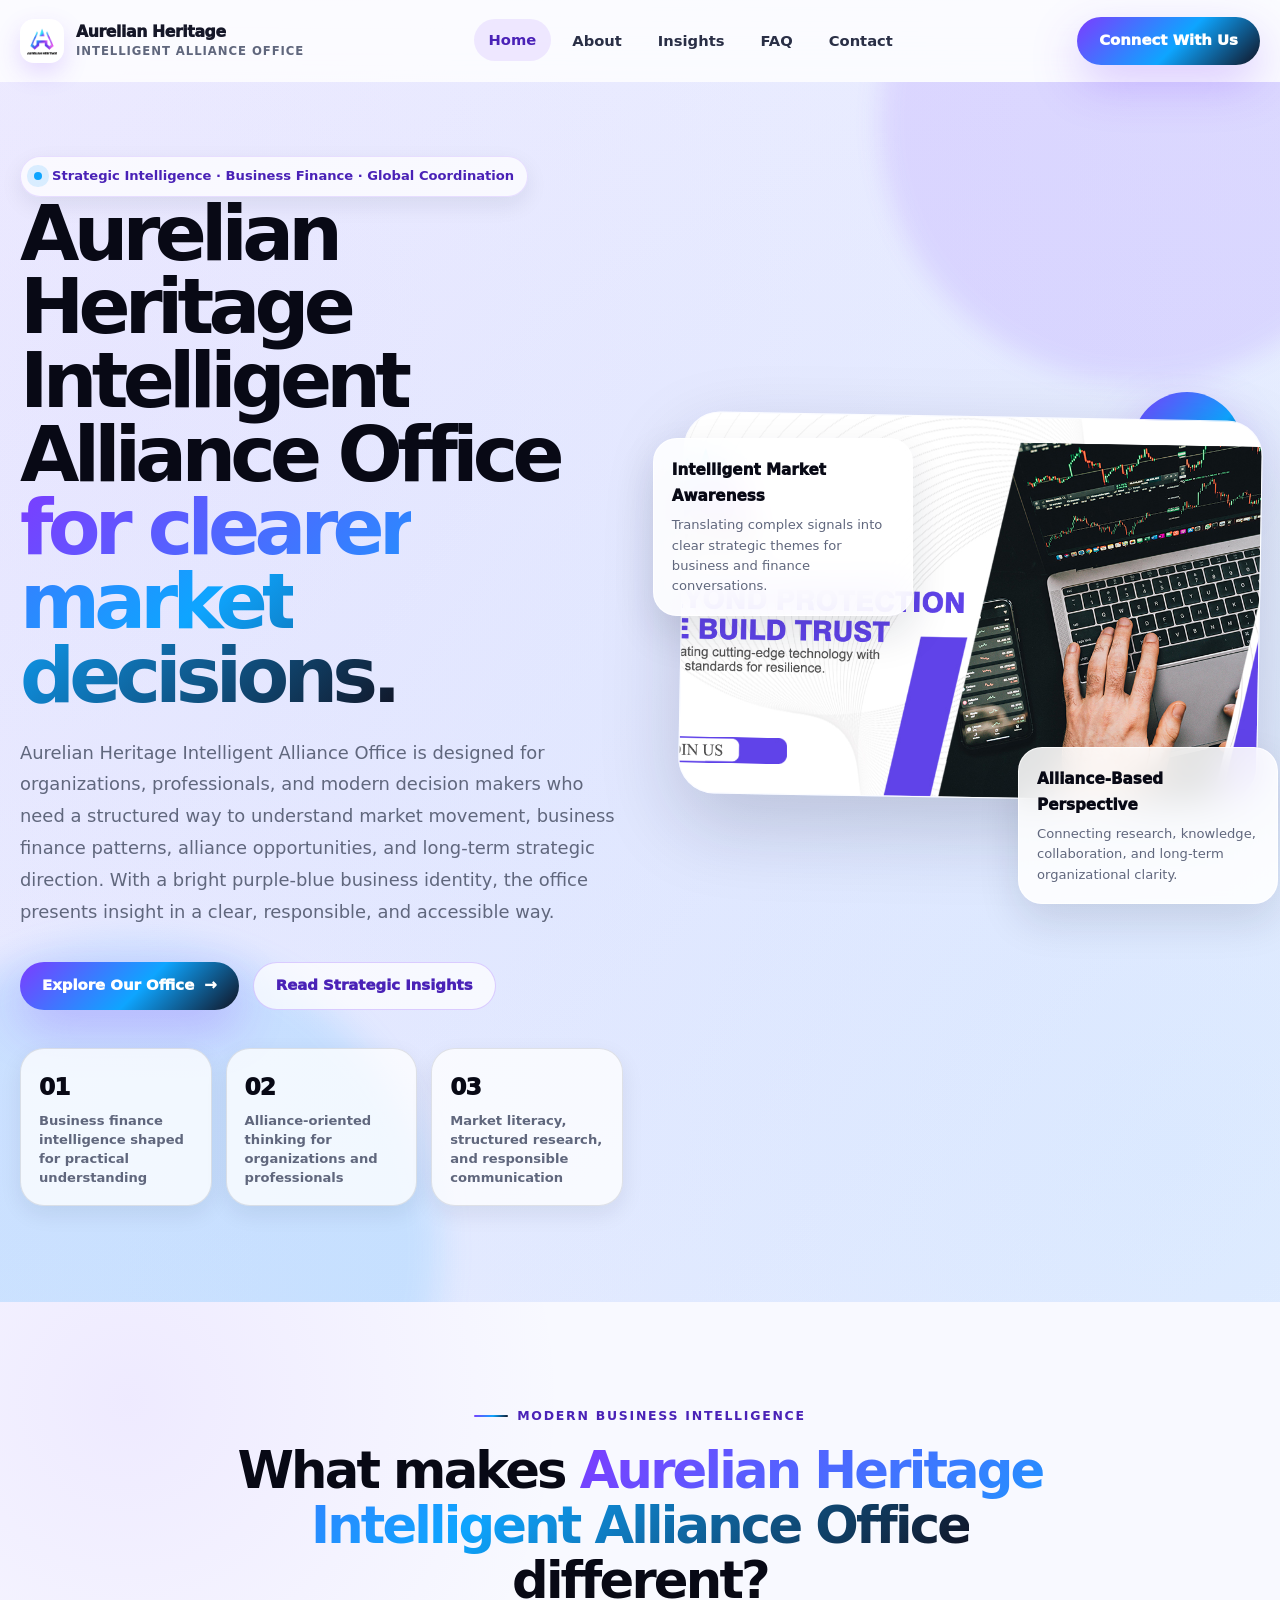
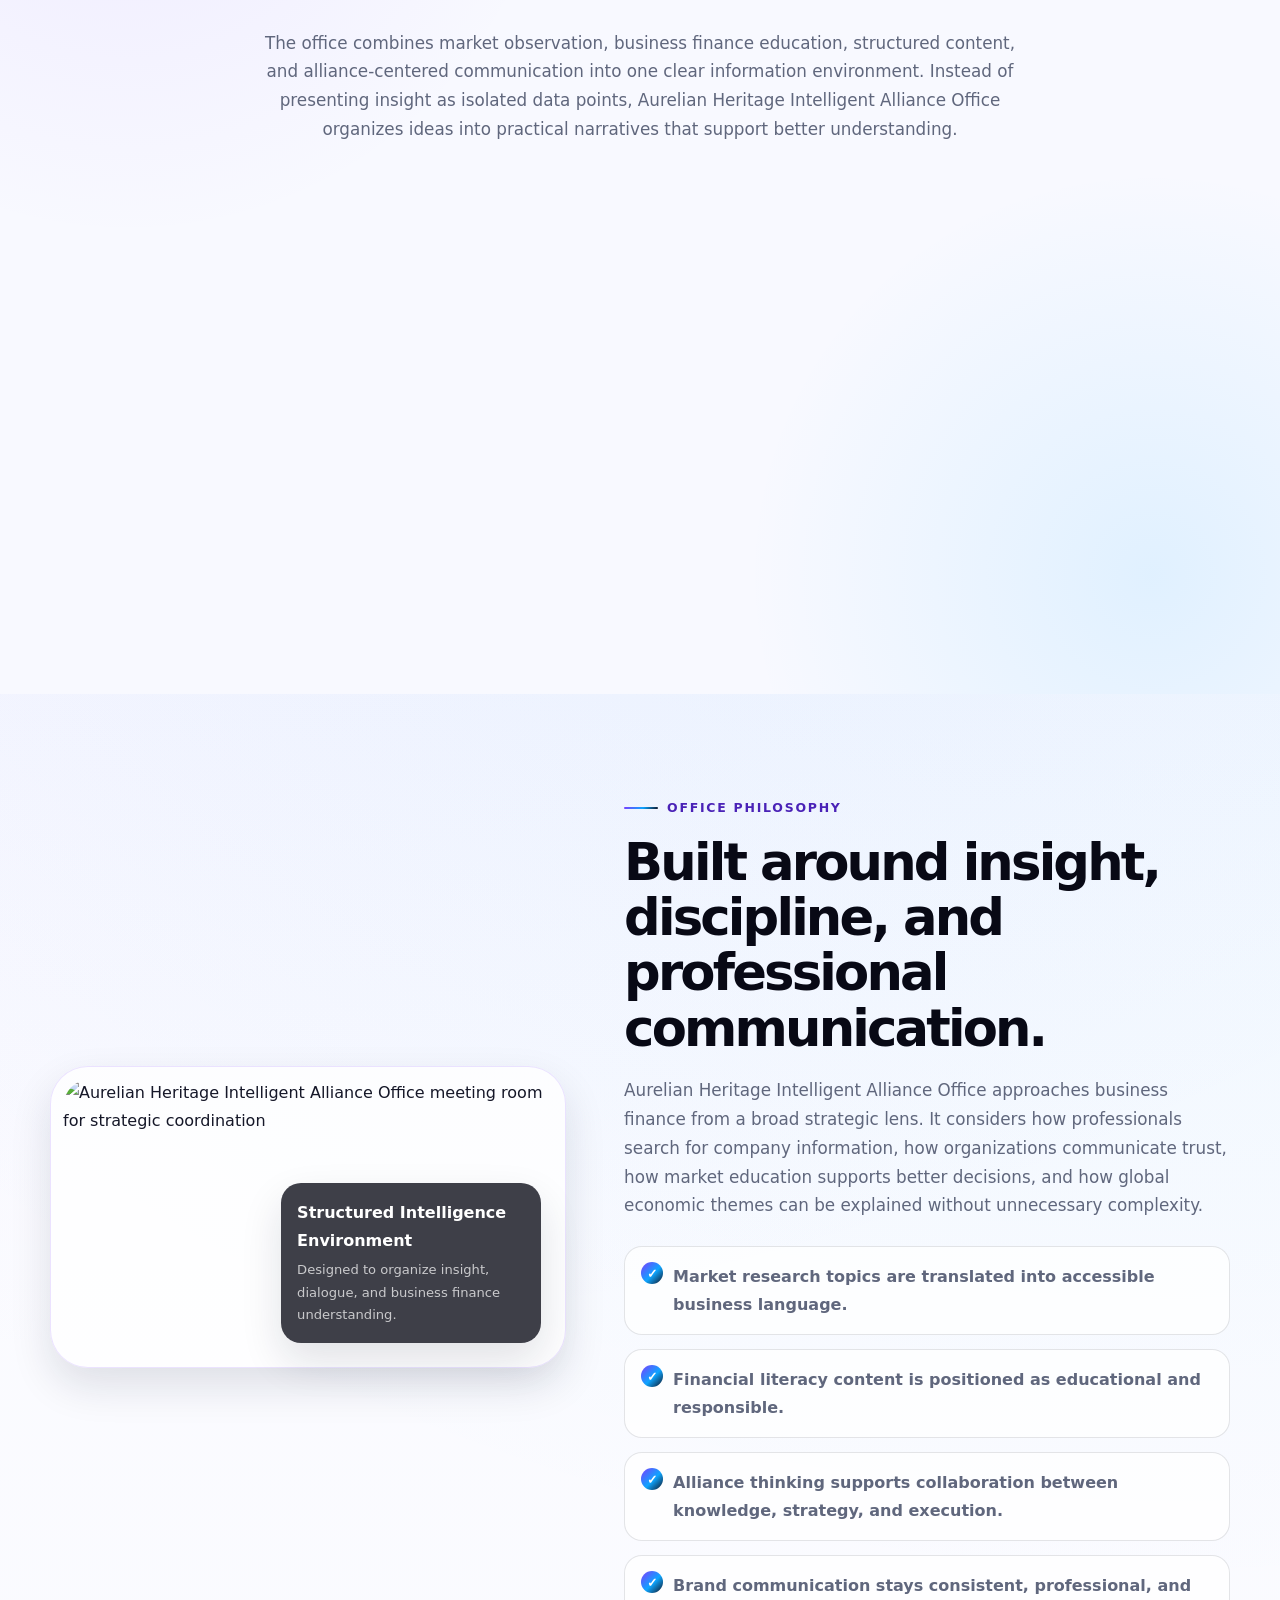
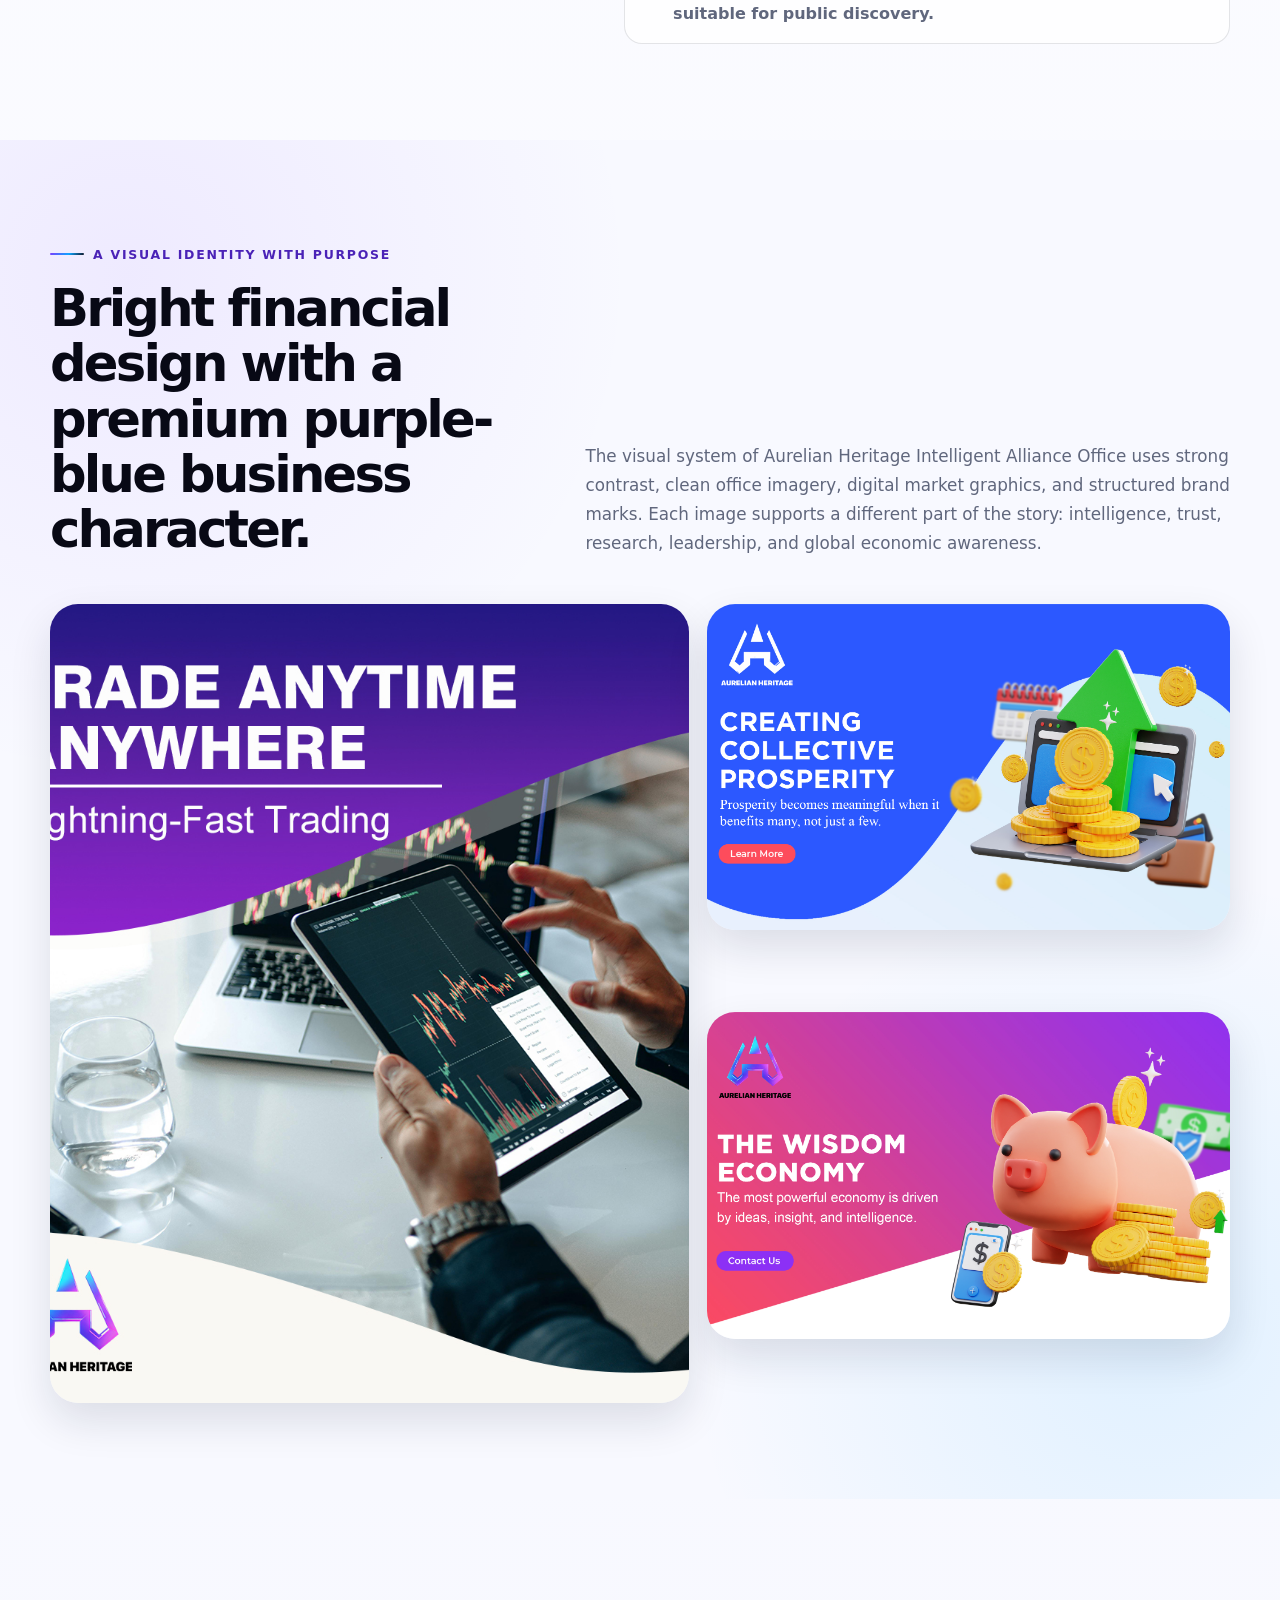
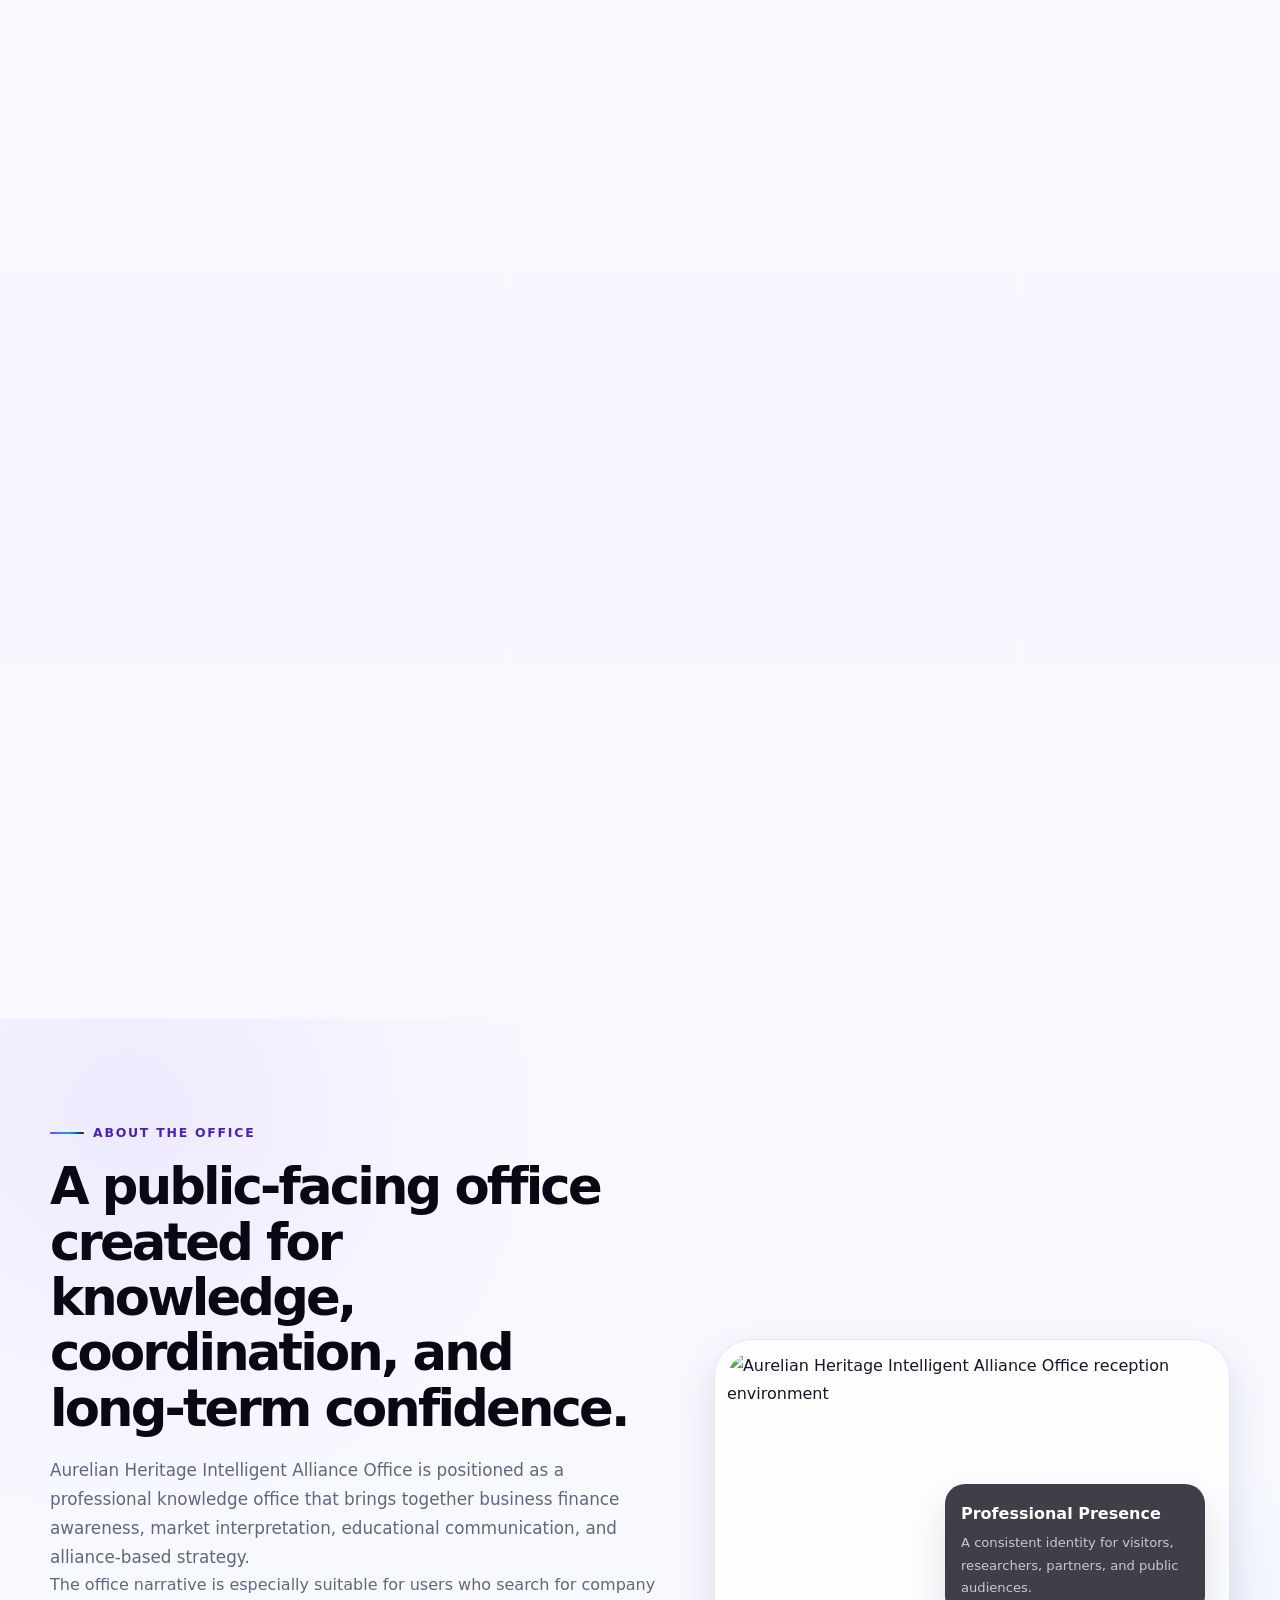
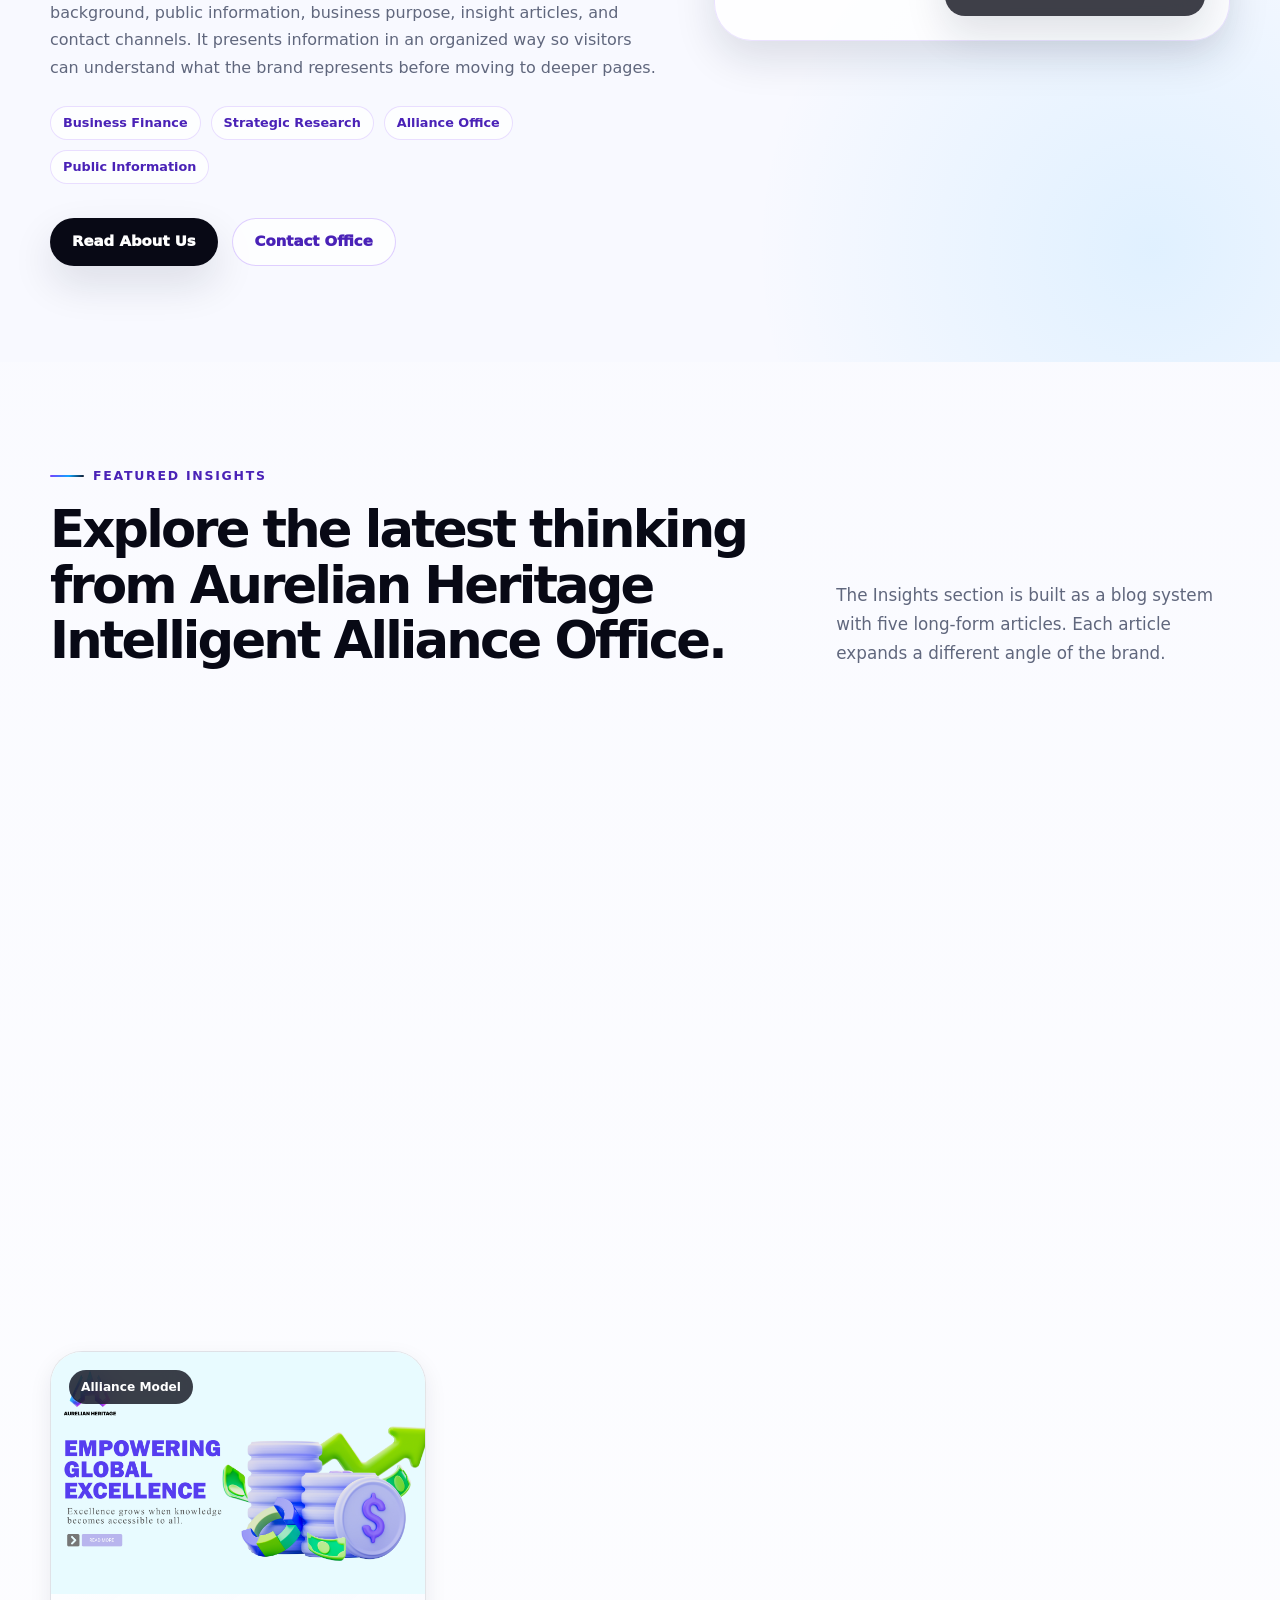
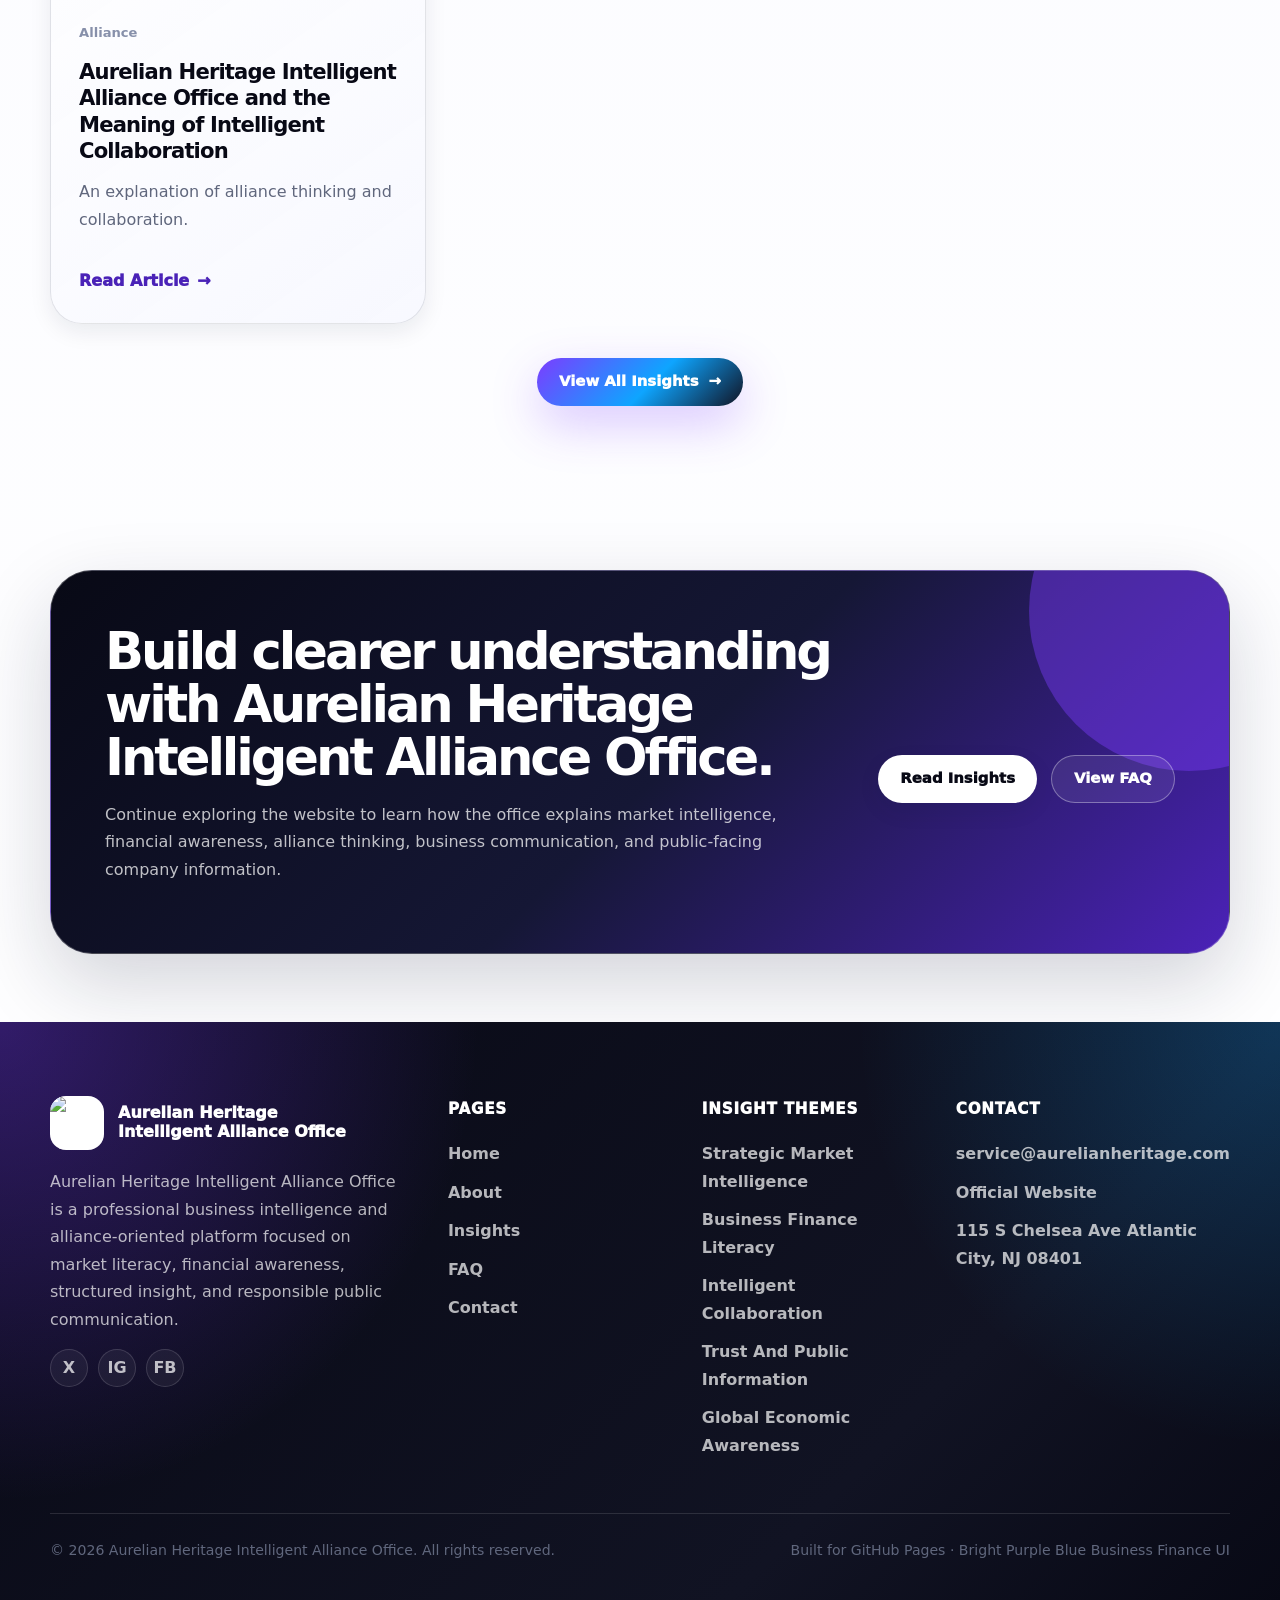
==== index.html @ 4297b08a "Add files via upload" ====
<!DOCTYPE html><html lang="en"><head><meta charset="UTF-8"/><meta http-equiv="X-UA-Compatible" content="IE=edge"/><meta name="viewport" content="width=device-width, initial-scale=1.0"/><title>Aurelian Heritage Intelligent Alliance Office | Strategic Intelligence for Modern Business Finance</title><meta name="description" content="Aurelian Heritage Intelligent Alliance Office is a modern business intelligence and alliance office focused on strategic insight, financial awareness, market research, organizational clarity, and global business coordination."/><meta name="keywords" content="Aurelian Heritage Intelligent Alliance Office, Aurelian Heritage, business finance office, intelligent alliance office, strategic market insight, financial literacy, global economic awareness"/><meta name="author" content="Aurelian Heritage Intelligent Alliance Office"/><meta name="robots" content="index, follow"/><link rel="canonical" href="https://Aurelian-Heritage.github.io/"/><meta property="og:type" content="website"/><meta property="og:title" content="Aurelian Heritage Intelligent Alliance Office | Strategic Intelligence for Modern Business Finance"/><meta property="og:description" content="Aurelian Heritage Intelligent Alliance Office is a modern business intelligence and alliance office focused on strategic insight, financial awareness, market research, organizational clarity, and global business coordination."/><meta property="og:url" content="https://Aurelian-Heritage.github.io/"/><meta property="og:image" content="https://Aurelian-Heritage.github.io/images/3.png"/><meta property="og:site_name" content="Aurelian Heritage Intelligent Alliance Office"/><meta name="twitter:card" content="summary_large_image"/><meta name="twitter:title" content="Aurelian Heritage Intelligent Alliance Office | Strategic Intelligence for Modern Business Finance"/><meta name="twitter:description" content="Aurelian Heritage Intelligent Alliance Office is a modern business intelligence and alliance office focused on strategic insight, financial awareness, market research, organizational clarity, and global business coordination."/><meta name="twitter:image" content="https://Aurelian-Heritage.github.io/images/3.png"/><link rel="icon" type="image/png" href="images/Aurelian Heritage-2.png"/><link rel="apple-touch-icon" href="images/Aurelian Heritage-2.png"/><link rel="stylesheet" href="css/style.css"/></head><body><header class="site-header"><nav class="navbar" aria-label="Main navigation"><a href="index.html" class="brand" aria-label="Aurelian Heritage Intelligent Alliance Office home"><img src="images/Aurelian Heritage-2.png" alt="Aurelian Heritage Intelligent Alliance Office logo" class="brand-logo"/><span class="brand-text"><span class="brand-name">Aurelian Heritage</span><span class="brand-tagline">Intelligent Alliance Office</span></span></a><ul class="nav-menu"><li><a href="index.html" class="nav-link active">Home</a></li><li><a href="about.html" class="nav-link ">About</a></li><li><a href="insights.html" class="nav-link ">Insights</a></li><li><a href="faq.html" class="nav-link ">FAQ</a></li><li><a href="contact.html" class="nav-link ">Contact</a></li></ul><div class="nav-actions"><a href="contact.html" class="btn btn-primary">Connect With Us</a><button class="menu-toggle" type="button" aria-label="Open navigation menu"><span></span><span></span><span></span></button></div></nav></header>
<main><section class="hero"><div class="container-wide"><div class="hero-grid"><div class="hero-content reveal-left"><div class="kicker"><span class="kicker-dot"></span>Strategic Intelligence · Business Finance · Global Coordination</div><h1 class="display-title">Aurelian Heritage Intelligent Alliance Office <span class="gradient-text">for clearer market decisions.</span></h1><p class="lead">Aurelian Heritage Intelligent Alliance Office is designed for organizations, professionals, and modern decision makers who need a structured way to understand market movement, business finance patterns, alliance opportunities, and long-term strategic direction. With a bright purple-blue business identity, the office presents insight in a clear, responsible, and accessible way.</p><div class="hero-actions"><a href="about.html" class="btn btn-primary">Explore Our Office <span class="arrow">→</span></a><a href="insights.html" class="btn btn-outline">Read Strategic Insights</a></div><div class="hero-trust"><div class="trust-item reveal delay-1"><span class="trust-number">01</span><span class="trust-label">Business finance intelligence shaped for practical understanding</span></div><div class="trust-item reveal delay-2"><span class="trust-number">02</span><span class="trust-label">Alliance-oriented thinking for organizations and professionals</span></div><div class="trust-item reveal delay-3"><span class="trust-number">03</span><span class="trust-label">Market literacy, structured research, and responsible communication</span></div></div></div><div class="hero-visual reveal-right"><div class="orbit-badge"></div><div class="floating-card top"><p class="mini-title">Intelligent Market Awareness</p><p class="mini-text">Translating complex signals into clear strategic themes for business and finance conversations.</p></div><div class="hero-image-card"><img src="images/3.png" alt="Aurelian Heritage Intelligent Alliance Office strategic intelligence banner"/></div><div class="floating-card bottom"><p class="mini-title">Alliance-Based Perspective</p><p class="mini-text">Connecting research, knowledge, collaboration, and long-term organizational clarity.</p></div></div></div></div></section>
<section class="page-section bg-light"><div class="container"><div class="section-head center reveal"><span class="eyebrow">Modern Business Intelligence</span><h2 class="section-title">What makes <span>Aurelian Heritage Intelligent Alliance Office</span> different?</h2><p class="section-subtitle">The office combines market observation, business finance education, structured content, and alliance-centered communication into one clear information environment. Instead of presenting insight as isolated data points, Aurelian Heritage Intelligent Alliance Office organizes ideas into practical narratives that support better understanding.</p></div><div class="grid-3"><article class="card feature-card reveal"><div class="card-body"><div class="icon-box">A</div><h3 class="card-title">Clear Strategic Interpretation</h3><p class="card-text">Aurelian Heritage Intelligent Alliance Office focuses on making business finance topics easier to interpret. The office helps audiences understand how market structure, economic behavior, institutional decisions, and long-term planning themes may connect.</p></div></article><article class="card feature-card reveal delay-1"><div class="card-body"><div class="icon-box">H</div><h3 class="card-title">Alliance-Focused Coordination</h3><p class="card-text">The brand identity emphasizes intelligent alliance thinking. This means building communication frameworks that can support collaboration, organizational awareness, professional learning, and shared market understanding.</p></div></article><article class="card feature-card reveal delay-2"><div class="card-body"><div class="icon-box">I</div><h3 class="card-title">Responsible Financial Literacy</h3><p class="card-text">Aurelian Heritage Intelligent Alliance Office presents finance-related ideas with clarity and caution. The goal is to support informed awareness, disciplined thinking, and research-based interpretation.</p></div></article></div></div></section>
<section class="page-section"><div class="container"><div class="split-layout"><div class="split-media media-frame wide reveal-left"><img src="images/8.png" alt="Aurelian Heritage Intelligent Alliance Office meeting room for strategic coordination"/><div class="media-caption"><strong>Structured Intelligence Environment</strong><p>Designed to organize insight, dialogue, and business finance understanding.</p></div></div><div class="reveal-right"><span class="eyebrow">Office Philosophy</span><h2 class="section-title">Built around insight, discipline, and professional communication.</h2><p class="section-subtitle">Aurelian Heritage Intelligent Alliance Office approaches business finance from a broad strategic lens. It considers how professionals search for company information, how organizations communicate trust, how market education supports better decisions, and how global economic themes can be explained without unnecessary complexity.</p><ul class="check-list"><li>Market research topics are translated into accessible business language.</li><li>Financial literacy content is positioned as educational and responsible.</li><li>Alliance thinking supports collaboration between knowledge, strategy, and execution.</li><li>Brand communication stays consistent, professional, and suitable for public discovery.</li></ul></div></div></div></section>
<section class="page-section bg-light"><div class="container"><div class="section-head"><div class="reveal-left"><span class="eyebrow">A Visual Identity With Purpose</span><h2 class="section-title">Bright financial design with a premium purple-blue business character.</h2></div><p class="section-subtitle reveal-right">The visual system of Aurelian Heritage Intelligent Alliance Office uses strong contrast, clean office imagery, digital market graphics, and structured brand marks. Each image supports a different part of the story: intelligence, trust, research, leadership, and global economic awareness.</p></div><div class="visual-mosaic"><img src="images/7.png" alt="Aurelian Heritage Intelligent Alliance Office anytime anywhere visual" class="mosaic-large reveal-left"/><div class="mosaic-stack"><img src="images/10.png" alt="Aurelian Heritage Intelligent Alliance Office collective prosperity banner" class="reveal-right delay-1"/><img src="images/11.png" alt="Aurelian Heritage Intelligent Alliance Office wisdom economy visual" class="reveal-right delay-2"/></div></div></div></section>
<section class="page-section"><div class="container"><div class="section-head center reveal"><span class="eyebrow">Core Areas</span><h2 class="section-title">Four practical areas of value from Aurelian Heritage Intelligent Alliance Office.</h2><p class="section-subtitle">Every area connects back to the same principle: make business finance information easier to discover, easier to understand, and easier to communicate with confidence.</p></div><div class="grid-4"><article class="card reveal"><div class="card-body"><div class="icon-box">01</div><h3 class="card-title">Market Insight</h3><p class="card-text">Studies market themes through structured observation.</p></div></article><article class="card reveal delay-1"><div class="card-body"><div class="icon-box">02</div><h3 class="card-title">Business Education</h3><p class="card-text">Explains financial concepts and decision frameworks.</p></div></article><article class="card reveal delay-2"><div class="card-body"><div class="icon-box">03</div><h3 class="card-title">Alliance Thinking</h3><p class="card-text">Encourages knowledge sharing and coordinated communication.</p></div></article><article class="card reveal delay-3"><div class="card-body"><div class="icon-box">04</div><h3 class="card-title">Public Clarity</h3><p class="card-text">Presents a consistent narrative for search and trust.</p></div></article></div></div></section>
<section class="page-section-sm"><div class="container"><div class="stat-strip reveal"><div class="stat-cell"><span class="stat-value">5</span><span class="stat-desc">Insight themes designed for structured public reading</span></div><div class="stat-cell"><span class="stat-value">15</span><span class="stat-desc">FAQ topics prepared for search-friendly discovery</span></div><div class="stat-cell"><span class="stat-value">24/7</span><span class="stat-desc">Digital presence for global users researching the brand</span></div><div class="stat-cell"><span class="stat-value">1</span><span class="stat-desc">Unified identity across all pages</span></div></div></div></section>
<section class="page-section bg-light"><div class="container"><div class="split-layout reverse"><div class="reveal-left"><span class="eyebrow">About The Office</span><h2 class="section-title">A public-facing office created for knowledge, coordination, and long-term confidence.</h2><p class="section-subtitle">Aurelian Heritage Intelligent Alliance Office is positioned as a professional knowledge office that brings together business finance awareness, market interpretation, educational communication, and alliance-based strategy.</p><p>The office narrative is especially suitable for users who search for company background, public information, business purpose, insight articles, and contact channels. It presents information in an organized way so visitors can understand what the brand represents before moving to deeper pages.</p><div class="badge-row"><span class="badge">Business Finance</span><span class="badge">Strategic Research</span><span class="badge">Alliance Office</span><span class="badge">Public Information</span></div><div class="hero-actions"><a href="about.html" class="btn btn-dark">Read About Us</a><a href="contact.html" class="btn btn-outline">Contact Office</a></div></div><div class="split-media media-frame wide reveal-right"><img src="images/14.png" alt="Aurelian Heritage Intelligent Alliance Office reception environment"/><div class="media-caption"><strong>Professional Presence</strong><p>A consistent identity for visitors, researchers, partners, and public audiences.</p></div></div></div></div></section>
<section class="page-section"><div class="container"><div class="section-head"><div class="reveal-left"><span class="eyebrow">Featured Insights</span><h2 class="section-title">Explore the latest thinking from Aurelian Heritage Intelligent Alliance Office.</h2></div><p class="section-subtitle reveal-right">The Insights section is built as a blog system with five long-form articles. Each article expands a different angle of the brand.</p></div><div class="blog-grid"><article class="card blog-card featured reveal" data-blog-card data-category="strategy" data-title="Aurelian Heritage Intelligent Alliance Office and the Value of Strategic Market Intelligence" data-keywords="strategy,market,intelligence"><a href="article-1.html" class="blog-image"><span class="blog-badge">Featured Insight</span><img src="images/4.png" alt="Aurelian Heritage Intelligent Alliance Office article cover"/></a><div class="blog-content"><div class="blog-meta"><span>Strategic Intelligence</span><span>Long read</span></div><h3 class="blog-title"><a href="article-1.html">Aurelian Heritage Intelligent Alliance Office and the Value of Strategic Market Intelligence</a></h3><p class="blog-excerpt">A long-form introduction to structured intelligence and business finance clarity.</p><a href="article-1.html" class="text-link">Read Article <span class="arrow">→</span></a></div></article><article class="card blog-card reveal delay-1"><a href="article-2.html" class="blog-image"><span class="blog-badge">Finance Literacy</span><img src="images/12.png" alt="finance literacy"/></a><div class="blog-content"><div class="blog-meta"><span>Education</span></div><h3 class="blog-title"><a href="article-2.html">Aurelian Heritage Intelligent Alliance Office Explains Business Finance Literacy</a></h3><p class="blog-excerpt">A practical look at financial education and responsible interpretation.</p><a href="article-2.html" class="text-link">Read Article <span class="arrow">→</span></a></div></article><article class="card blog-card reveal delay-2"><a href="article-3.html" class="blog-image"><span class="blog-badge">Alliance Model</span><img src="images/5-7 (2).png" alt="alliance model"/></a><div class="blog-content"><div class="blog-meta"><span>Alliance</span></div><h3 class="blog-title"><a href="article-3.html">Aurelian Heritage Intelligent Alliance Office and the Meaning of Intelligent Collaboration</a></h3><p class="blog-excerpt">An explanation of alliance thinking and collaboration.</p><a href="article-3.html" class="text-link">Read Article <span class="arrow">→</span></a></div></article></div><div class="hero-actions text-center" style="justify-content:center"><a href="insights.html" class="btn btn-primary">View All Insights <span class="arrow">→</span></a></div></div></section>
<section class="page-section-sm"><div class="container"><div class="cta-block reveal"><div class="cta-content"><div><h2>Build clearer understanding with Aurelian Heritage Intelligent Alliance Office.</h2><p>Continue exploring the website to learn how the office explains market intelligence, financial awareness, alliance thinking, business communication, and public-facing company information.</p></div><div class="hero-actions"><a href="insights.html" class="btn btn-light">Read Insights</a><a href="faq.html" class="btn btn-outline" style="color:#fff;border-color:rgba(255,255,255,.34);background:rgba(255,255,255,.08)">View FAQ</a></div></div></div></div></section></main><footer class="site-footer"><div class="container"><div class="footer-grid"><div><a href="index.html" class="footer-brand"><img src="images/LOGO2.png" alt="Aurelian Heritage Intelligent Alliance Office footer logo"/><span>Aurelian Heritage<br/>Intelligent Alliance Office</span></a><p class="footer-about">Aurelian Heritage Intelligent Alliance Office is a professional business intelligence and alliance-oriented platform focused on market literacy, financial awareness, structured insight, and responsible public communication.</p><div class="footer-social"><a href="#" data-social-placeholder aria-label="Aurelian Heritage X profile placeholder">X</a><a href="#" data-social-placeholder aria-label="Aurelian Heritage Instagram profile placeholder">IG</a><a href="#" data-social-placeholder aria-label="Aurelian Heritage Facebook profile placeholder">FB</a></div></div><div><h3 class="footer-title">Pages</h3><ul class="footer-links"><li><a href="index.html">Home</a></li><li><a href="about.html">About</a></li><li><a href="insights.html">Insights</a></li><li><a href="faq.html">FAQ</a></li><li><a href="contact.html">Contact</a></li></ul></div><div><h3 class="footer-title">Insight Themes</h3><ul class="footer-links"><li><a href="article-1.html">Strategic Market Intelligence</a></li><li><a href="article-2.html">Business Finance Literacy</a></li><li><a href="article-3.html">Intelligent Collaboration</a></li><li><a href="article-4.html">Trust And Public Information</a></li><li><a href="article-5.html">Global Economic Awareness</a></li></ul></div><div><h3 class="footer-title">Contact</h3><ul class="footer-links"><li><a href="mailto:service@aurelianheritage.com">service@aurelianheritage.com</a></li><li><a href="https://aurelianheritage.com/" target="_blank" rel="noopener noreferrer">Official Website</a></li><li><a href="https://www.google.com/maps/search/?api=1&query=115%20S%20Chelsea%20Ave%20Atlantic%20City%20New%20Jersey%2008401" target="_blank" rel="noopener noreferrer">115 S Chelsea Ave Atlantic City, NJ 08401</a></li></ul></div></div><div class="footer-bottom"><p>© <span data-current-year></span> Aurelian Heritage Intelligent Alliance Office. All rights reserved.</p><p>Built for GitHub Pages · Bright Purple Blue Business Finance UI</p></div></div></footer><button class="back-to-top" type="button" data-back-to-top aria-label="Back to top">↑</button><script src="js/main.js"></script></body></html>
---- css/style.css ----
/* =========================================================
   Aurelian Heritage Intelligent Alliance Office
   Pure HTML + CSS + JS GitHub Pages Website
   Theme: Bright Purple / Blue / Black Business Finance UI
   ========================================================= */
:root{
  --primary:#7c3cff;--primary-dark:#4a22b7;--blue:#0ea5ff;--blue-dark:#075de7;--black:#080915;--dark:#111323;--text:#151728;--muted:#60677d;--line:rgba(14,20,40,.11);--white:#fff;--light:#f7f8ff;--lav:#efe8ff;--gradient:linear-gradient(135deg,#7c3cff 0%,#0ea5ff 55%,#111323 100%);--gradient-dark:linear-gradient(135deg,#080915 0%,#151735 52%,#4b22b8 100%);--shadow:0 18px 42px rgba(19,24,48,.12);--shadow-lg:0 30px 80px rgba(19,24,48,.18);--radius:24px;--container:1180px;--header:82px;font-family:Inter,ui-sans-serif,system-ui,-apple-system,BlinkMacSystemFont,"Segoe UI",Arial,sans-serif}
*{box-sizing:border-box}html{scroll-behavior:smooth}body{margin:0;font-family:var(--font-family);line-height:1.72;color:var(--text);background:radial-gradient(circle at 8% 4%,rgba(124,60,255,.11),transparent 28%),radial-gradient(circle at 92% 12%,rgba(14,165,255,.12),transparent 24%),linear-gradient(180deg,#fff 0%,#f7f8ff 55%,#fff 100%);overflow-x:hidden}body.menu-open{overflow:hidden}img{max-width:100%;display:block}a{text-decoration:none;color:inherit}p{margin:0 0 1rem;color:var(--muted)}strong{color:var(--black)}.container{width:min(var(--container),calc(100% - 40px));margin:auto}.container-wide{width:min(1320px,calc(100% - 40px));margin:auto}.page-section{padding:96px 0}.page-section-sm{padding:68px 0}.bg-light{background:radial-gradient(circle at 10% 10%,rgba(124,60,255,.08),transparent 30%),radial-gradient(circle at 90% 88%,rgba(14,165,255,.10),transparent 28%),#f8f9ff}.bg-dark{background:var(--gradient-dark);color:#fff}.bg-dark p,.bg-dark .section-subtitle,.bg-dark .eyebrow{color:rgba(255,255,255,.76)}.text-center{text-align:center}.eyebrow{display:inline-flex;align-items:center;gap:9px;margin-bottom:16px;color:var(--primary-dark);font-size:.78rem;font-weight:900;letter-spacing:.14em;text-transform:uppercase}.eyebrow:before{content:"";width:34px;height:2px;border-radius:99px;background:var(--gradient)}.section-title{margin:0;color:var(--black);font-size:clamp(2rem,4vw,4rem);line-height:1.08;letter-spacing:-.055em}.section-title span,.gradient-text{background:var(--gradient);-webkit-background-clip:text;background-clip:text;color:transparent}.section-subtitle{max-width:760px;margin:20px 0 0;color:var(--muted);font-size:1.05rem}.section-head{display:flex;align-items:flex-end;justify-content:space-between;gap:36px;margin-bottom:46px}.section-head.center{display:block;text-align:center;max-width:880px;margin:0 auto 46px}.section-head.center .section-subtitle{margin-left:auto;margin-right:auto}.display-title{margin:0;color:var(--black);font-size:clamp(2.7rem,6vw,6.6rem);line-height:.96;letter-spacing:-.075em}.lead{color:var(--muted);font-size:clamp(1.02rem,1.4vw,1.22rem);line-height:1.78}.kicker{display:inline-flex;align-items:center;gap:10px;padding:8px 13px;border:1px solid rgba(124,60,255,.14);border-radius:999px;color:var(--primary-dark);background:rgba(255,255,255,.72);box-shadow:0 8px 22px rgba(19,24,48,.08);font-size:.82rem;font-weight:900}.kicker-dot{width:8px;height:8px;border-radius:50%;background:var(--blue);box-shadow:0 0 0 7px rgba(14,165,255,.14)}
.site-header{position:sticky;top:0;z-index:1000;height:var(--header);border-bottom:1px solid rgba(255,255,255,.14);background:rgba(255,255,255,.78);backdrop-filter:blur(22px);transition:.28s}.site-header.is-scrolled{background:rgba(255,255,255,.94);border-color:rgba(14,20,40,.08);box-shadow:0 12px 36px rgba(20,24,52,.08)}.navbar{width:min(1320px,calc(100% - 40px));height:100%;margin:auto;display:flex;align-items:center;justify-content:space-between;gap:28px}.brand{display:inline-flex;align-items:center;gap:12px;min-width:max-content}.brand-logo{width:44px;height:44px;border-radius:14px;object-fit:contain;background:#fff;box-shadow:0 10px 24px rgba(124,60,255,.18)}.brand-text{display:flex;flex-direction:column;line-height:1.1}.brand-name{font-size:.98rem;font-weight:950;letter-spacing:-.025em}.brand-tagline{margin-top:4px;color:var(--muted);font-size:.73rem;font-weight:800;letter-spacing:.08em;text-transform:uppercase}.nav-menu{display:flex;align-items:center;gap:6px;margin:0;padding:0;list-style:none}.nav-link{display:inline-flex;align-items:center;min-height:42px;padding:0 15px;border-radius:999px;color:#2a2f46;font-size:.92rem;font-weight:900;transition:.18s}.nav-link:hover,.nav-link.active{color:var(--primary-dark);background:rgba(124,60,255,.10);transform:translateY(-1px)}.nav-actions{display:flex;align-items:center;gap:12px}.menu-toggle{display:none;width:46px;height:46px;border:1px solid var(--line);border-radius:14px;background:#fff;box-shadow:0 8px 22px rgba(19,24,48,.08)}.menu-toggle span{display:block;width:20px;height:2px;margin:5px auto;border-radius:99px;background:var(--black);transition:.28s}.menu-toggle.is-active span:nth-child(1){transform:translateY(7px) rotate(45deg)}.menu-toggle.is-active span:nth-child(2){opacity:0}.menu-toggle.is-active span:nth-child(3){transform:translateY(-7px) rotate(-45deg)}
.btn{position:relative;display:inline-flex;align-items:center;justify-content:center;gap:10px;min-height:48px;padding:0 22px;border:0;border-radius:999px;font-size:.93rem;font-weight:950;white-space:nowrap;overflow:hidden;transition:.28s}.btn:hover{transform:translateY(-3px)}.btn-primary{color:#fff;background:var(--gradient);box-shadow:0 18px 48px rgba(124,60,255,.28)}.btn-dark{color:#fff;background:var(--black);box-shadow:var(--shadow)}.btn-light{color:var(--black);background:#fff;box-shadow:0 8px 22px rgba(19,24,48,.08)}.btn-outline{color:var(--primary-dark);border:1px solid rgba(124,60,255,.24);background:rgba(255,255,255,.72)}.text-link{display:inline-flex;align-items:center;gap:8px;color:var(--primary-dark);font-weight:950}.arrow{transition:.28s}.text-link:hover .arrow,.btn:hover .arrow{transform:translateX(4px)}
.hero{position:relative;padding:74px 0 96px;overflow:hidden}.hero:before{content:"";position:absolute;top:-220px;right:-120px;width:520px;height:520px;border-radius:50%;background:rgba(124,60,255,.12);filter:blur(12px);z-index:-1}.hero:after{content:"";position:absolute;left:-180px;bottom:-260px;width:620px;height:620px;border-radius:50%;background:rgba(14,165,255,.13);filter:blur(16px);z-index:-1}.hero-grid{display:grid;grid-template-columns:minmax(0,1.02fr) minmax(420px,.98fr);align-items:center;gap:58px}.hero-content .lead{max-width:690px;margin-top:24px}.hero-actions{display:flex;flex-wrap:wrap;align-items:center;gap:14px;margin-top:34px}.hero-trust{display:grid;grid-template-columns:repeat(3,1fr);gap:14px;margin-top:38px;max-width:660px}.trust-item{padding:18px;border:1px solid var(--line);border-radius:24px;background:rgba(255,255,255,.76);box-shadow:0 8px 22px rgba(19,24,48,.08)}.trust-number{display:block;color:var(--black);font-size:1.45rem;font-weight:950;letter-spacing:-.04em}.trust-label{display:block;margin-top:4px;color:var(--muted);font-size:.82rem;font-weight:750;line-height:1.45}.hero-visual{position:relative;min-height:530px}.hero-image-card{position:relative;z-index:2;border:1px solid rgba(255,255,255,.72);border-radius:36px;background:rgba(255,255,255,.65);box-shadow:var(--shadow-lg);overflow:hidden;transform:rotate(1deg)}.hero-image-card img{width:100%;min-height:380px;object-fit:cover}.floating-card{position:absolute;z-index:4;max-width:260px;padding:18px;border:1px solid rgba(255,255,255,.78);border-radius:24px;background:rgba(255,255,255,.88);backdrop-filter:blur(18px);box-shadow:var(--shadow)}.floating-card.top{top:22px;left:-28px}.floating-card.bottom{right:-18px;bottom:42px}.mini-title{margin:0;color:var(--black);font-size:.95rem;font-weight:950}.mini-text{margin:6px 0 0;color:var(--muted);font-size:.82rem;line-height:1.55}.orbit-badge{position:absolute;z-index:1;width:110px;height:110px;right:18px;top:-24px;border-radius:50%;background:var(--gradient);box-shadow:0 18px 48px rgba(124,60,255,.28);animation:floatY 5.8s ease-in-out infinite}
.page-hero{position:relative;padding:74px 0 86px;overflow:hidden}.page-hero:before{content:"";position:absolute;inset:0;background:radial-gradient(circle at 12% 20%,rgba(124,60,255,.16),transparent 32%),radial-gradient(circle at 82% 18%,rgba(14,165,255,.14),transparent 28%);z-index:-1}.page-hero-grid{display:grid;grid-template-columns:1fr 420px;align-items:center;gap:48px}.page-hero-card{border:1px solid var(--line);border-radius:32px;background:rgba(255,255,255,.76);box-shadow:var(--shadow);overflow:hidden}.page-hero-card img{width:100%;height:300px;object-fit:cover}.breadcrumb{display:flex;flex-wrap:wrap;align-items:center;gap:9px;margin-bottom:20px;color:var(--muted);font-size:.9rem;font-weight:850}.breadcrumb a{color:var(--primary-dark)}.breadcrumb span{color:#8790aa}.card{position:relative;border:1px solid var(--line);border-radius:32px;background:linear-gradient(145deg,rgba(255,255,255,.96),rgba(247,248,255,.92));box-shadow:0 8px 22px rgba(19,24,48,.08);overflow:hidden;transition:.28s}.card:hover{transform:translateY(-8px);border-color:rgba(124,60,255,.22);box-shadow:var(--shadow-lg)}.card-body{padding:30px}.card-title{margin:0;color:var(--black);font-size:1.25rem;line-height:1.28;letter-spacing:-.035em}.card-text{margin-top:12px;color:var(--muted)}.icon-box{display:inline-grid;place-items:center;width:54px;height:54px;margin-bottom:20px;border-radius:18px;color:#fff;background:var(--gradient);box-shadow:0 16px 34px rgba(124,60,255,.25);font-weight:950}.grid-2{display:grid;grid-template-columns:repeat(2,1fr);gap:26px}.grid-3{display:grid;grid-template-columns:repeat(3,1fr);gap:26px}.grid-4{display:grid;grid-template-columns:repeat(4,1fr);gap:22px}.split-layout{display:grid;grid-template-columns:minmax(0,.92fr) minmax(0,1.08fr);align-items:center;gap:58px}.split-layout.reverse{grid-template-columns:minmax(0,1.08fr) minmax(0,.92fr)}.media-frame{position:relative;padding:12px;border:1px solid rgba(124,60,255,.14);border-radius:38px;background:rgba(255,255,255,.78);box-shadow:var(--shadow)}.media-frame img{border-radius:28px;width:100%;object-fit:cover}.media-frame.wide img,.split-media.wide img{aspect-ratio:16/9}.media-caption{position:absolute;right:24px;bottom:24px;max-width:260px;padding:16px;border-radius:20px;color:#fff;background:rgba(8,9,21,.78);backdrop-filter:blur(16px);box-shadow:var(--shadow)}.media-caption strong{color:#fff}.media-caption p{margin:5px 0 0;color:rgba(255,255,255,.72);font-size:.82rem}.check-list{display:grid;gap:14px;margin:26px 0 0;padding:0;list-style:none}.check-list li{position:relative;padding:16px 18px 16px 48px;border:1px solid var(--line);border-radius:18px;background:rgba(255,255,255,.72);color:var(--muted);font-weight:650}.check-list li:before{content:"✓";position:absolute;left:16px;top:15px;display:inline-grid;place-items:center;width:22px;height:22px;border-radius:50%;color:#fff;background:var(--gradient);font-size:.78rem;font-weight:950}.visual-mosaic{display:grid;grid-template-columns:1.1fr .9fr;gap:18px}.visual-mosaic img{width:100%;border-radius:28px;box-shadow:var(--shadow);object-fit:cover}.mosaic-large{aspect-ratio:4/5}.mosaic-stack{display:grid;gap:18px}.mosaic-stack img{aspect-ratio:16/10}.badge-row{display:flex;flex-wrap:wrap;gap:10px;margin-top:24px}.badge{display:inline-flex;align-items:center;min-height:34px;padding:0 12px;border:1px solid rgba(124,60,255,.16);border-radius:999px;color:var(--primary-dark);background:rgba(255,255,255,.74);font-size:.8rem;font-weight:900}.stat-strip{display:grid;grid-template-columns:repeat(4,1fr);border:1px solid var(--line);border-radius:32px;background:rgba(255,255,255,.72);box-shadow:var(--shadow);overflow:hidden}.stat-cell{padding:30px;border-right:1px solid var(--line)}.stat-cell:last-child{border-right:0}.stat-value{display:block;color:var(--black);font-size:clamp(1.8rem,3vw,3rem);font-weight:950;letter-spacing:-.06em}.stat-desc{display:block;margin-top:8px;color:var(--muted);font-size:.9rem;font-weight:750}
.blog-grid{display:grid;grid-template-columns:repeat(3,1fr);gap:26px}.blog-card{display:flex;min-height:100%;flex-direction:column}.blog-card.featured{grid-column:span 2;display:grid;grid-template-columns:minmax(0,1.05fr) minmax(0,.95fr)}.blog-image{position:relative;overflow:hidden}.blog-image img{width:100%;height:242px;object-fit:cover;transition:.8s}.blog-card.featured .blog-image img{height:100%;min-height:430px}.blog-card:hover .blog-image img{transform:scale(1.055)}.blog-badge{position:absolute;left:18px;top:18px;z-index:2;display:inline-flex;min-height:34px;align-items:center;padding:0 12px;border-radius:999px;color:#fff;background:rgba(8,9,21,.78);backdrop-filter:blur(14px);font-size:.76rem;font-weight:900}.blog-content{display:flex;flex:1;flex-direction:column;padding:28px}.blog-meta{display:flex;flex-wrap:wrap;gap:10px 16px;margin-bottom:14px;color:#8790aa;font-size:.82rem;font-weight:800}.blog-title{margin:0;color:var(--black);font-size:1.32rem;line-height:1.25;letter-spacing:-.04em}.blog-card.featured .blog-title{font-size:clamp(1.7rem,2.8vw,2.65rem)}.blog-excerpt{margin-top:14px}.blog-content .text-link{margin-top:auto;padding-top:18px}.insights-toolbar{display:flex;align-items:center;justify-content:space-between;gap:18px;margin-bottom:34px;padding:16px;border:1px solid var(--line);border-radius:32px;background:rgba(255,255,255,.78);box-shadow:0 8px 22px rgba(19,24,48,.08)}.search-box{position:relative;flex:1;min-width:240px}.search-box input{width:100%;min-height:50px;padding:0 18px;border:1px solid rgba(14,20,40,.10);border-radius:999px;background:#fff;outline:0}.filter-pills{display:flex;flex-wrap:wrap;gap:10px}.filter-pill{min-height:42px;padding:0 16px;border:1px solid rgba(124,60,255,.16);border-radius:999px;color:var(--primary-dark);background:rgba(255,255,255,.80);font-weight:900;transition:.28s}.filter-pill:hover,.filter-pill.active{color:#fff;background:var(--gradient);transform:translateY(-2px)}.no-results{display:none;margin-top:24px;padding:28px;border:1px dashed rgba(124,60,255,.28);border-radius:32px;background:rgba(255,255,255,.72);text-align:center;font-weight:800}.no-results.show{display:block}
.article-hero{padding:70px 0 56px;background:radial-gradient(circle at 16% 10%,rgba(124,60,255,.16),transparent 30%),radial-gradient(circle at 86% 16%,rgba(14,165,255,.13),transparent 26%),#fff}.article-header{max-width:980px;margin:auto;text-align:center}.article-header .blog-meta{justify-content:center;margin-top:22px}.article-title{margin:0;color:var(--black);font-size:clamp(2.4rem,5vw,5.2rem);line-height:1.02;letter-spacing:-.07em}.article-cover{width:min(1320px,calc(100% - 40px));margin:34px auto 0;overflow:hidden;border-radius:38px;box-shadow:var(--shadow-lg)}.article-cover img{width:100%;max-height:620px;object-fit:cover}.article-layout{display:grid;grid-template-columns:260px minmax(0,1fr);align-items:start;gap:54px}.article-sidebar{position:sticky;top:calc(var(--header) + 24px)}.toc-card,.author-card{padding:22px;border:1px solid var(--line);border-radius:24px;background:rgba(255,255,255,.78);box-shadow:0 8px 22px rgba(19,24,48,.08)}.author-card{margin-top:18px}.toc-title,.author-title{margin:0 0 12px;color:var(--black);font-size:.95rem;font-weight:950}.toc-list{display:grid;gap:8px;margin:0;padding:0;list-style:none}.toc-list a{display:block;padding:8px 10px;border-radius:12px;color:var(--muted);font-size:.88rem;font-weight:800}.toc-list a:hover{color:var(--primary-dark);background:rgba(124,60,255,.08)}.article-content h2{margin:44px 0 16px;color:var(--black);font-size:clamp(1.65rem,3vw,2.55rem);line-height:1.16;letter-spacing:-.05em}.article-content h3{margin:34px 0 12px;color:var(--black);font-size:clamp(1.28rem,2vw,1.72rem);line-height:1.22;letter-spacing:-.035em}.article-content p{margin-bottom:20px;color:#4f566e;font-size:1.04rem}.article-content ul{display:grid;gap:12px;margin:20px 0 28px;padding-left:24px;color:#4f566e}.article-highlight{margin:34px 0;padding:30px;border:1px solid rgba(124,60,255,.18);border-radius:32px;background:linear-gradient(135deg,rgba(124,60,255,.12),rgba(14,165,255,.10))}.article-highlight p{margin:0;color:var(--dark);font-size:1.16rem;font-weight:800}.article-quote{margin:36px 0;padding:32px;border-left:5px solid var(--primary);border-radius:0 32px 32px 0;background:rgba(255,255,255,.78);box-shadow:0 8px 22px rgba(19,24,48,.08)}.article-quote p{margin:0;color:var(--black);font-size:1.22rem;font-weight:850}.article-nav{display:grid;grid-template-columns:repeat(2,1fr);gap:22px;margin-top:54px}.article-nav-card{padding:24px;border:1px solid var(--line);border-radius:24px;background:#fff;box-shadow:0 8px 22px rgba(19,24,48,.08);transition:.28s}.article-nav-card:hover{transform:translateY(-5px);box-shadow:var(--shadow)}.article-nav-label{display:block;margin-bottom:8px;color:#8790aa;font-size:.78rem;font-weight:900;text-transform:uppercase;letter-spacing:.08em}.article-nav-title{color:var(--black);font-weight:950;line-height:1.3}.reading-progress{position:fixed;top:0;left:0;z-index:1100;width:0%;height:3px;background:var(--gradient);box-shadow:0 0 18px rgba(124,60,255,.48)}
.faq-layout{display:grid;grid-template-columns:minmax(0,.86fr) minmax(0,1.14fr);gap:46px}.faq-intro{position:sticky;top:calc(var(--header) + 28px)}.faq-list{display:grid;gap:16px}.faq-item{border:1px solid var(--line);border-radius:24px;background:rgba(255,255,255,.82);box-shadow:0 8px 22px rgba(19,24,48,.08);overflow:hidden}.faq-item.is-open{border-color:rgba(124,60,255,.26);box-shadow:var(--shadow)}.faq-question{width:100%;display:flex;align-items:center;justify-content:space-between;gap:18px;padding:24px 26px;border:0;color:var(--black);background:transparent;text-align:left;font-size:1rem;font-weight:950;line-height:1.35;cursor:pointer}.faq-icon{position:relative;flex:0 0 auto;width:30px;height:30px;border-radius:50%;background:rgba(124,60,255,.10)}.faq-icon:before,.faq-icon:after{content:"";position:absolute;left:50%;top:50%;width:13px;height:2px;border-radius:99px;background:var(--primary-dark);transform:translate(-50%,-50%);transition:.28s}.faq-icon:after{transform:translate(-50%,-50%) rotate(90deg)}.faq-item.is-open .faq-icon{background:var(--gradient)}.faq-item.is-open .faq-icon:before,.faq-item.is-open .faq-icon:after{background:#fff}.faq-item.is-open .faq-icon:after{transform:translate(-50%,-50%) rotate(0)}.faq-answer{max-height:0;overflow:hidden;transition:max-height .36s}.faq-answer-inner{padding:0 26px 24px}.faq-answer-inner p{margin:0}.contact-grid{display:grid;grid-template-columns:minmax(0,.95fr) minmax(0,1.05fr);gap:36px;align-items:start}.contact-panel{padding:34px;border:1px solid var(--line);border-radius:32px;background:rgba(255,255,255,.82);box-shadow:var(--shadow)}.contact-list{display:grid;gap:16px;margin-top:26px}.contact-item{display:grid;grid-template-columns:52px 1fr;gap:15px;align-items:start;padding:18px;border:1px solid rgba(14,20,40,.08);border-radius:24px;background:#fff;transition:.28s}.contact-item:hover{transform:translateY(-4px);border-color:rgba(124,60,255,.20);box-shadow:0 8px 22px rgba(19,24,48,.08)}.contact-icon{display:grid;place-items:center;width:52px;height:52px;border-radius:18px;color:#fff;background:var(--gradient);font-weight:950}.contact-label{display:block;color:#8790aa;font-size:.78rem;font-weight:900;letter-spacing:.08em;text-transform:uppercase}.contact-value{display:inline-block;margin-top:3px;color:var(--black);font-weight:900;overflow-wrap:anywhere}.social-row{display:flex;flex-wrap:wrap;gap:12px;margin-top:26px}.social-link{display:inline-flex;align-items:center;justify-content:center;min-width:48px;height:48px;padding:0 16px;border:1px solid rgba(124,60,255,.16);border-radius:999px;color:var(--primary-dark);background:#fff;box-shadow:0 8px 22px rgba(19,24,48,.08);font-weight:950;transition:.28s}.social-link:hover{color:#fff;background:var(--gradient);transform:translateY(-3px)}.social-link.placeholder{color:#8790aa;background:rgba(255,255,255,.70)}.contact-form{display:grid;gap:18px}.form-row{display:grid;grid-template-columns:repeat(2,1fr);gap:18px}.form-field{display:grid;gap:8px}.form-field label{color:var(--black);font-size:.88rem;font-weight:900}.form-field input,.form-field textarea,.form-field select{width:100%;border:1px solid rgba(14,20,40,.11);border-radius:18px;color:var(--text);background:#fff;outline:0}.form-field input,.form-field select{min-height:52px;padding:0 16px}.form-field textarea{min-height:160px;resize:vertical;padding:15px 16px}.form-status{display:none;padding:14px 16px;border-radius:16px;font-weight:800}.form-status.success{display:block;color:#066447;background:rgba(25,185,130,.12)}.form-status.error{display:block;color:#8e1f1f;background:rgba(239,68,68,.12)}.form-note{color:var(--muted);font-size:.86rem}.map-card{overflow:hidden;min-height:360px;border:1px solid var(--line);border-radius:32px;background:linear-gradient(135deg,rgba(124,60,255,.20),rgba(14,165,255,.18)),#fff;box-shadow:var(--shadow)}.map-placeholder{min-height:360px;display:grid;place-items:center;padding:36px;text-align:center}.map-placeholder h3{margin:0;color:var(--black);font-size:1.6rem;letter-spacing:-.04em}.cta-block{position:relative;padding:54px;border:1px solid rgba(255,255,255,.26);border-radius:42px;color:#fff;background:var(--gradient-dark);box-shadow:var(--shadow-lg);overflow:hidden}.cta-block:before{content:"";position:absolute;right:-120px;top:-120px;width:320px;height:320px;border-radius:50%;background:rgba(124,60,255,.42)}.cta-content{position:relative;z-index:2;display:grid;grid-template-columns:1fr auto;align-items:center;gap:28px}.cta-block h2{margin:0;color:#fff;font-size:clamp(2rem,4vw,4.4rem);line-height:1.04;letter-spacing:-.06em}.cta-block p{max-width:720px;margin-top:16px;color:rgba(255,255,255,.74)}
.site-footer{position:relative;padding:74px 0 30px;color:rgba(255,255,255,.78);background:radial-gradient(circle at top left,rgba(124,60,255,.36),transparent 34%),radial-gradient(circle at top right,rgba(14,165,255,.24),transparent 30%),linear-gradient(135deg,#080915,#111323 70%,#080915);overflow:hidden}.footer-grid{display:grid;grid-template-columns:1.25fr repeat(3,.75fr);gap:38px}.footer-brand{display:flex;align-items:center;gap:14px}.footer-brand img{width:54px;height:54px;border-radius:16px;object-fit:contain;background:#fff}.footer-brand span{color:#fff;font-weight:950;line-height:1.18}.footer-about{max-width:420px;margin-top:18px;color:rgba(255,255,255,.70)}.footer-title{margin:0 0 18px;color:#fff;font-size:.95rem;font-weight:950;letter-spacing:.05em;text-transform:uppercase}.footer-links{display:grid;gap:11px;margin:0;padding:0;list-style:none}.footer-links a{color:rgba(255,255,255,.70);font-weight:750}.footer-links a:hover{color:#fff}.footer-bottom{display:flex;align-items:center;justify-content:space-between;gap:18px;margin-top:54px;padding-top:24px;border-top:1px solid rgba(255,255,255,.12);color:rgba(255,255,255,.60);font-size:.88rem}.footer-social{display:flex;gap:10px}.footer-social a{display:inline-grid;place-items:center;width:38px;height:38px;border:1px solid rgba(255,255,255,.14);border-radius:50%;color:rgba(255,255,255,.72);background:rgba(255,255,255,.05);font-weight:900}.back-to-top{position:fixed;right:22px;bottom:22px;z-index:900;display:grid;place-items:center;width:48px;height:48px;border:0;border-radius:50%;color:#fff;background:var(--gradient);box-shadow:0 18px 48px rgba(124,60,255,.28);opacity:0;pointer-events:none;transform:translateY(12px);transition:.28s}.back-to-top.show{opacity:1;pointer-events:auto;transform:translateY(0)}.copy-toast{position:fixed;left:50%;bottom:28px;z-index:1200;padding:12px 18px;border-radius:999px;color:#fff;background:rgba(8,9,21,.88);box-shadow:var(--shadow);opacity:0;pointer-events:none;transform:translate(-50%,12px);transition:.28s}.copy-toast.show{opacity:1;transform:translate(-50%,0)}.reveal,.reveal-left,.reveal-right{opacity:0;transform:translateY(26px);transition:opacity .76s,transform .76s}.reveal-left{transform:translateX(-28px)}.reveal-right{transform:translateX(28px)}.reveal.is-visible,.reveal-left.is-visible,.reveal-right.is-visible{opacity:1;transform:translate(0,0)}.delay-1{transition-delay:.09s}.delay-2{transition-delay:.18s}.delay-3{transition-delay:.27s}@keyframes floatY{0%,100%{transform:translateY(0)}50%{transform:translateY(-16px)}}
@media(max-width:1120px){.hero-grid,.page-hero-grid,.split-layout,.split-layout.reverse,.contact-grid,.faq-layout{grid-template-columns:1fr}.hero-visual{min-height:auto}.article-layout{grid-template-columns:1fr}.article-sidebar{display:none}.footer-grid{grid-template-columns:1.2fr 1fr 1fr}.footer-grid>div:first-child{grid-column:1/-1}}@media(max-width:980px){:root{--header:76px}.nav-menu{position:fixed;left:20px;right:20px;top:calc(var(--header) + 10px);display:grid;gap:8px;padding:18px;border:1px solid var(--line);border-radius:24px;background:rgba(255,255,255,.96);box-shadow:var(--shadow-lg);transform:translateY(-16px);opacity:0;visibility:hidden;pointer-events:none;transition:.28s}.nav-menu.is-open{opacity:1;visibility:visible;pointer-events:auto;transform:translateY(0)}.nav-link{width:100%;justify-content:center;min-height:48px}.menu-toggle{display:inline-block}.nav-actions .btn{display:none}.hero-trust,.grid-3,.grid-4,.blog-grid,.stat-strip{grid-template-columns:repeat(2,1fr)}.blog-card.featured{grid-column:span 2;grid-template-columns:1fr}.section-head,.cta-content{display:block}.insights-toolbar{align-items:stretch;flex-direction:column}.footer-bottom{align-items:flex-start;flex-direction:column}}@media(max-width:720px){.container,.container-wide,.navbar,.article-cover{width:min(100% - 28px,var(--container))}.page-section{padding:72px 0}.brand-text{display:none}.hero-actions,.filter-pills,.social-row{align-items:stretch;flex-direction:column}.btn,.filter-pill{width:100%}.hero-trust,.grid-2,.grid-3,.grid-4,.blog-grid,.stat-strip,.form-row,.article-nav,.footer-grid{grid-template-columns:1fr}.blog-card.featured{grid-column:span 1}.stat-cell{border-right:0;border-bottom:1px solid var(--line)}.floating-card{position:relative;left:auto!important;right:auto!important;top:auto!important;bottom:auto!important;max-width:none;margin-top:14px}.hero-image-card{transform:none}.visual-mosaic{grid-template-columns:1fr}.contact-item{grid-template-columns:1fr}.cta-block{padding:34px 24px;border-radius:30px}.media-caption{position:static;margin-top:14px;max-width:none}}
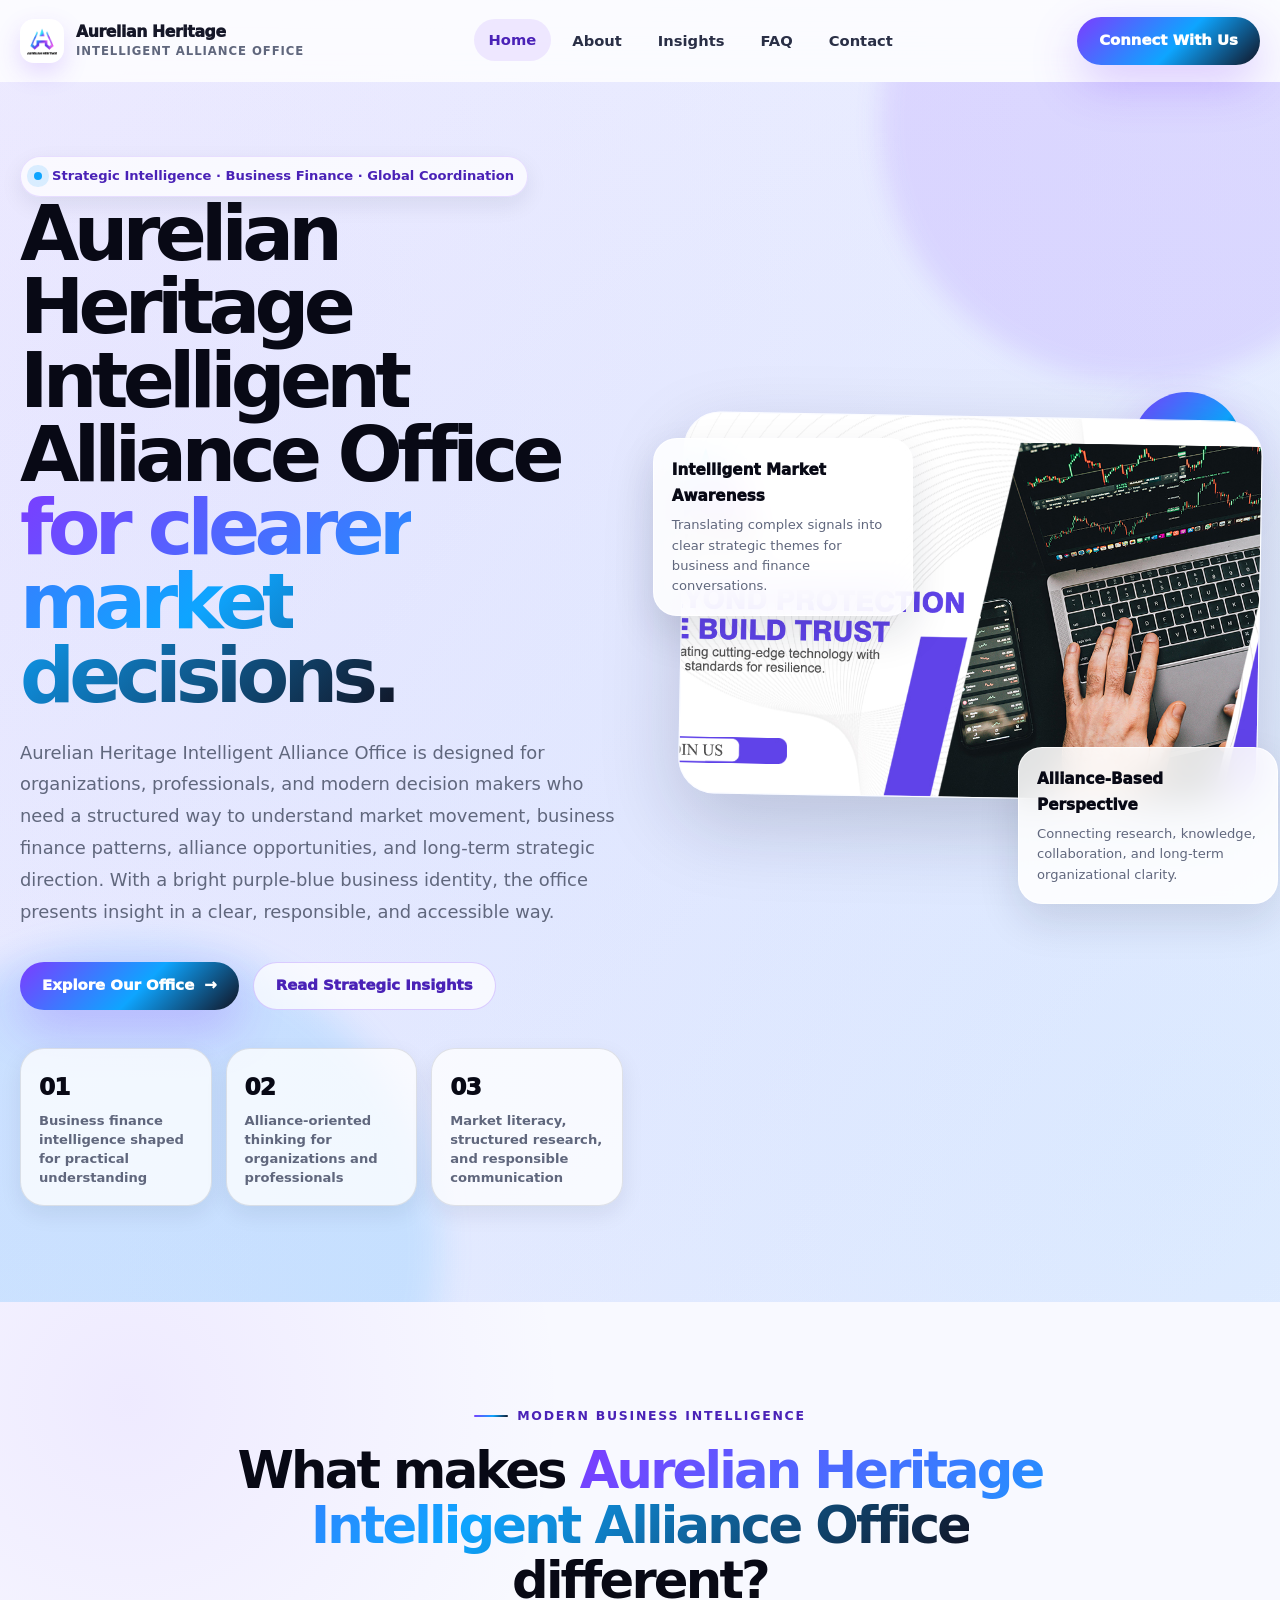
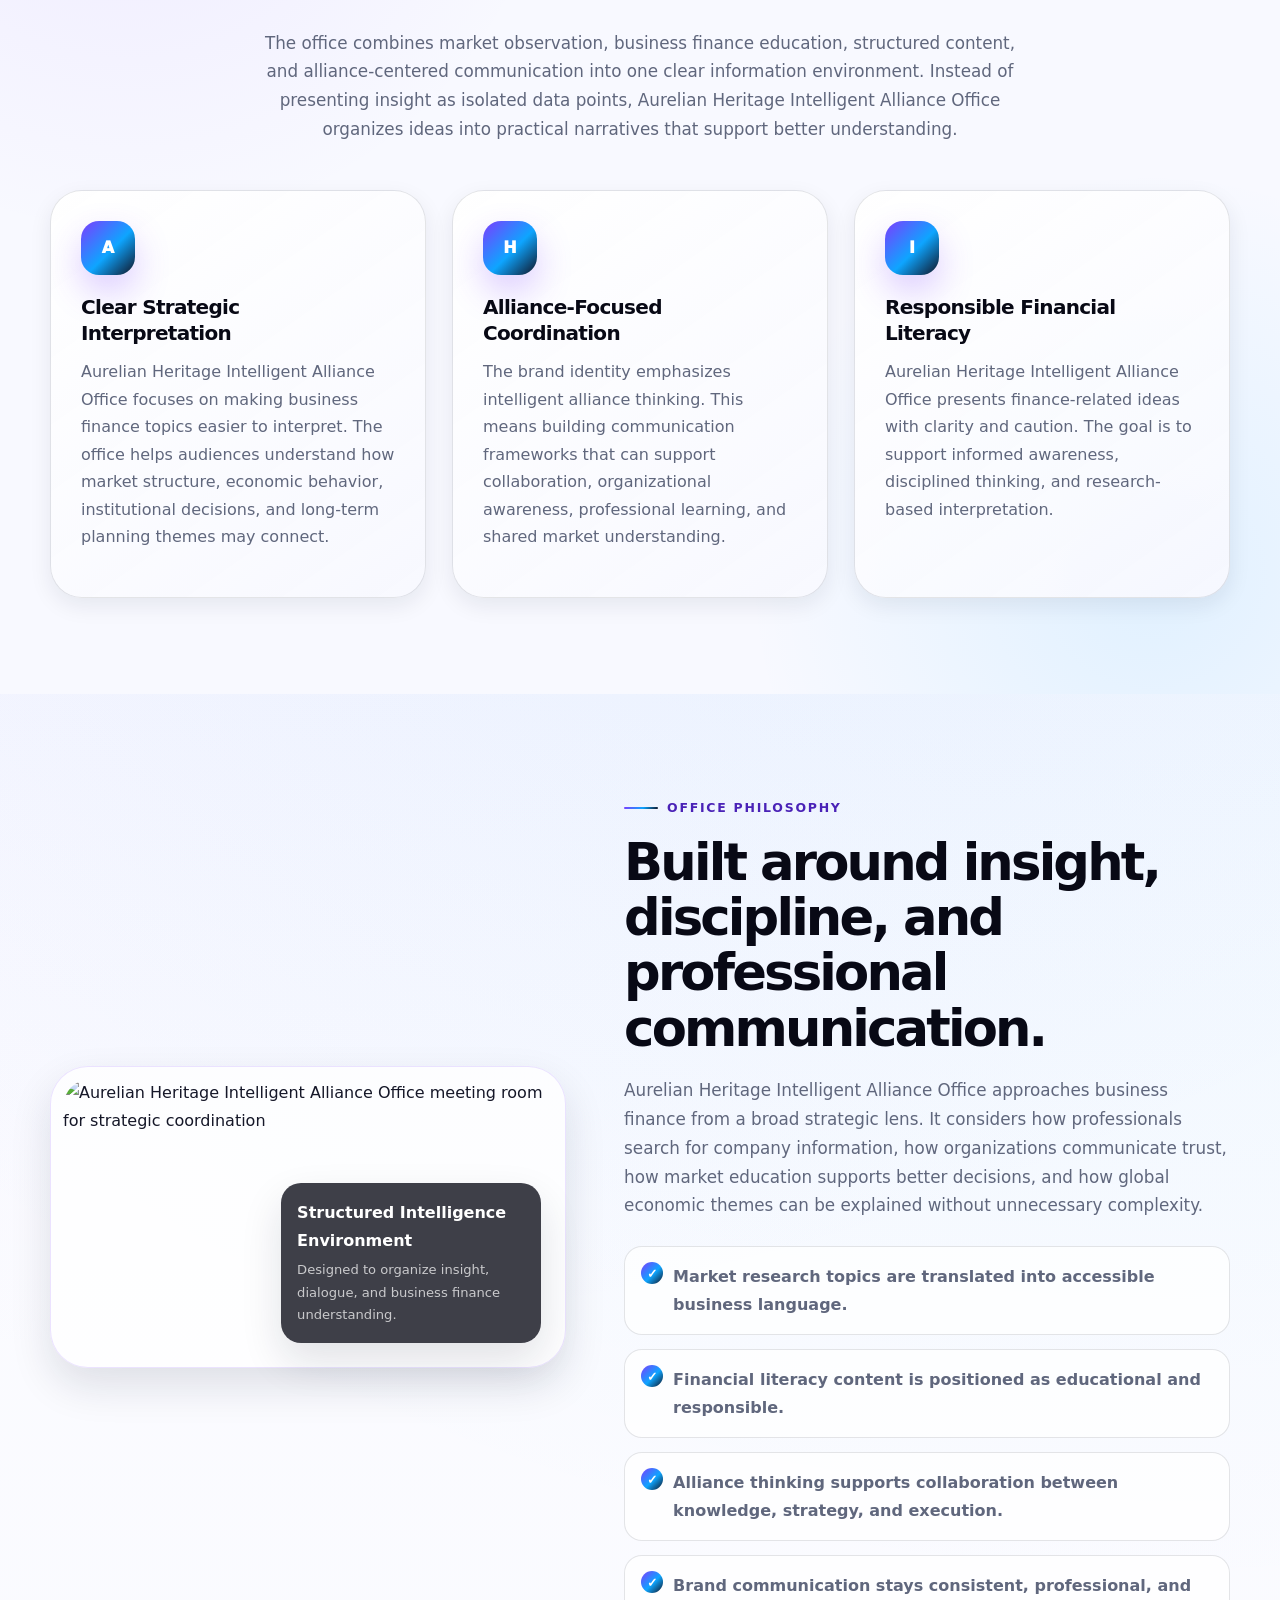
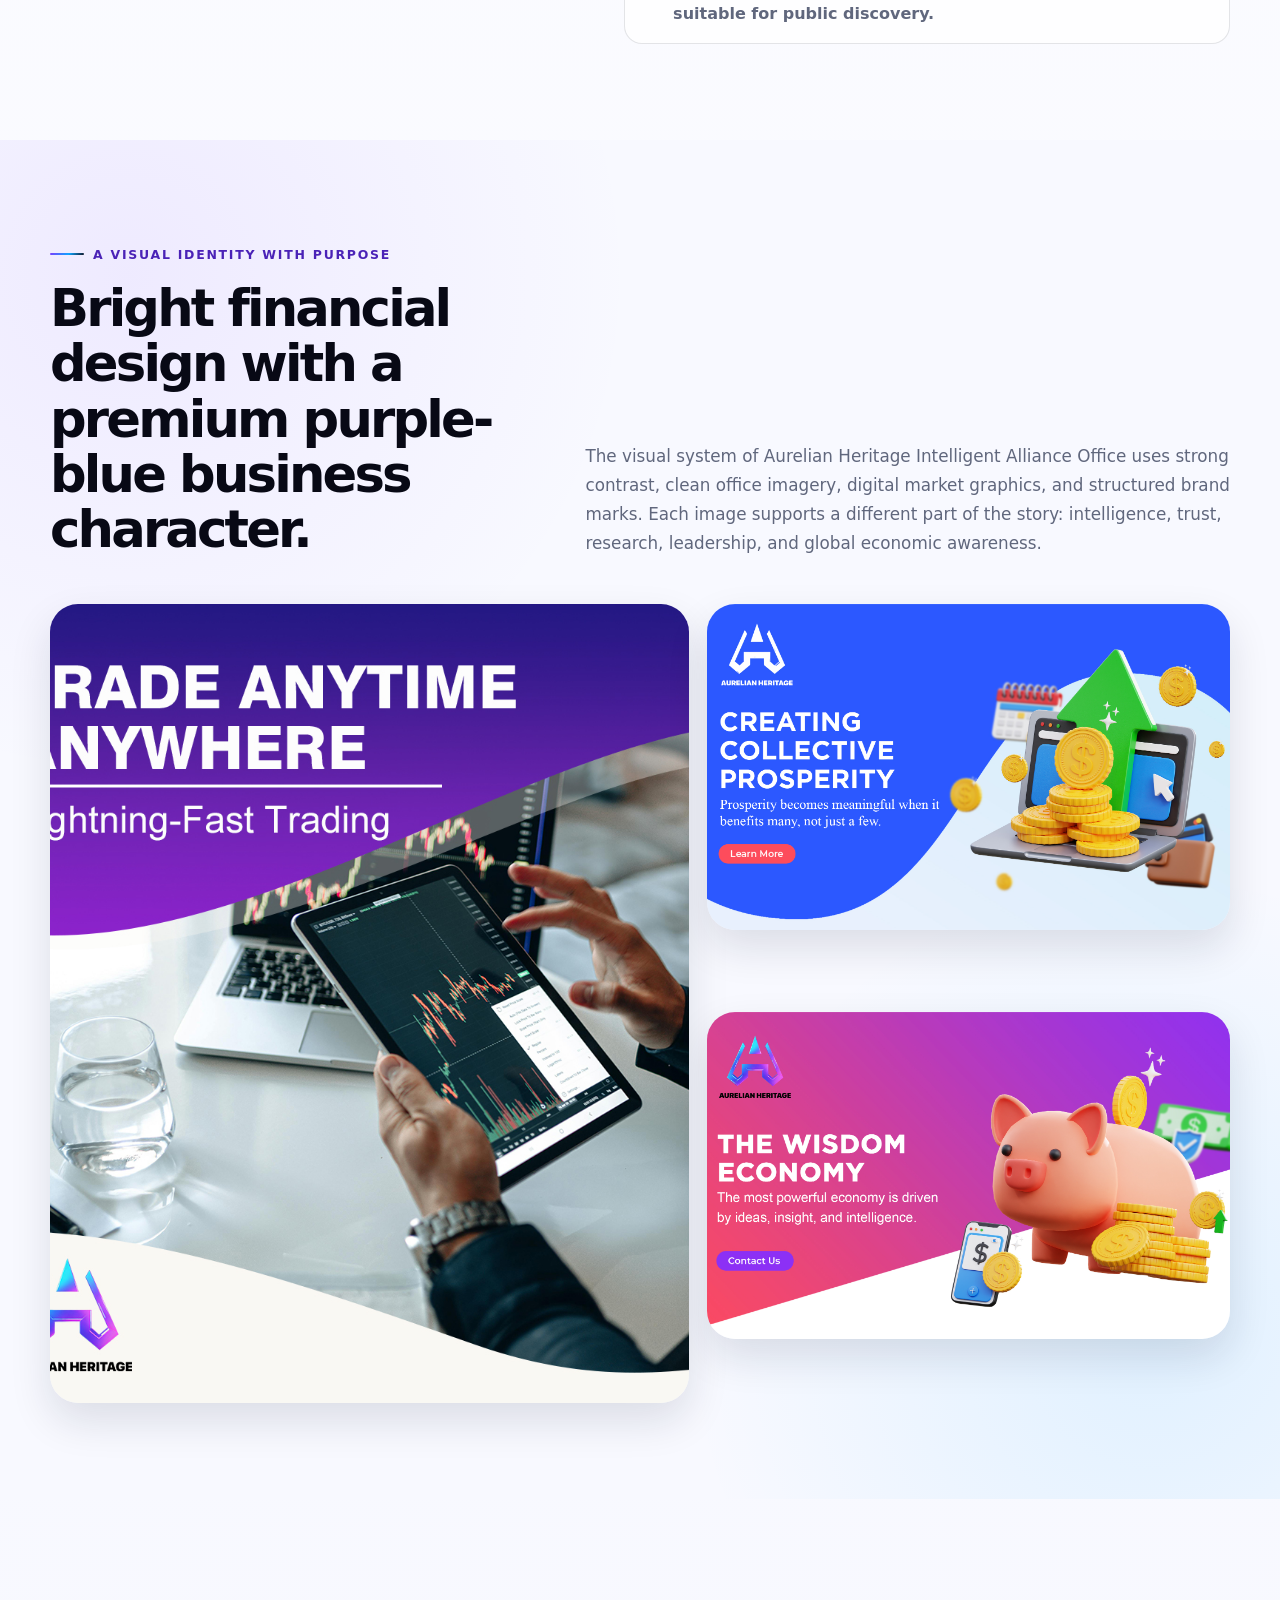
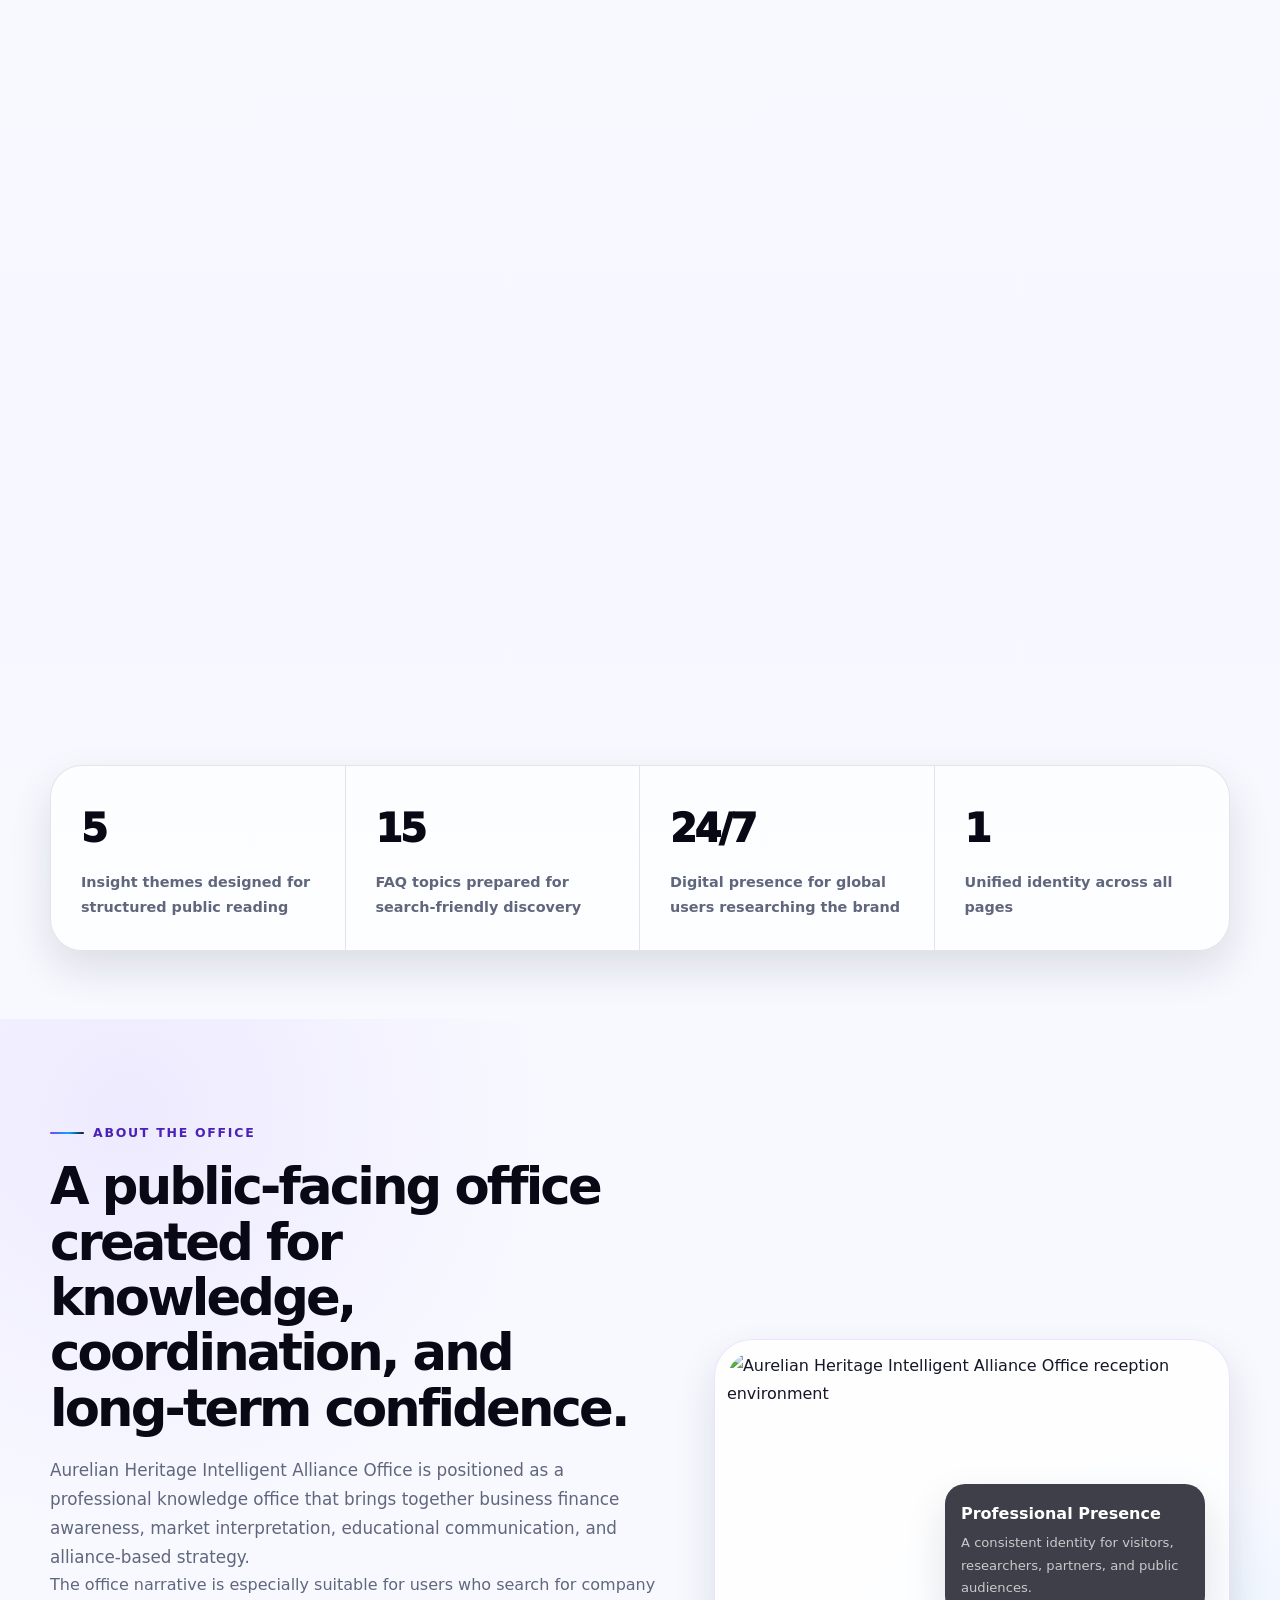
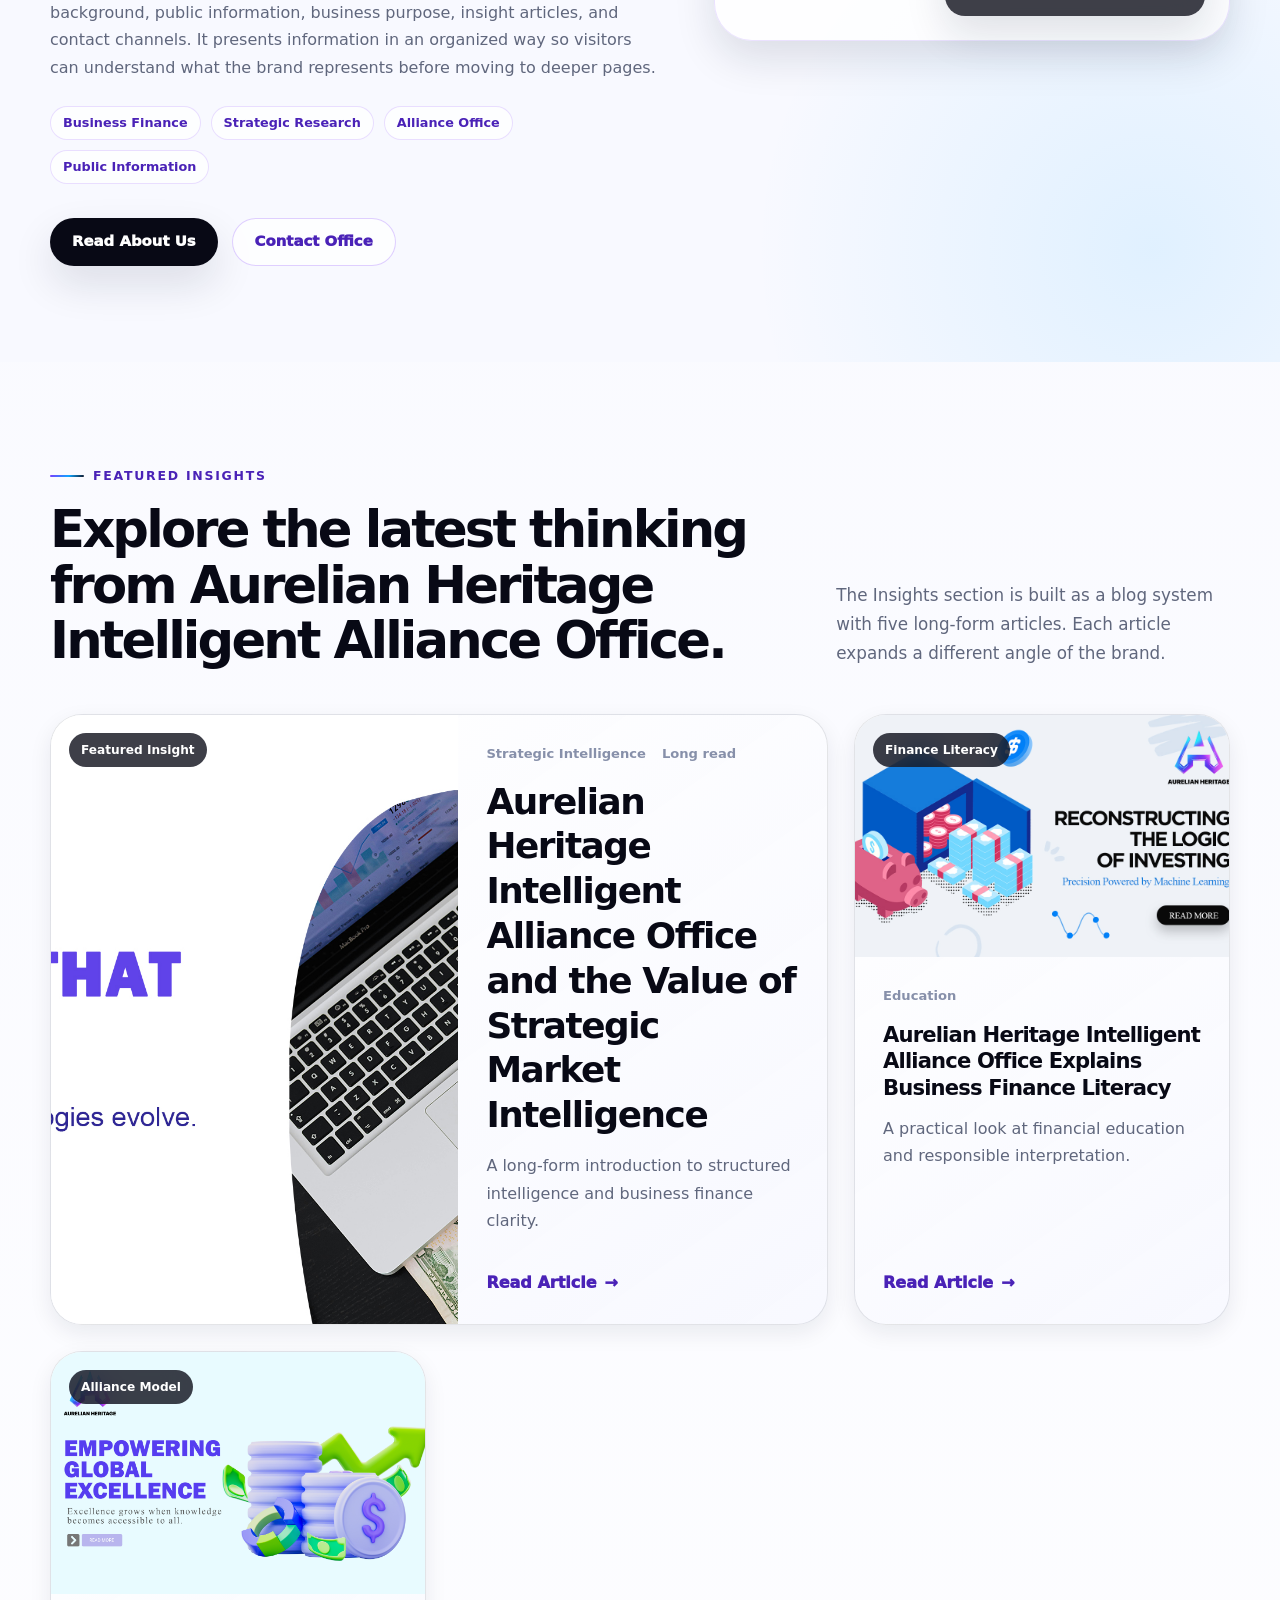
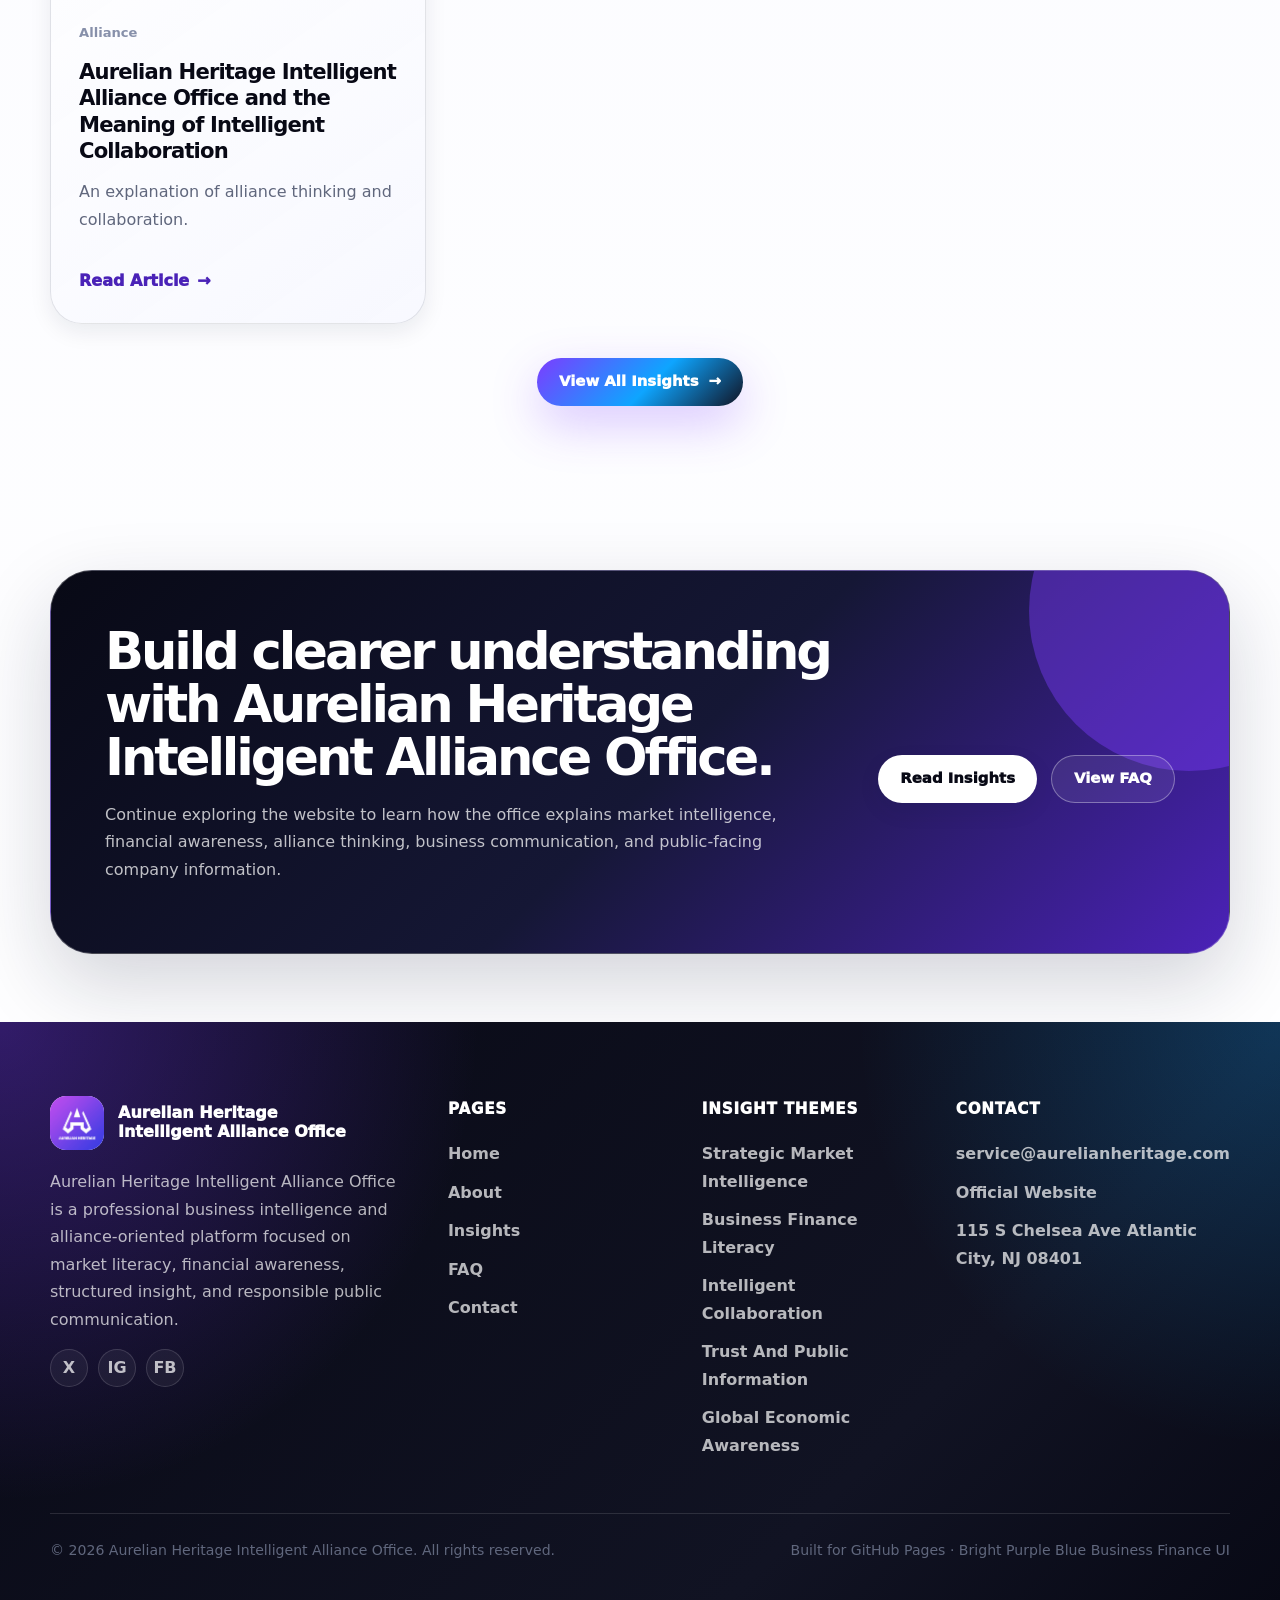
==== commit d7b104d0: "Update index.html" ====
--- a/index.html
+++ b/index.html
@@ -7,4 +7,4 @@
 <section class="page-section-sm"><div class="container"><div class="stat-strip reveal"><div class="stat-cell"><span class="stat-value">5</span><span class="stat-desc">Insight themes designed for structured public reading</span></div><div class="stat-cell"><span class="stat-value">15</span><span class="stat-desc">FAQ topics prepared for search-friendly discovery</span></div><div class="stat-cell"><span class="stat-value">24/7</span><span class="stat-desc">Digital presence for global users researching the brand</span></div><div class="stat-cell"><span class="stat-value">1</span><span class="stat-desc">Unified identity across all pages</span></div></div></div></section>
 <section class="page-section bg-light"><div class="container"><div class="split-layout reverse"><div class="reveal-left"><span class="eyebrow">About The Office</span><h2 class="section-title">A public-facing office created for knowledge, coordination, and long-term confidence.</h2><p class="section-subtitle">Aurelian Heritage Intelligent Alliance Office is positioned as a professional knowledge office that brings together business finance awareness, market interpretation, educational communication, and alliance-based strategy.</p><p>The office narrative is especially suitable for users who search for company background, public information, business purpose, insight articles, and contact channels. It presents information in an organized way so visitors can understand what the brand represents before moving to deeper pages.</p><div class="badge-row"><span class="badge">Business Finance</span><span class="badge">Strategic Research</span><span class="badge">Alliance Office</span><span class="badge">Public Information</span></div><div class="hero-actions"><a href="about.html" class="btn btn-dark">Read About Us</a><a href="contact.html" class="btn btn-outline">Contact Office</a></div></div><div class="split-media media-frame wide reveal-right"><img src="images/14.png" alt="Aurelian Heritage Intelligent Alliance Office reception environment"/><div class="media-caption"><strong>Professional Presence</strong><p>A consistent identity for visitors, researchers, partners, and public audiences.</p></div></div></div></div></section>
 <section class="page-section"><div class="container"><div class="section-head"><div class="reveal-left"><span class="eyebrow">Featured Insights</span><h2 class="section-title">Explore the latest thinking from Aurelian Heritage Intelligent Alliance Office.</h2></div><p class="section-subtitle reveal-right">The Insights section is built as a blog system with five long-form articles. Each article expands a different angle of the brand.</p></div><div class="blog-grid"><article class="card blog-card featured reveal" data-blog-card data-category="strategy" data-title="Aurelian Heritage Intelligent Alliance Office and the Value of Strategic Market Intelligence" data-keywords="strategy,market,intelligence"><a href="article-1.html" class="blog-image"><span class="blog-badge">Featured Insight</span><img src="images/4.png" alt="Aurelian Heritage Intelligent Alliance Office article cover"/></a><div class="blog-content"><div class="blog-meta"><span>Strategic Intelligence</span><span>Long read</span></div><h3 class="blog-title"><a href="article-1.html">Aurelian Heritage Intelligent Alliance Office and the Value of Strategic Market Intelligence</a></h3><p class="blog-excerpt">A long-form introduction to structured intelligence and business finance clarity.</p><a href="article-1.html" class="text-link">Read Article <span class="arrow">→</span></a></div></article><article class="card blog-card reveal delay-1"><a href="article-2.html" class="blog-image"><span class="blog-badge">Finance Literacy</span><img src="images/12.png" alt="finance literacy"/></a><div class="blog-content"><div class="blog-meta"><span>Education</span></div><h3 class="blog-title"><a href="article-2.html">Aurelian Heritage Intelligent Alliance Office Explains Business Finance Literacy</a></h3><p class="blog-excerpt">A practical look at financial education and responsible interpretation.</p><a href="article-2.html" class="text-link">Read Article <span class="arrow">→</span></a></div></article><article class="card blog-card reveal delay-2"><a href="article-3.html" class="blog-image"><span class="blog-badge">Alliance Model</span><img src="images/5-7 (2).png" alt="alliance model"/></a><div class="blog-content"><div class="blog-meta"><span>Alliance</span></div><h3 class="blog-title"><a href="article-3.html">Aurelian Heritage Intelligent Alliance Office and the Meaning of Intelligent Collaboration</a></h3><p class="blog-excerpt">An explanation of alliance thinking and collaboration.</p><a href="article-3.html" class="text-link">Read Article <span class="arrow">→</span></a></div></article></div><div class="hero-actions text-center" style="justify-content:center"><a href="insights.html" class="btn btn-primary">View All Insights <span class="arrow">→</span></a></div></div></section>
-<section class="page-section-sm"><div class="container"><div class="cta-block reveal"><div class="cta-content"><div><h2>Build clearer understanding with Aurelian Heritage Intelligent Alliance Office.</h2><p>Continue exploring the website to learn how the office explains market intelligence, financial awareness, alliance thinking, business communication, and public-facing company information.</p></div><div class="hero-actions"><a href="insights.html" class="btn btn-light">Read Insights</a><a href="faq.html" class="btn btn-outline" style="color:#fff;border-color:rgba(255,255,255,.34);background:rgba(255,255,255,.08)">View FAQ</a></div></div></div></div></section></main><footer class="site-footer"><div class="container"><div class="footer-grid"><div><a href="index.html" class="footer-brand"><img src="images/LOGO2.png" alt="Aurelian Heritage Intelligent Alliance Office footer logo"/><span>Aurelian Heritage<br/>Intelligent Alliance Office</span></a><p class="footer-about">Aurelian Heritage Intelligent Alliance Office is a professional business intelligence and alliance-oriented platform focused on market literacy, financial awareness, structured insight, and responsible public communication.</p><div class="footer-social"><a href="#" data-social-placeholder aria-label="Aurelian Heritage X profile placeholder">X</a><a href="#" data-social-placeholder aria-label="Aurelian Heritage Instagram profile placeholder">IG</a><a href="#" data-social-placeholder aria-label="Aurelian Heritage Facebook profile placeholder">FB</a></div></div><div><h3 class="footer-title">Pages</h3><ul class="footer-links"><li><a href="index.html">Home</a></li><li><a href="about.html">About</a></li><li><a href="insights.html">Insights</a></li><li><a href="faq.html">FAQ</a></li><li><a href="contact.html">Contact</a></li></ul></div><div><h3 class="footer-title">Insight Themes</h3><ul class="footer-links"><li><a href="article-1.html">Strategic Market Intelligence</a></li><li><a href="article-2.html">Business Finance Literacy</a></li><li><a href="article-3.html">Intelligent Collaboration</a></li><li><a href="article-4.html">Trust And Public Information</a></li><li><a href="article-5.html">Global Economic Awareness</a></li></ul></div><div><h3 class="footer-title">Contact</h3><ul class="footer-links"><li><a href="mailto:service@aurelianheritage.com">service@aurelianheritage.com</a></li><li><a href="https://aurelianheritage.com/" target="_blank" rel="noopener noreferrer">Official Website</a></li><li><a href="https://www.google.com/maps/search/?api=1&query=115%20S%20Chelsea%20Ave%20Atlantic%20City%20New%20Jersey%2008401" target="_blank" rel="noopener noreferrer">115 S Chelsea Ave Atlantic City, NJ 08401</a></li></ul></div></div><div class="footer-bottom"><p>© <span data-current-year></span> Aurelian Heritage Intelligent Alliance Office. All rights reserved.</p><p>Built for GitHub Pages · Bright Purple Blue Business Finance UI</p></div></div></footer><button class="back-to-top" type="button" data-back-to-top aria-label="Back to top">↑</button><script src="js/main.js"></script></body></html>+<section class="page-section-sm"><div class="container"><div class="cta-block reveal"><div class="cta-content"><div><h2>Build clearer understanding with Aurelian Heritage Intelligent Alliance Office.</h2><p>Continue exploring the website to learn how the office explains market intelligence, financial awareness, alliance thinking, business communication, and public-facing company information.</p></div><div class="hero-actions"><a href="insights.html" class="btn btn-light">Read Insights</a><a href="faq.html" class="btn btn-outline" style="color:#fff;border-color:rgba(255,255,255,.34);background:rgba(255,255,255,.08)">View FAQ</a></div></div></div></div></section></main><footer class="site-footer"><div class="container"><div class="footer-grid"><div><a href="index.html" class="footer-brand"><img src="images/LOGO2.jpg" alt="Aurelian Heritage Intelligent Alliance Office footer logo"/><span>Aurelian Heritage<br/>Intelligent Alliance Office</span></a><p class="footer-about">Aurelian Heritage Intelligent Alliance Office is a professional business intelligence and alliance-oriented platform focused on market literacy, financial awareness, structured insight, and responsible public communication.</p><div class="footer-social"><a href="#" data-social-placeholder aria-label="Aurelian Heritage X profile placeholder">X</a><a href="#" data-social-placeholder aria-label="Aurelian Heritage Instagram profile placeholder">IG</a><a href="#" data-social-placeholder aria-label="Aurelian Heritage Facebook profile placeholder">FB</a></div></div><div><h3 class="footer-title">Pages</h3><ul class="footer-links"><li><a href="index.html">Home</a></li><li><a href="about.html">About</a></li><li><a href="insights.html">Insights</a></li><li><a href="faq.html">FAQ</a></li><li><a href="contact.html">Contact</a></li></ul></div><div><h3 class="footer-title">Insight Themes</h3><ul class="footer-links"><li><a href="article-1.html">Strategic Market Intelligence</a></li><li><a href="article-2.html">Business Finance Literacy</a></li><li><a href="article-3.html">Intelligent Collaboration</a></li><li><a href="article-4.html">Trust And Public Information</a></li><li><a href="article-5.html">Global Economic Awareness</a></li></ul></div><div><h3 class="footer-title">Contact</h3><ul class="footer-links"><li><a href="mailto:service@aurelianheritage.com">service@aurelianheritage.com</a></li><li><a href="https://aurelianheritage.com/" target="_blank" rel="noopener noreferrer">Official Website</a></li><li><a href="https://www.google.com/maps/search/?api=1&query=115%20S%20Chelsea%20Ave%20Atlantic%20City%20New%20Jersey%2008401" target="_blank" rel="noopener noreferrer">115 S Chelsea Ave Atlantic City, NJ 08401</a></li></ul></div></div><div class="footer-bottom"><p>© <span data-current-year></span> Aurelian Heritage Intelligent Alliance Office. All rights reserved.</p><p>Built for GitHub Pages · Bright Purple Blue Business Finance UI</p></div></div></footer><button class="back-to-top" type="button" data-back-to-top aria-label="Back to top">↑</button><script src="js/main.js"></script></body></html>
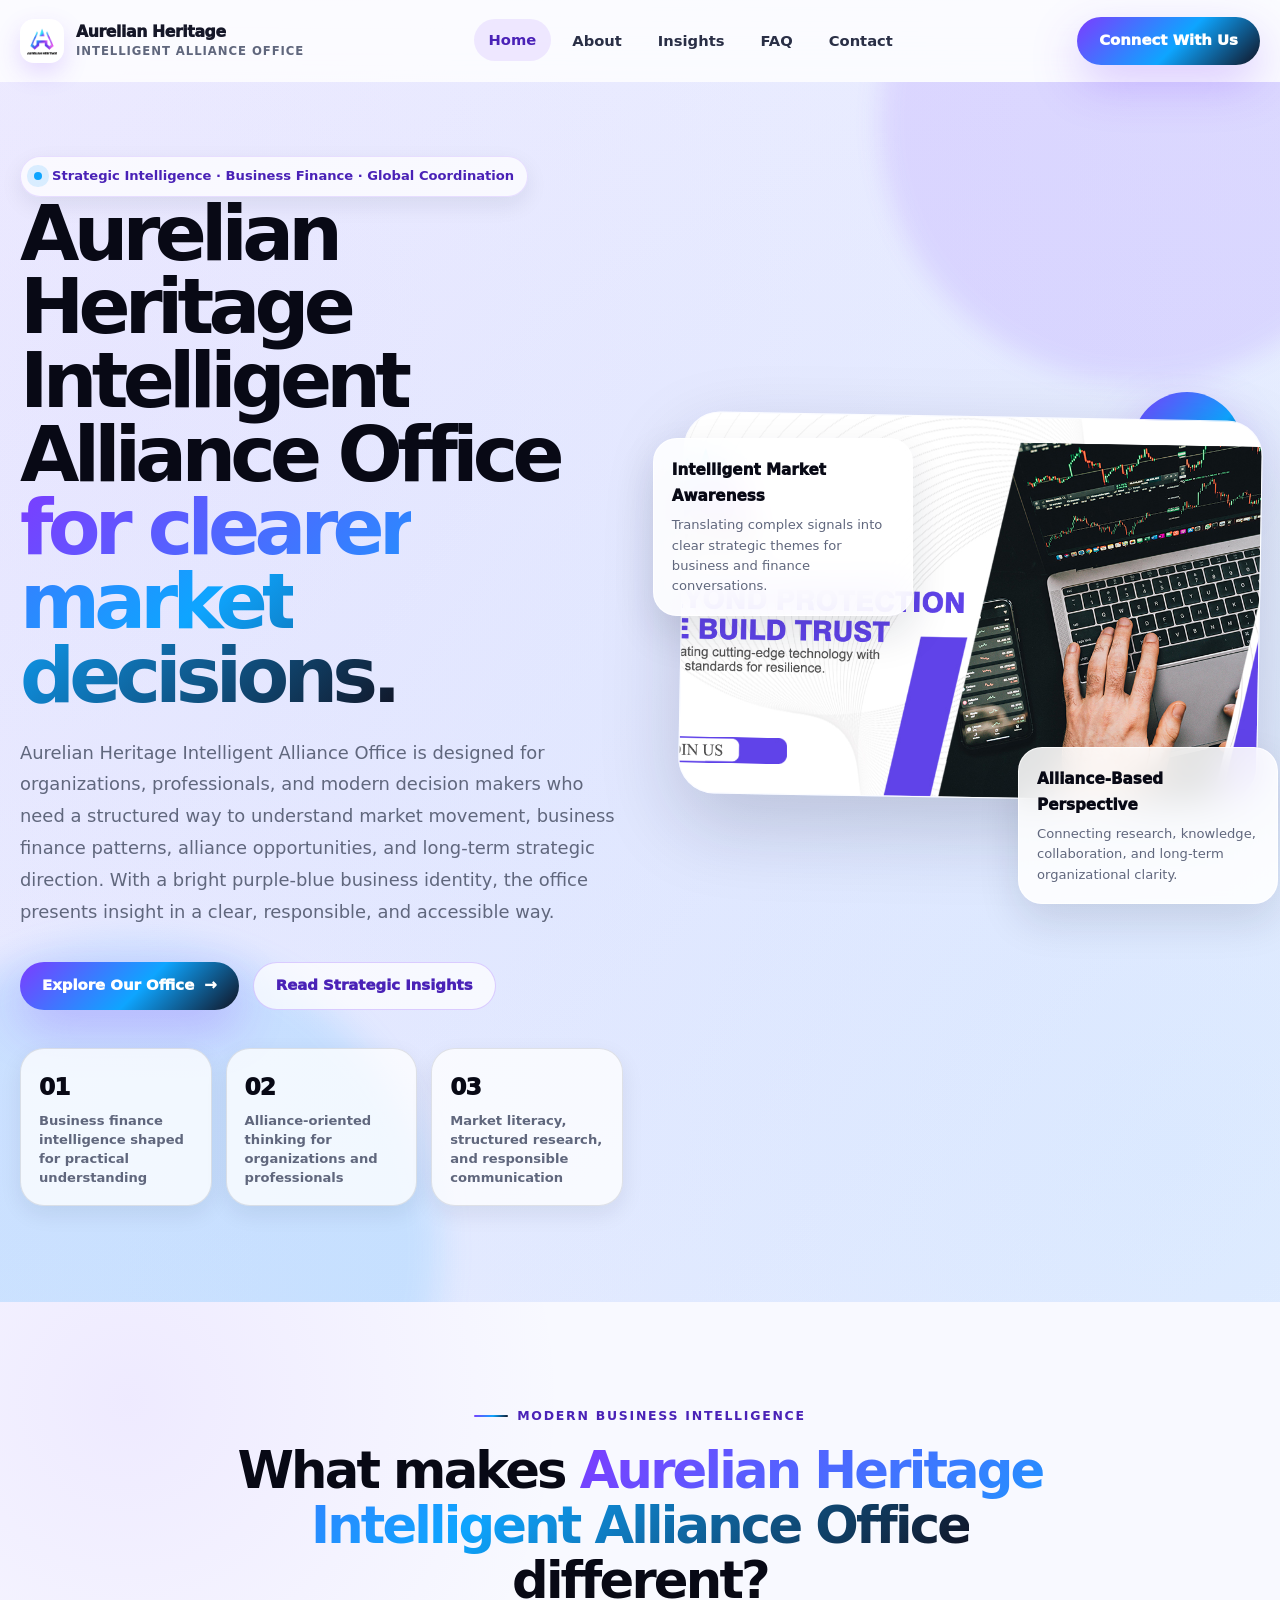
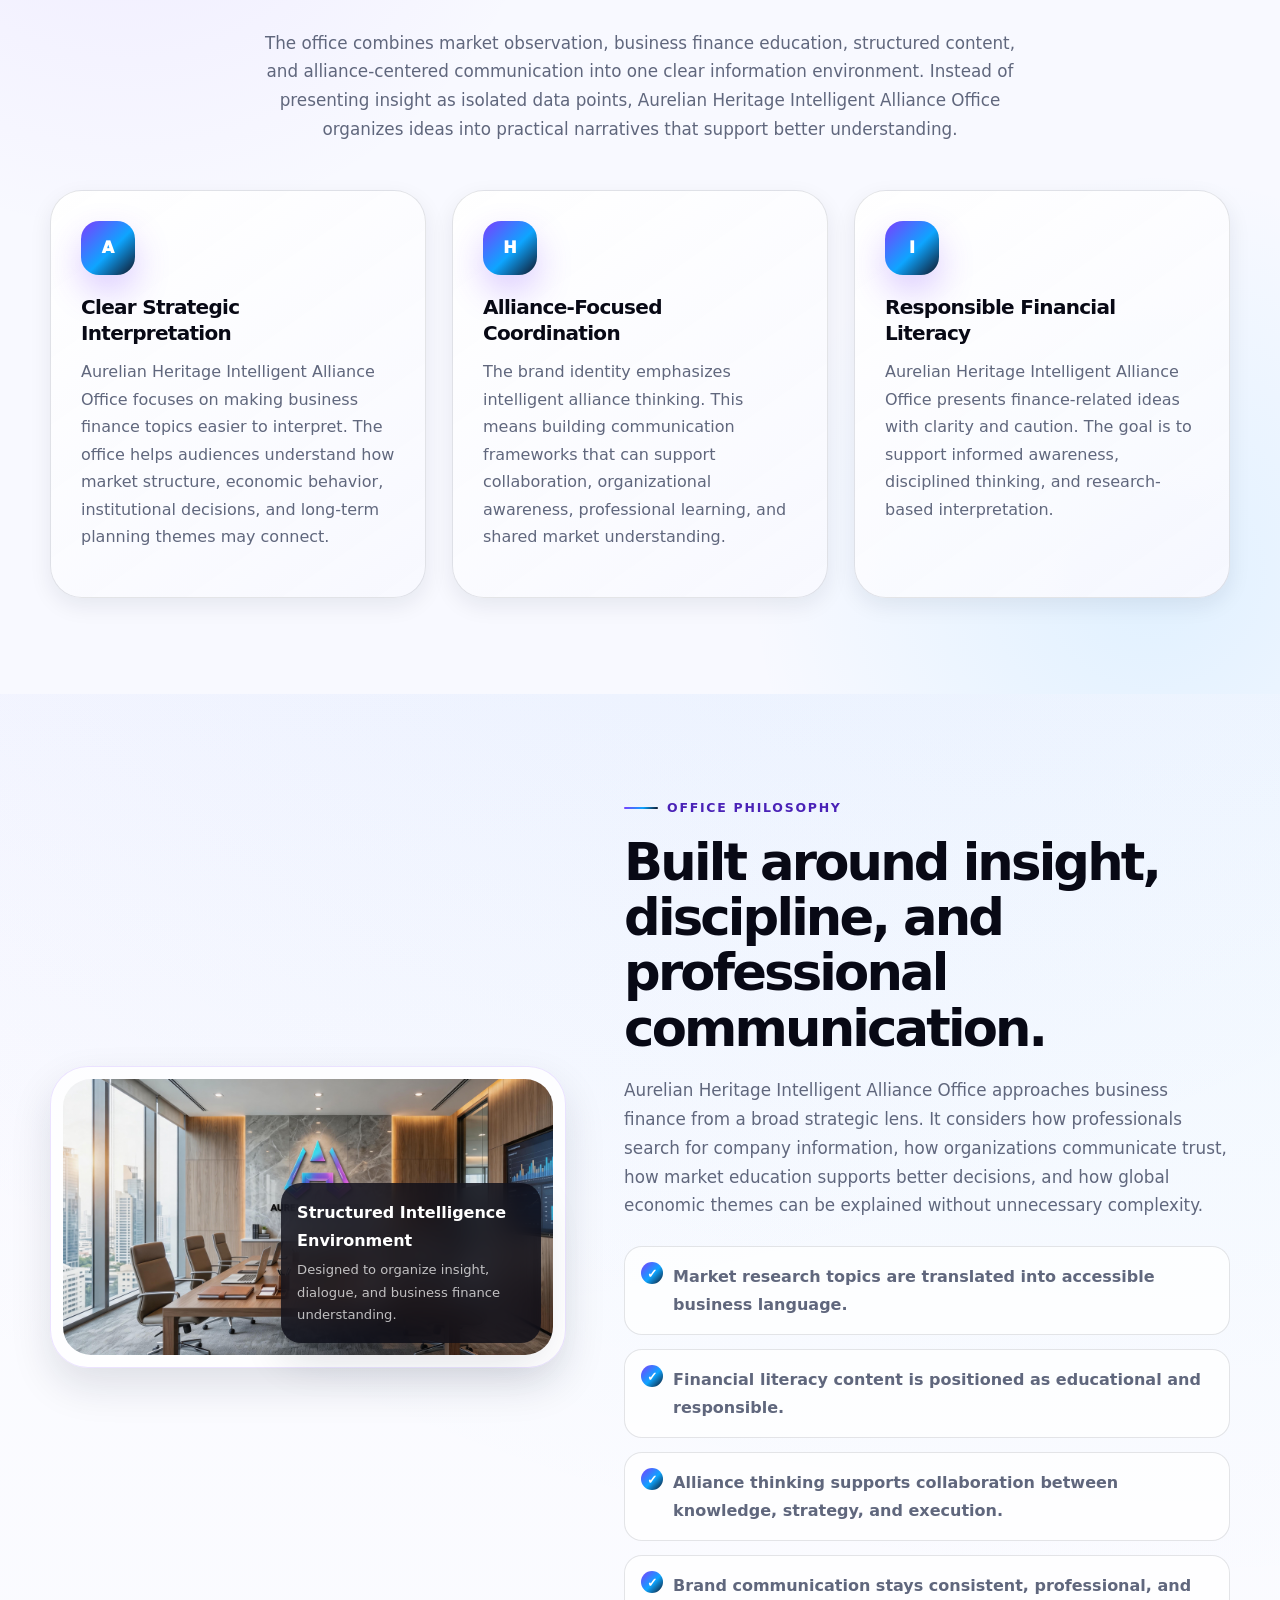
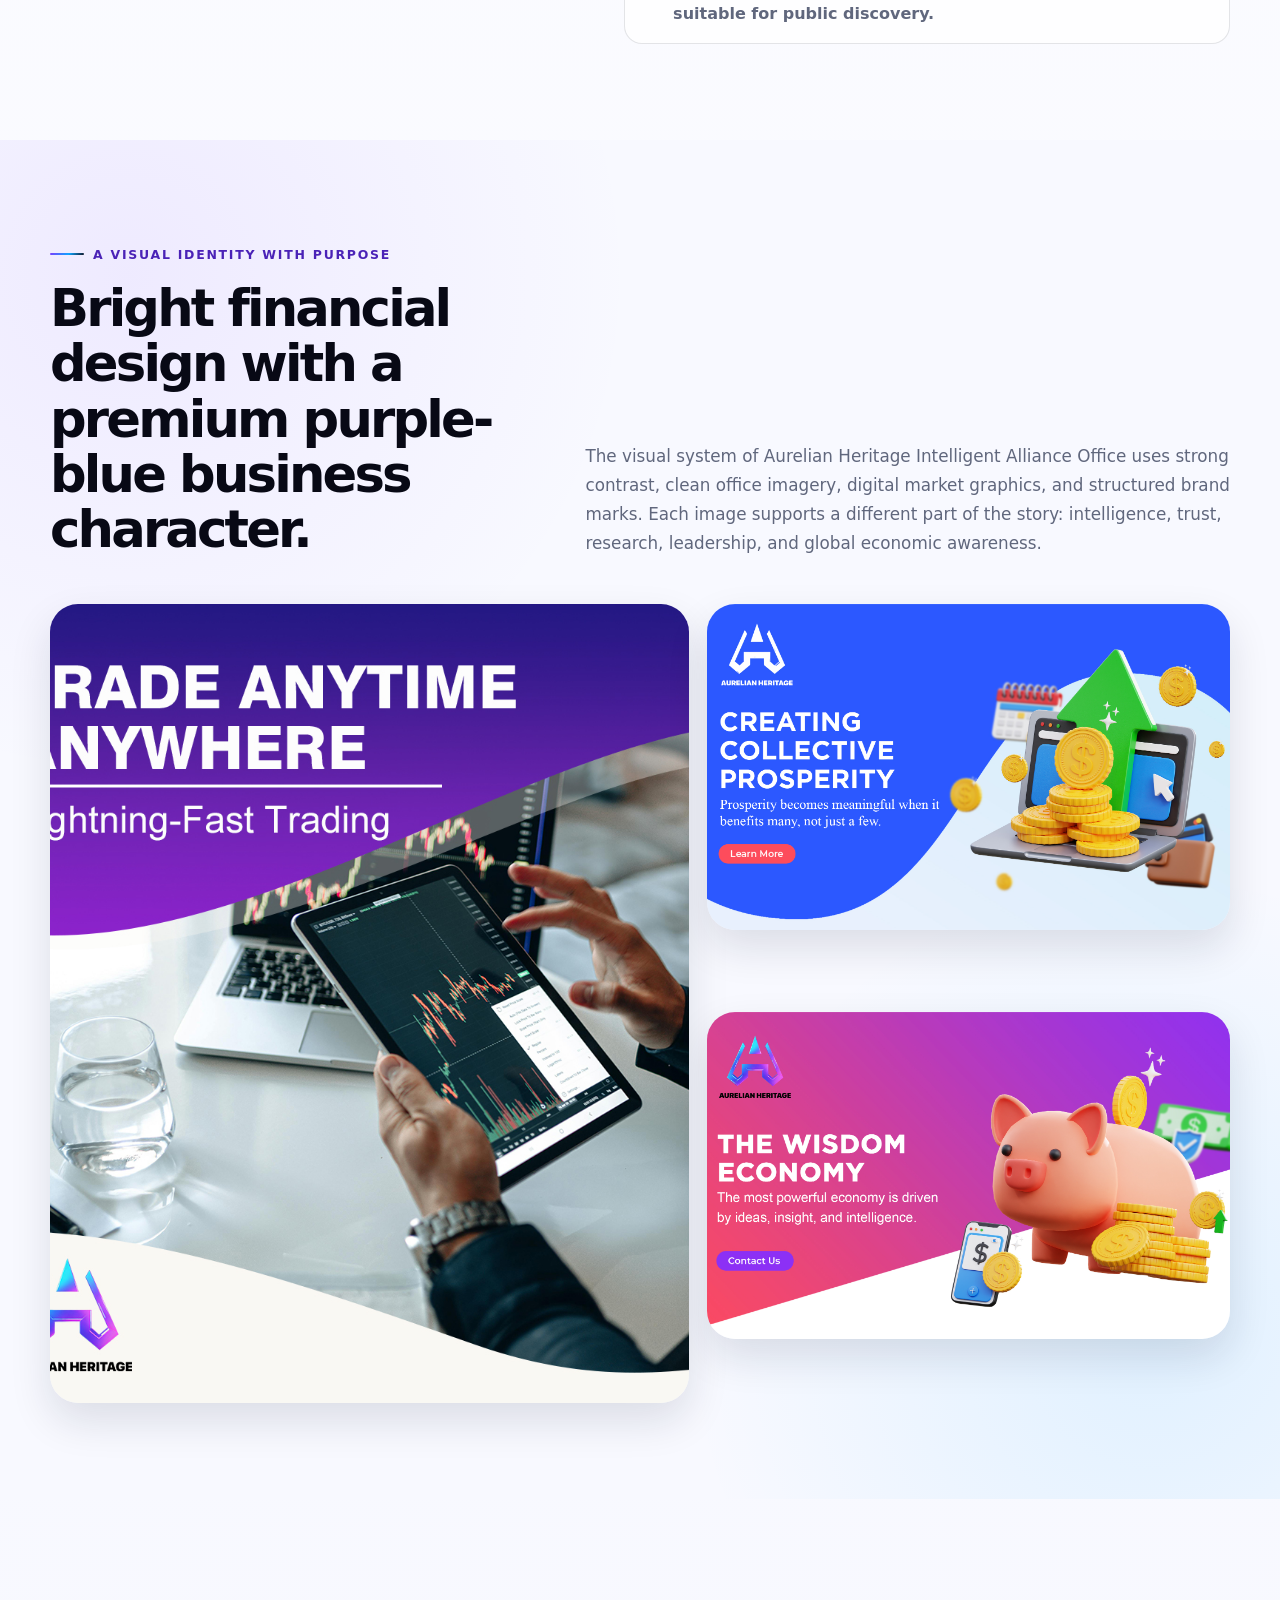
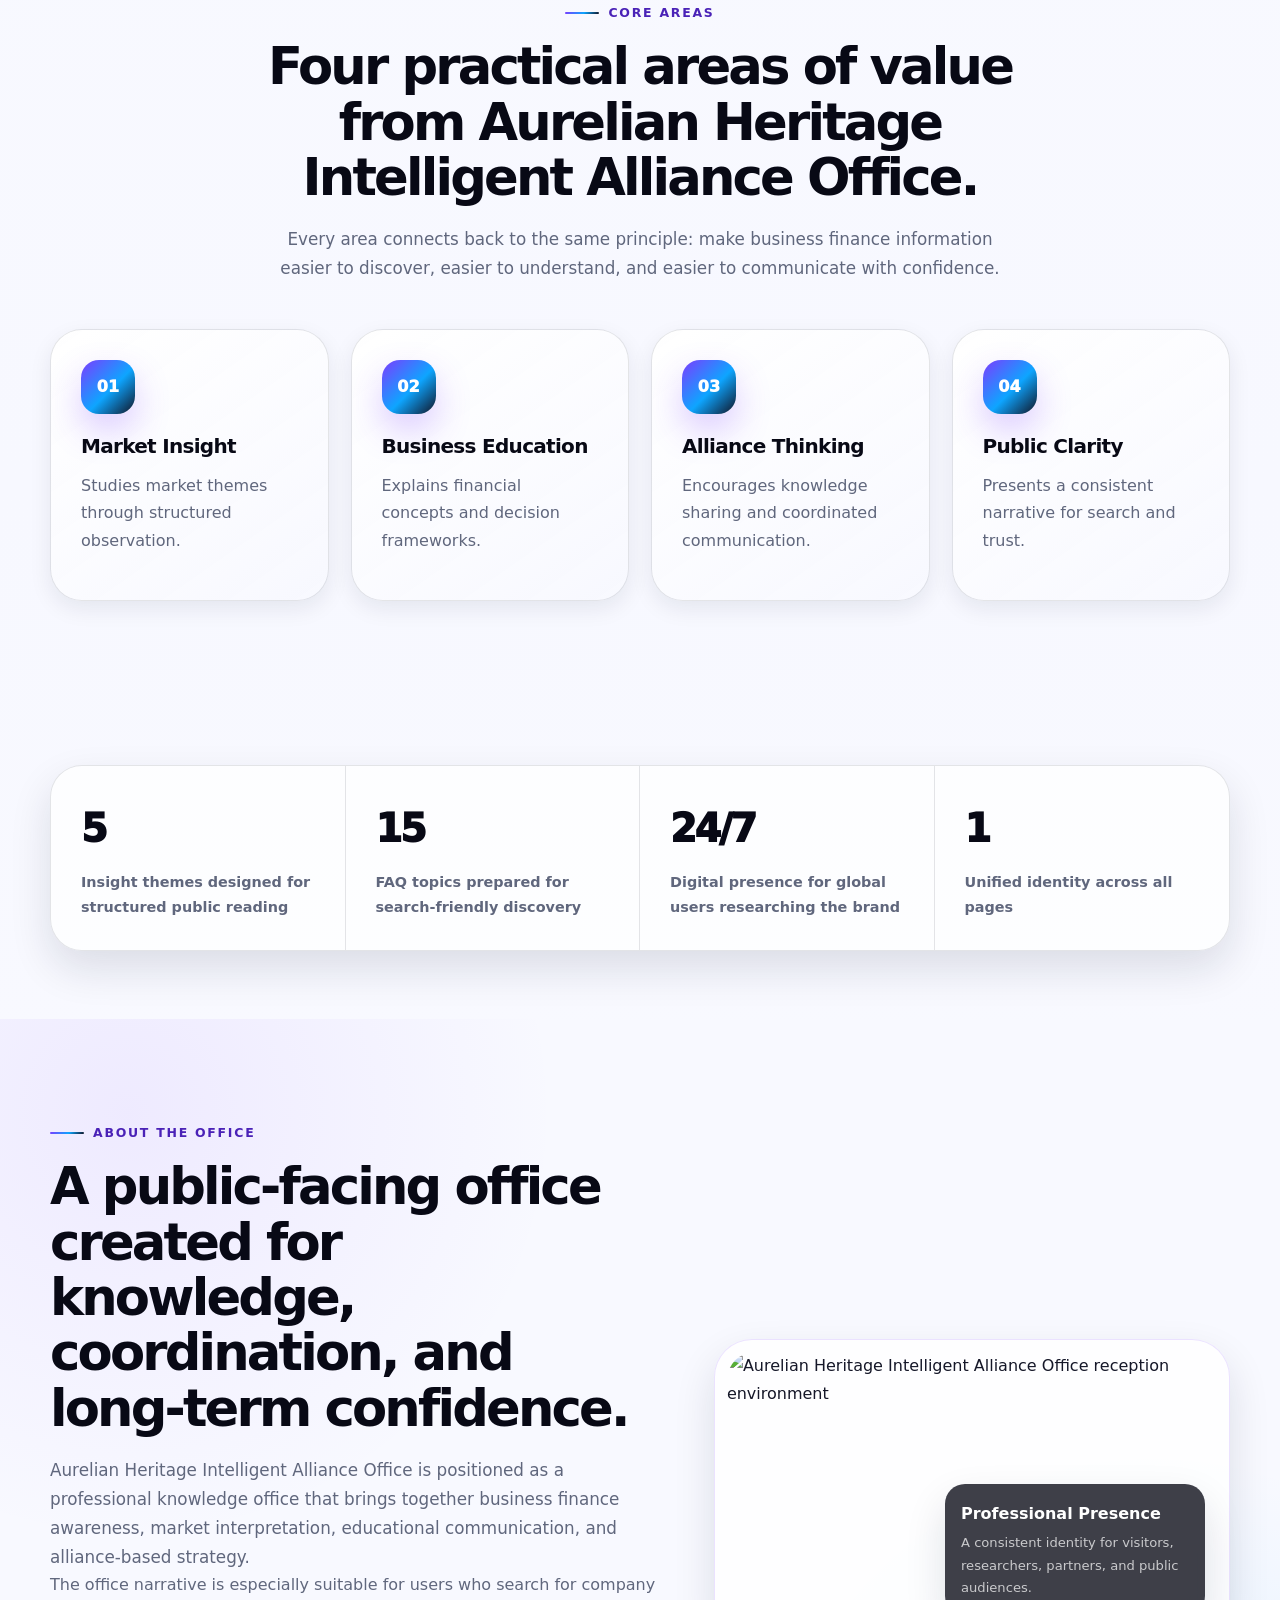
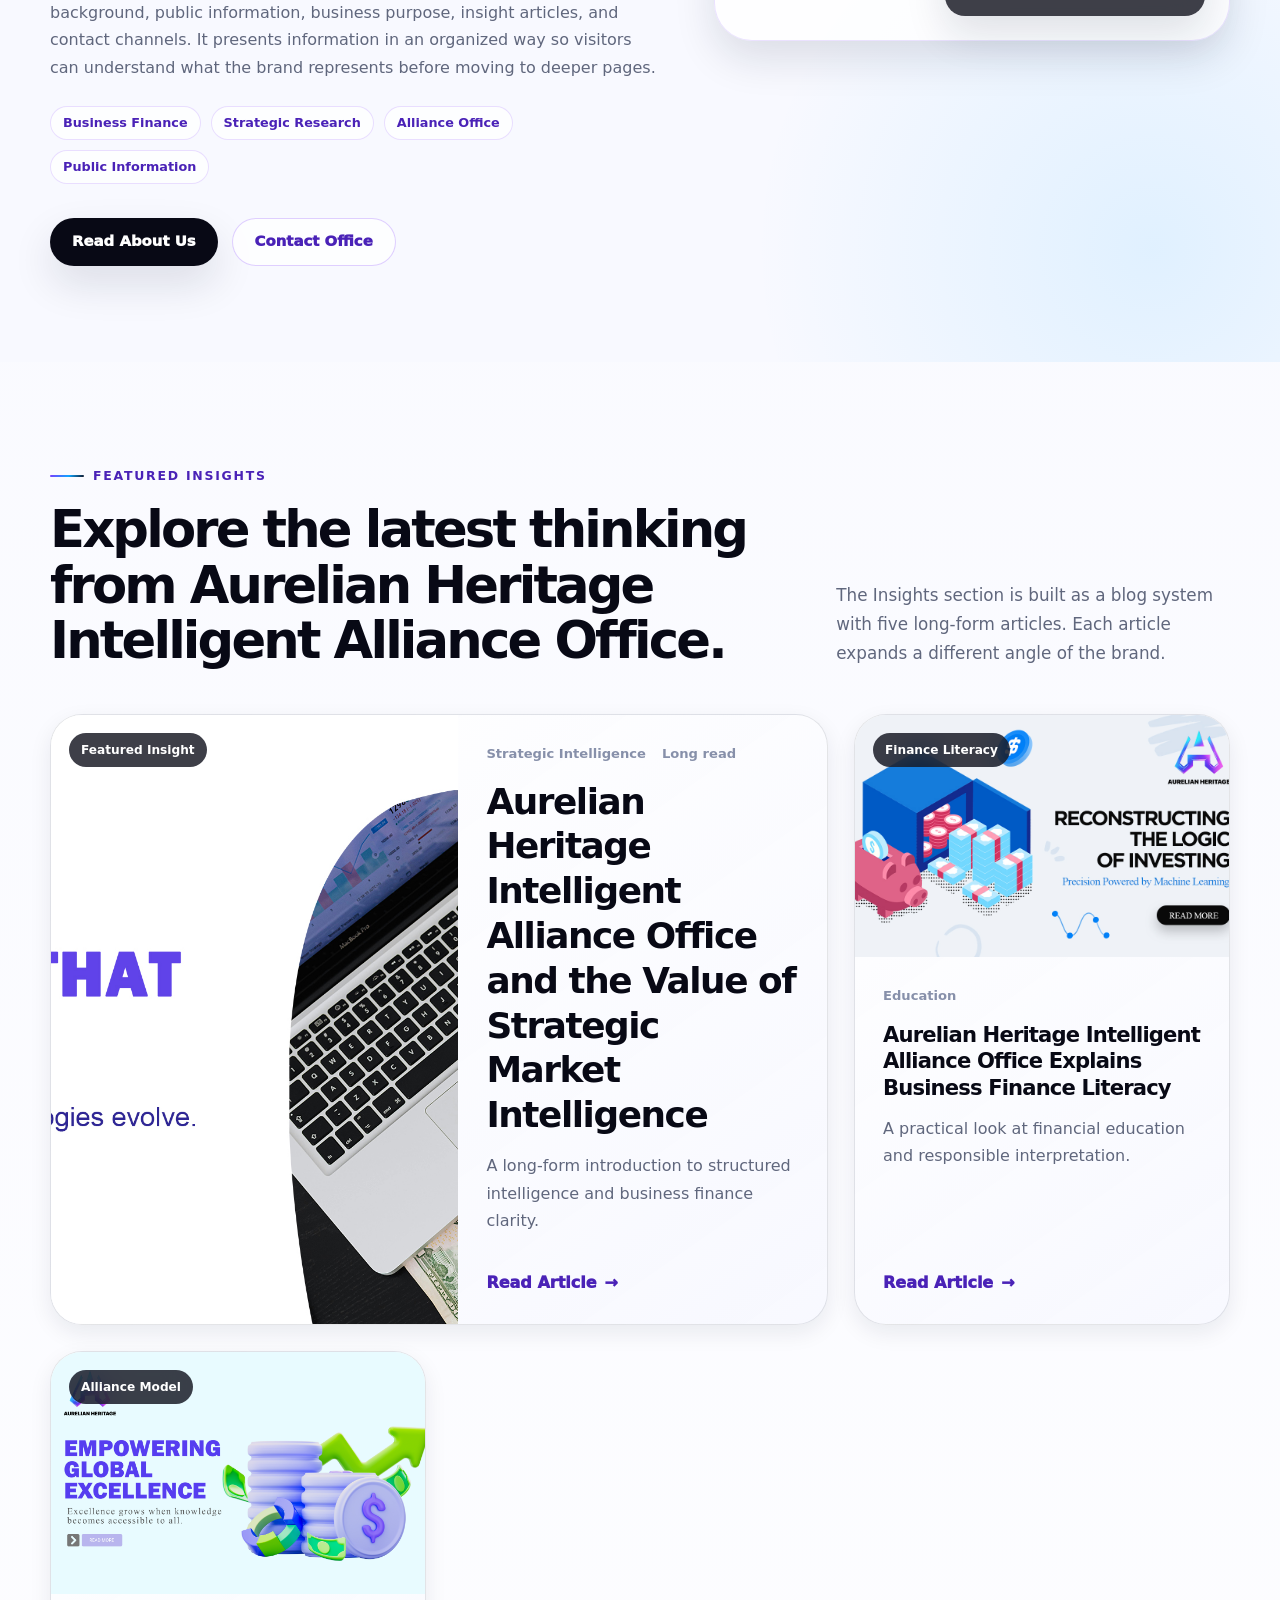
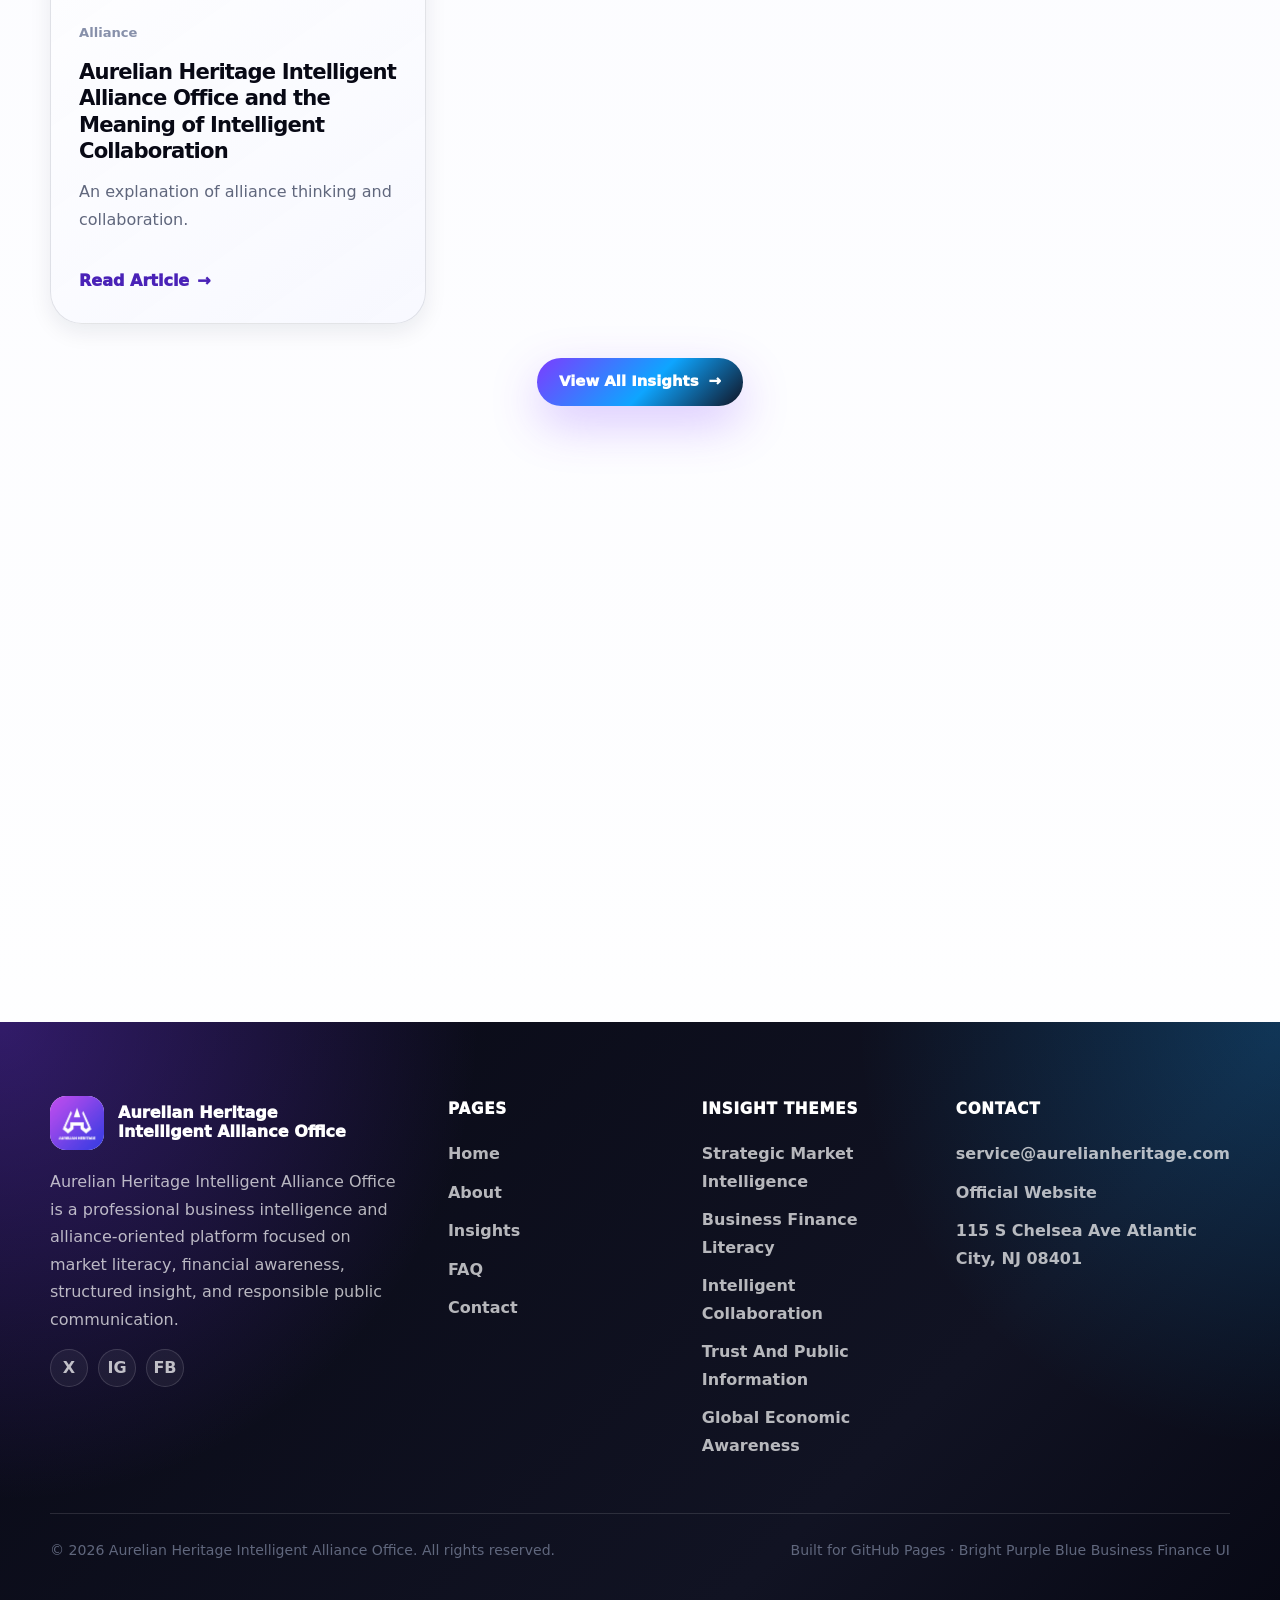
==== commit 283e7fb3: "Update index.html" ====
--- a/index.html
+++ b/index.html
@@ -1,7 +1,7 @@
 <!DOCTYPE html><html lang="en"><head><meta charset="UTF-8"/><meta http-equiv="X-UA-Compatible" content="IE=edge"/><meta name="viewport" content="width=device-width, initial-scale=1.0"/><title>Aurelian Heritage Intelligent Alliance Office | Strategic Intelligence for Modern Business Finance</title><meta name="description" content="Aurelian Heritage Intelligent Alliance Office is a modern business intelligence and alliance office focused on strategic insight, financial awareness, market research, organizational clarity, and global business coordination."/><meta name="keywords" content="Aurelian Heritage Intelligent Alliance Office, Aurelian Heritage, business finance office, intelligent alliance office, strategic market insight, financial literacy, global economic awareness"/><meta name="author" content="Aurelian Heritage Intelligent Alliance Office"/><meta name="robots" content="index, follow"/><link rel="canonical" href="https://Aurelian-Heritage.github.io/"/><meta property="og:type" content="website"/><meta property="og:title" content="Aurelian Heritage Intelligent Alliance Office | Strategic Intelligence for Modern Business Finance"/><meta property="og:description" content="Aurelian Heritage Intelligent Alliance Office is a modern business intelligence and alliance office focused on strategic insight, financial awareness, market research, organizational clarity, and global business coordination."/><meta property="og:url" content="https://Aurelian-Heritage.github.io/"/><meta property="og:image" content="https://Aurelian-Heritage.github.io/images/3.png"/><meta property="og:site_name" content="Aurelian Heritage Intelligent Alliance Office"/><meta name="twitter:card" content="summary_large_image"/><meta name="twitter:title" content="Aurelian Heritage Intelligent Alliance Office | Strategic Intelligence for Modern Business Finance"/><meta name="twitter:description" content="Aurelian Heritage Intelligent Alliance Office is a modern business intelligence and alliance office focused on strategic insight, financial awareness, market research, organizational clarity, and global business coordination."/><meta name="twitter:image" content="https://Aurelian-Heritage.github.io/images/3.png"/><link rel="icon" type="image/png" href="images/Aurelian Heritage-2.png"/><link rel="apple-touch-icon" href="images/Aurelian Heritage-2.png"/><link rel="stylesheet" href="css/style.css"/></head><body><header class="site-header"><nav class="navbar" aria-label="Main navigation"><a href="index.html" class="brand" aria-label="Aurelian Heritage Intelligent Alliance Office home"><img src="images/Aurelian Heritage-2.png" alt="Aurelian Heritage Intelligent Alliance Office logo" class="brand-logo"/><span class="brand-text"><span class="brand-name">Aurelian Heritage</span><span class="brand-tagline">Intelligent Alliance Office</span></span></a><ul class="nav-menu"><li><a href="index.html" class="nav-link active">Home</a></li><li><a href="about.html" class="nav-link ">About</a></li><li><a href="insights.html" class="nav-link ">Insights</a></li><li><a href="faq.html" class="nav-link ">FAQ</a></li><li><a href="contact.html" class="nav-link ">Contact</a></li></ul><div class="nav-actions"><a href="contact.html" class="btn btn-primary">Connect With Us</a><button class="menu-toggle" type="button" aria-label="Open navigation menu"><span></span><span></span><span></span></button></div></nav></header>
 <main><section class="hero"><div class="container-wide"><div class="hero-grid"><div class="hero-content reveal-left"><div class="kicker"><span class="kicker-dot"></span>Strategic Intelligence · Business Finance · Global Coordination</div><h1 class="display-title">Aurelian Heritage Intelligent Alliance Office <span class="gradient-text">for clearer market decisions.</span></h1><p class="lead">Aurelian Heritage Intelligent Alliance Office is designed for organizations, professionals, and modern decision makers who need a structured way to understand market movement, business finance patterns, alliance opportunities, and long-term strategic direction. With a bright purple-blue business identity, the office presents insight in a clear, responsible, and accessible way.</p><div class="hero-actions"><a href="about.html" class="btn btn-primary">Explore Our Office <span class="arrow">→</span></a><a href="insights.html" class="btn btn-outline">Read Strategic Insights</a></div><div class="hero-trust"><div class="trust-item reveal delay-1"><span class="trust-number">01</span><span class="trust-label">Business finance intelligence shaped for practical understanding</span></div><div class="trust-item reveal delay-2"><span class="trust-number">02</span><span class="trust-label">Alliance-oriented thinking for organizations and professionals</span></div><div class="trust-item reveal delay-3"><span class="trust-number">03</span><span class="trust-label">Market literacy, structured research, and responsible communication</span></div></div></div><div class="hero-visual reveal-right"><div class="orbit-badge"></div><div class="floating-card top"><p class="mini-title">Intelligent Market Awareness</p><p class="mini-text">Translating complex signals into clear strategic themes for business and finance conversations.</p></div><div class="hero-image-card"><img src="images/3.png" alt="Aurelian Heritage Intelligent Alliance Office strategic intelligence banner"/></div><div class="floating-card bottom"><p class="mini-title">Alliance-Based Perspective</p><p class="mini-text">Connecting research, knowledge, collaboration, and long-term organizational clarity.</p></div></div></div></div></section>
 <section class="page-section bg-light"><div class="container"><div class="section-head center reveal"><span class="eyebrow">Modern Business Intelligence</span><h2 class="section-title">What makes <span>Aurelian Heritage Intelligent Alliance Office</span> different?</h2><p class="section-subtitle">The office combines market observation, business finance education, structured content, and alliance-centered communication into one clear information environment. Instead of presenting insight as isolated data points, Aurelian Heritage Intelligent Alliance Office organizes ideas into practical narratives that support better understanding.</p></div><div class="grid-3"><article class="card feature-card reveal"><div class="card-body"><div class="icon-box">A</div><h3 class="card-title">Clear Strategic Interpretation</h3><p class="card-text">Aurelian Heritage Intelligent Alliance Office focuses on making business finance topics easier to interpret. The office helps audiences understand how market structure, economic behavior, institutional decisions, and long-term planning themes may connect.</p></div></article><article class="card feature-card reveal delay-1"><div class="card-body"><div class="icon-box">H</div><h3 class="card-title">Alliance-Focused Coordination</h3><p class="card-text">The brand identity emphasizes intelligent alliance thinking. This means building communication frameworks that can support collaboration, organizational awareness, professional learning, and shared market understanding.</p></div></article><article class="card feature-card reveal delay-2"><div class="card-body"><div class="icon-box">I</div><h3 class="card-title">Responsible Financial Literacy</h3><p class="card-text">Aurelian Heritage Intelligent Alliance Office presents finance-related ideas with clarity and caution. The goal is to support informed awareness, disciplined thinking, and research-based interpretation.</p></div></article></div></div></section>
-<section class="page-section"><div class="container"><div class="split-layout"><div class="split-media media-frame wide reveal-left"><img src="images/8.png" alt="Aurelian Heritage Intelligent Alliance Office meeting room for strategic coordination"/><div class="media-caption"><strong>Structured Intelligence Environment</strong><p>Designed to organize insight, dialogue, and business finance understanding.</p></div></div><div class="reveal-right"><span class="eyebrow">Office Philosophy</span><h2 class="section-title">Built around insight, discipline, and professional communication.</h2><p class="section-subtitle">Aurelian Heritage Intelligent Alliance Office approaches business finance from a broad strategic lens. It considers how professionals search for company information, how organizations communicate trust, how market education supports better decisions, and how global economic themes can be explained without unnecessary complexity.</p><ul class="check-list"><li>Market research topics are translated into accessible business language.</li><li>Financial literacy content is positioned as educational and responsible.</li><li>Alliance thinking supports collaboration between knowledge, strategy, and execution.</li><li>Brand communication stays consistent, professional, and suitable for public discovery.</li></ul></div></div></div></section>
+<section class="page-section"><div class="container"><div class="split-layout"><div class="split-media media-frame wide reveal-left"><img src="images/8.jpg" alt="Aurelian Heritage Intelligent Alliance Office meeting room for strategic coordination"/><div class="media-caption"><strong>Structured Intelligence Environment</strong><p>Designed to organize insight, dialogue, and business finance understanding.</p></div></div><div class="reveal-right"><span class="eyebrow">Office Philosophy</span><h2 class="section-title">Built around insight, discipline, and professional communication.</h2><p class="section-subtitle">Aurelian Heritage Intelligent Alliance Office approaches business finance from a broad strategic lens. It considers how professionals search for company information, how organizations communicate trust, how market education supports better decisions, and how global economic themes can be explained without unnecessary complexity.</p><ul class="check-list"><li>Market research topics are translated into accessible business language.</li><li>Financial literacy content is positioned as educational and responsible.</li><li>Alliance thinking supports collaboration between knowledge, strategy, and execution.</li><li>Brand communication stays consistent, professional, and suitable for public discovery.</li></ul></div></div></div></section>
 <section class="page-section bg-light"><div class="container"><div class="section-head"><div class="reveal-left"><span class="eyebrow">A Visual Identity With Purpose</span><h2 class="section-title">Bright financial design with a premium purple-blue business character.</h2></div><p class="section-subtitle reveal-right">The visual system of Aurelian Heritage Intelligent Alliance Office uses strong contrast, clean office imagery, digital market graphics, and structured brand marks. Each image supports a different part of the story: intelligence, trust, research, leadership, and global economic awareness.</p></div><div class="visual-mosaic"><img src="images/7.png" alt="Aurelian Heritage Intelligent Alliance Office anytime anywhere visual" class="mosaic-large reveal-left"/><div class="mosaic-stack"><img src="images/10.png" alt="Aurelian Heritage Intelligent Alliance Office collective prosperity banner" class="reveal-right delay-1"/><img src="images/11.png" alt="Aurelian Heritage Intelligent Alliance Office wisdom economy visual" class="reveal-right delay-2"/></div></div></div></section>
 <section class="page-section"><div class="container"><div class="section-head center reveal"><span class="eyebrow">Core Areas</span><h2 class="section-title">Four practical areas of value from Aurelian Heritage Intelligent Alliance Office.</h2><p class="section-subtitle">Every area connects back to the same principle: make business finance information easier to discover, easier to understand, and easier to communicate with confidence.</p></div><div class="grid-4"><article class="card reveal"><div class="card-body"><div class="icon-box">01</div><h3 class="card-title">Market Insight</h3><p class="card-text">Studies market themes through structured observation.</p></div></article><article class="card reveal delay-1"><div class="card-body"><div class="icon-box">02</div><h3 class="card-title">Business Education</h3><p class="card-text">Explains financial concepts and decision frameworks.</p></div></article><article class="card reveal delay-2"><div class="card-body"><div class="icon-box">03</div><h3 class="card-title">Alliance Thinking</h3><p class="card-text">Encourages knowledge sharing and coordinated communication.</p></div></article><article class="card reveal delay-3"><div class="card-body"><div class="icon-box">04</div><h3 class="card-title">Public Clarity</h3><p class="card-text">Presents a consistent narrative for search and trust.</p></div></article></div></div></section>
 <section class="page-section-sm"><div class="container"><div class="stat-strip reveal"><div class="stat-cell"><span class="stat-value">5</span><span class="stat-desc">Insight themes designed for structured public reading</span></div><div class="stat-cell"><span class="stat-value">15</span><span class="stat-desc">FAQ topics prepared for search-friendly discovery</span></div><div class="stat-cell"><span class="stat-value">24/7</span><span class="stat-desc">Digital presence for global users researching the brand</span></div><div class="stat-cell"><span class="stat-value">1</span><span class="stat-desc">Unified identity across all pages</span></div></div></div></section>
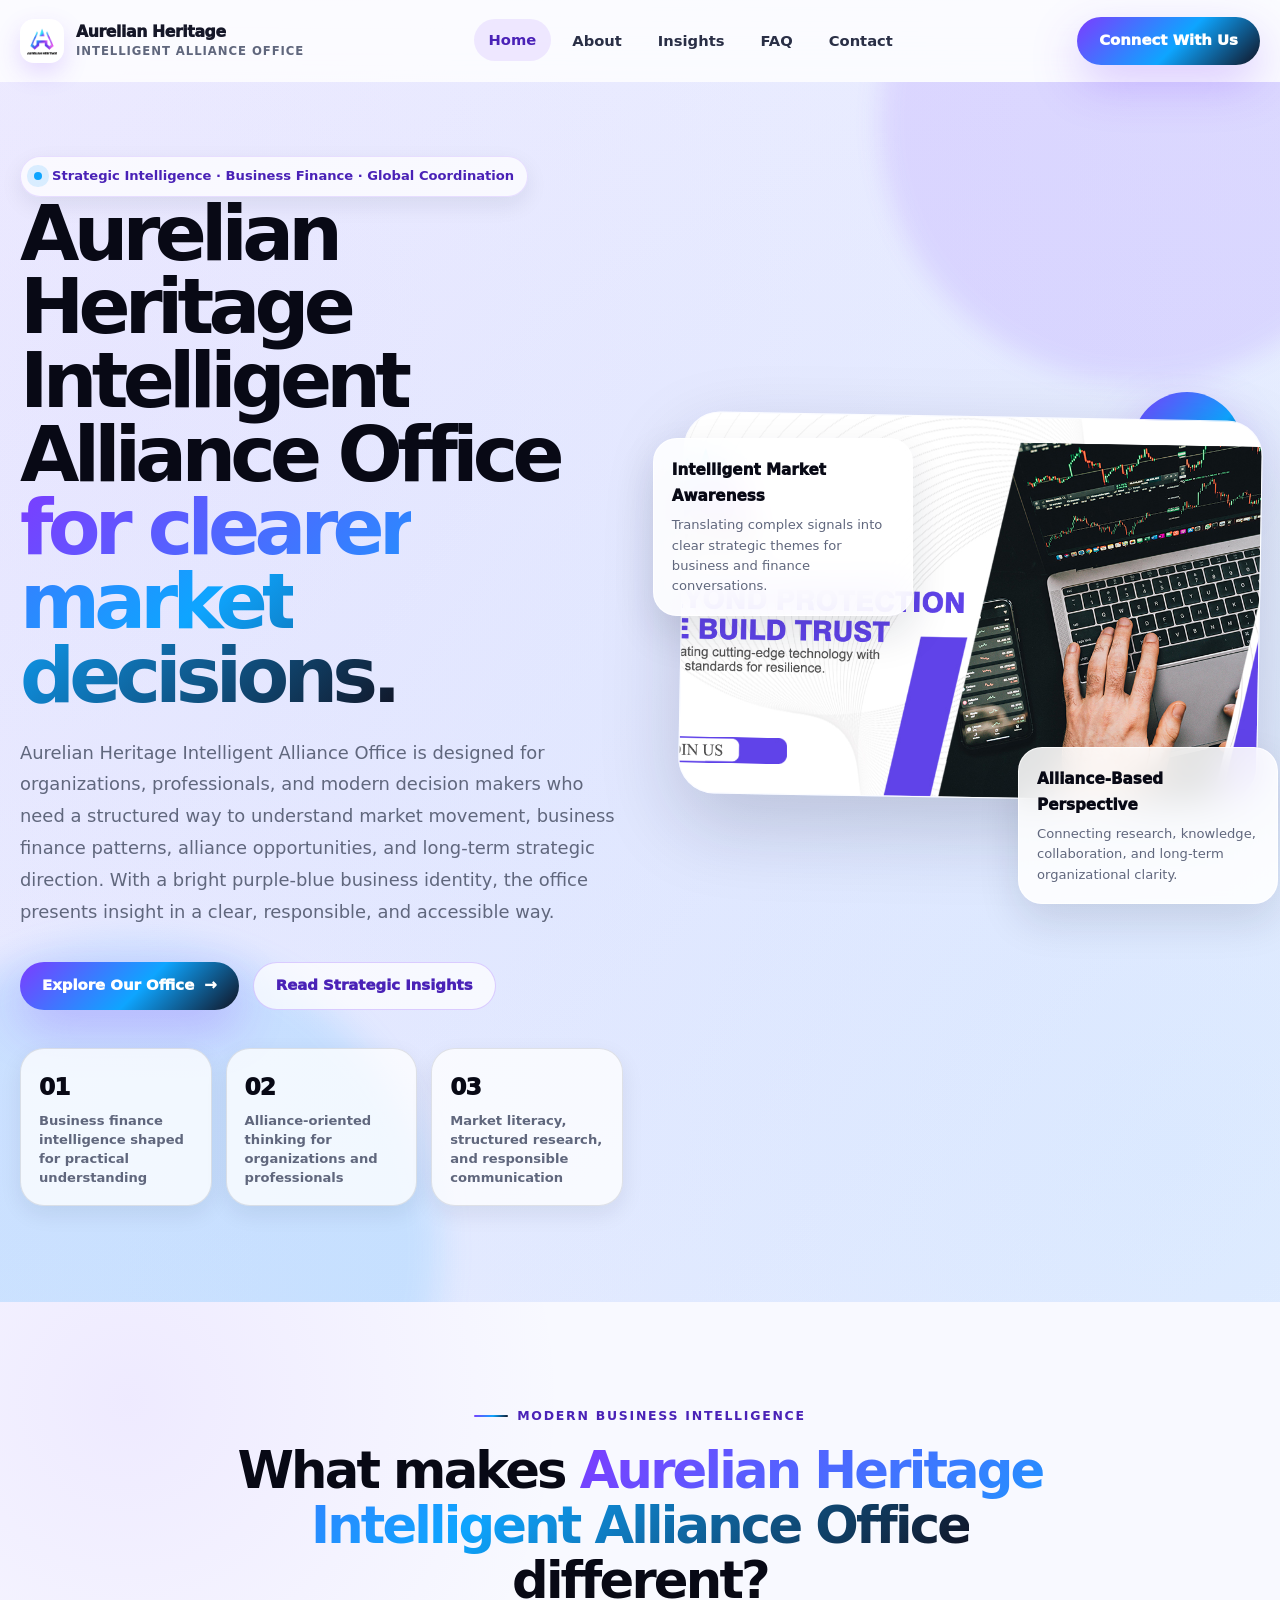
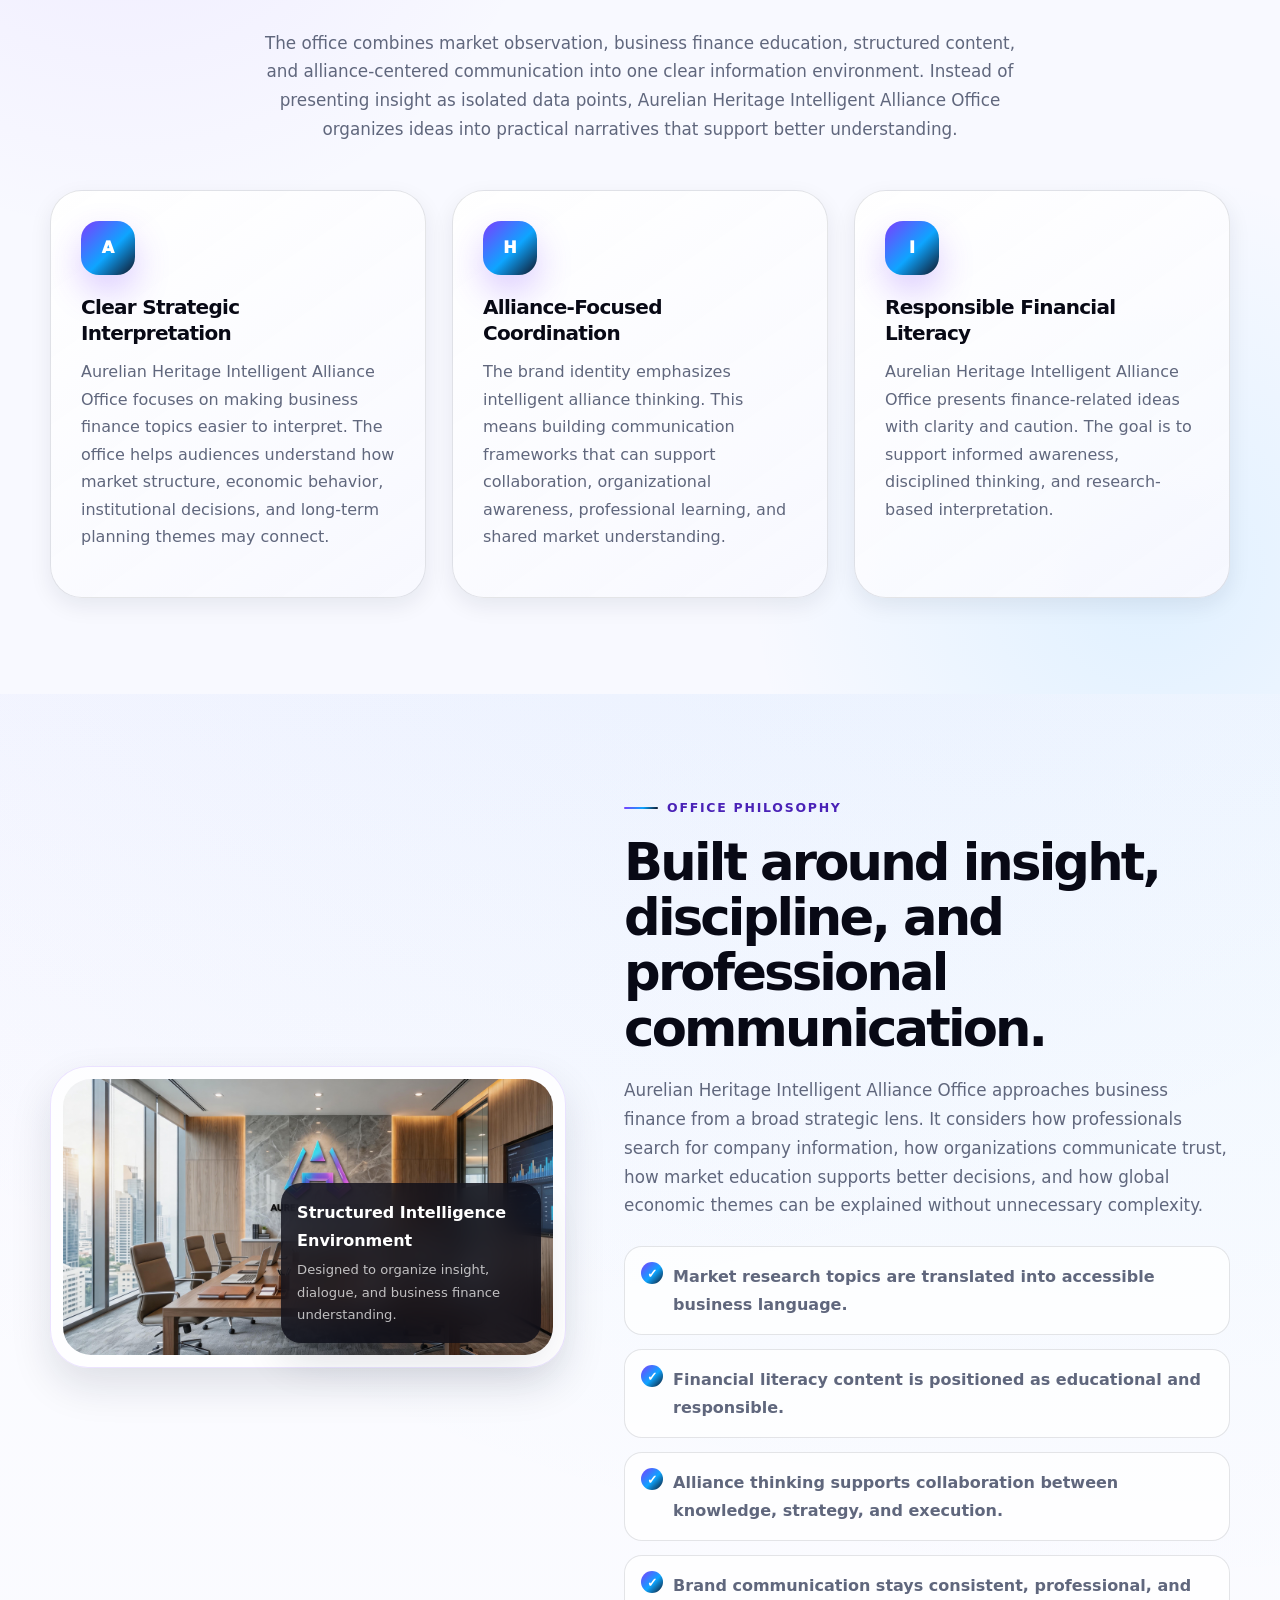
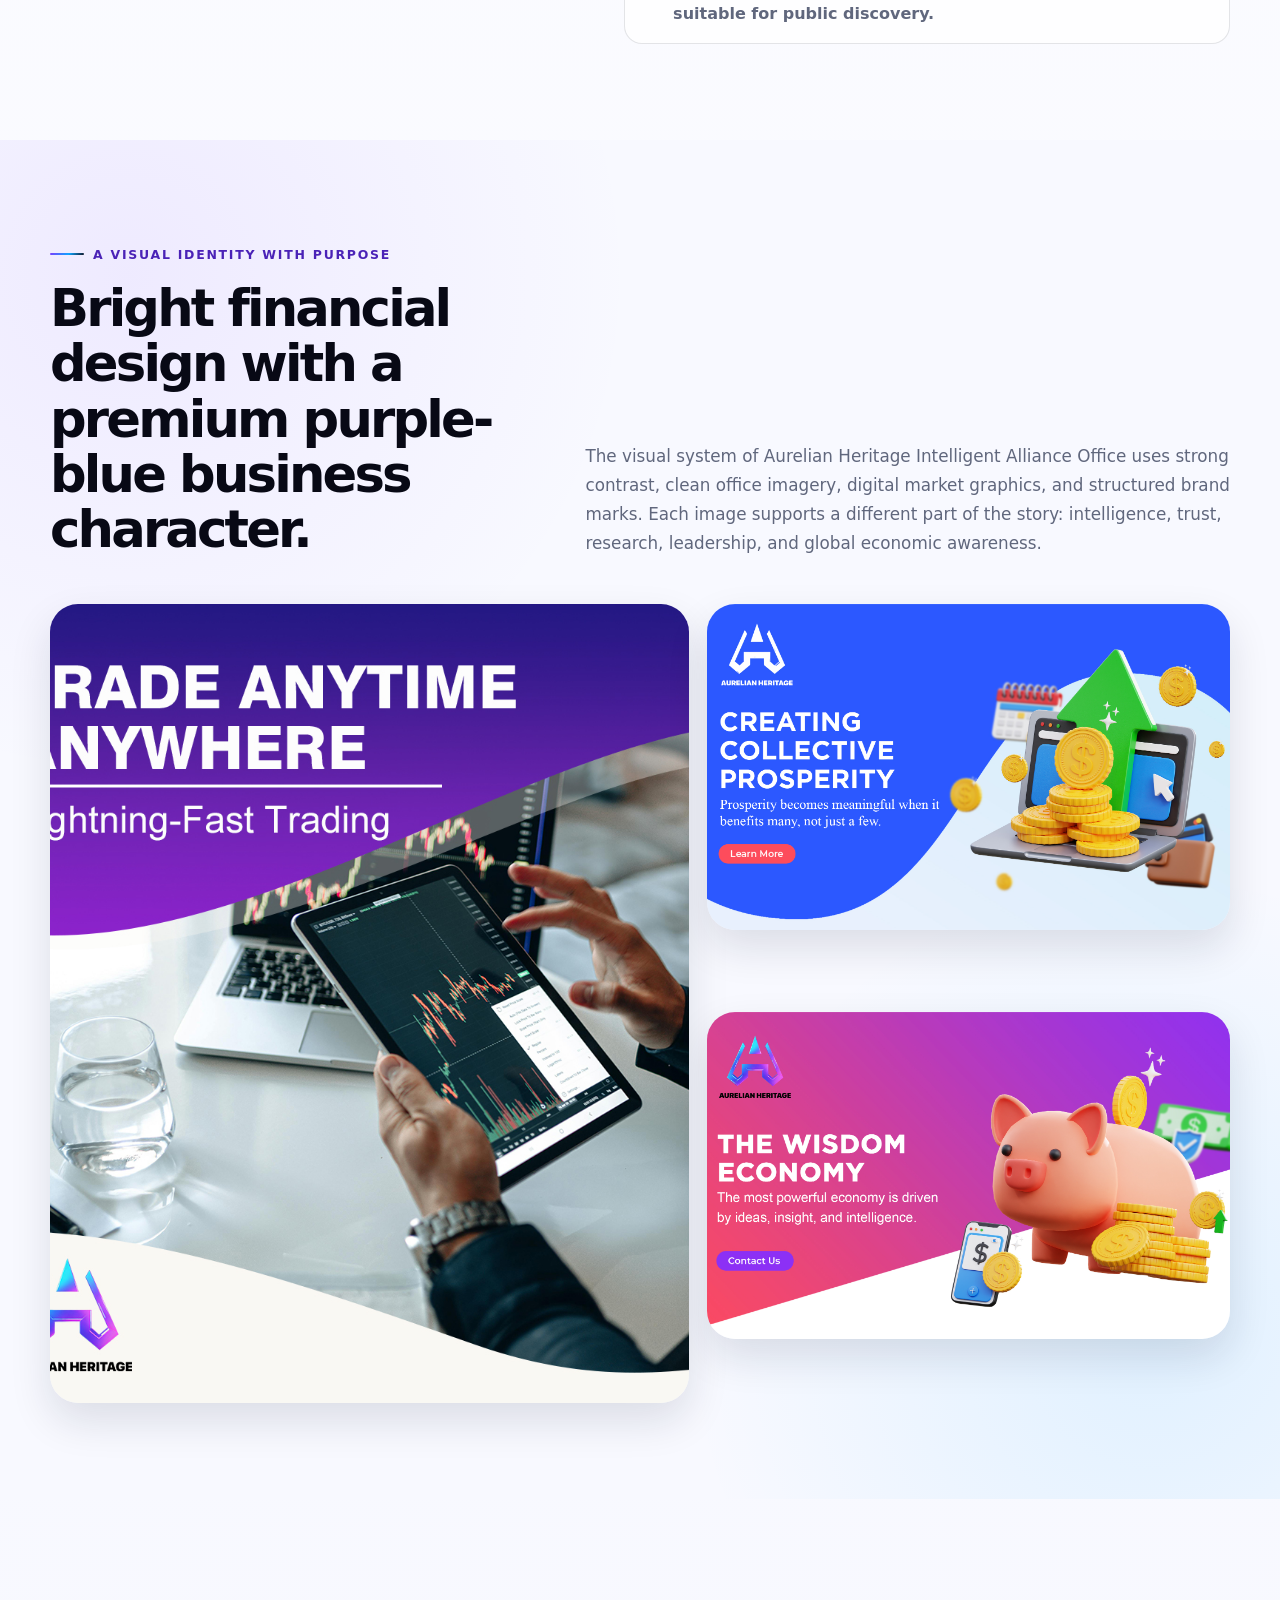
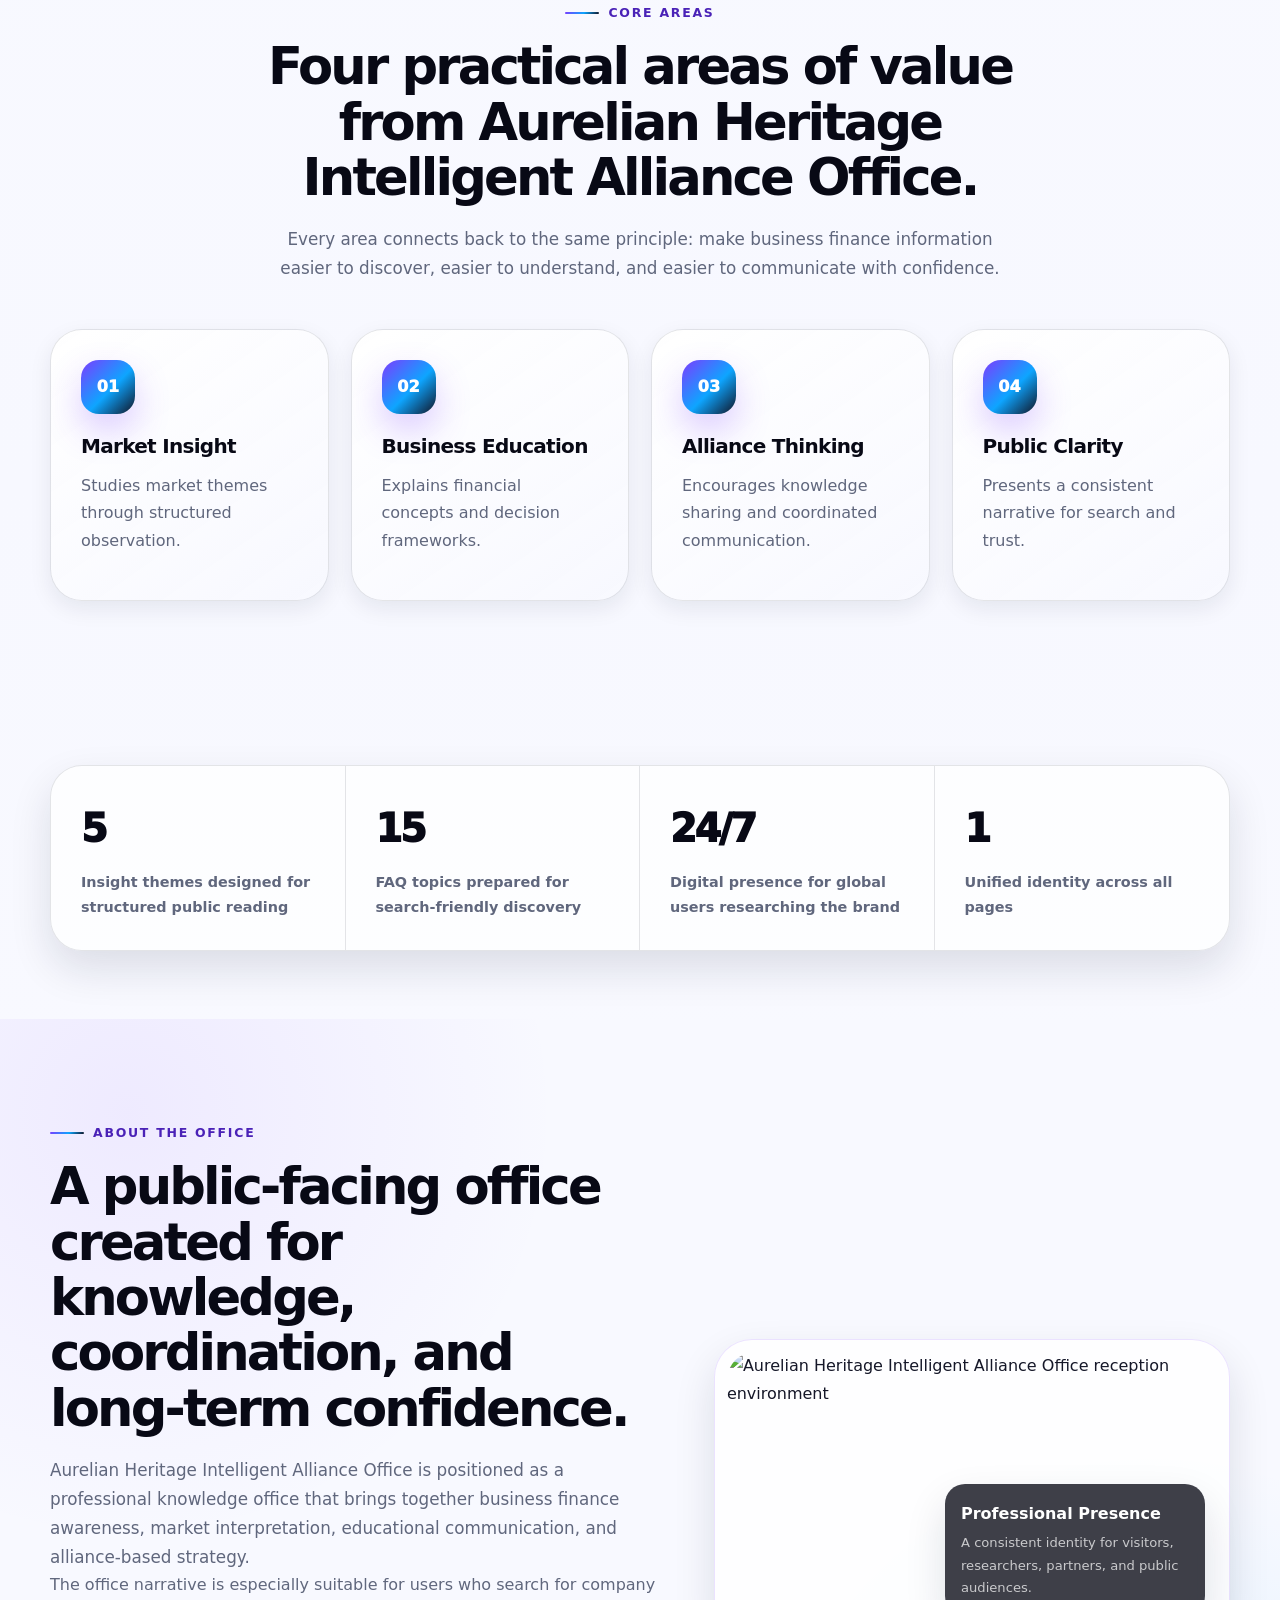
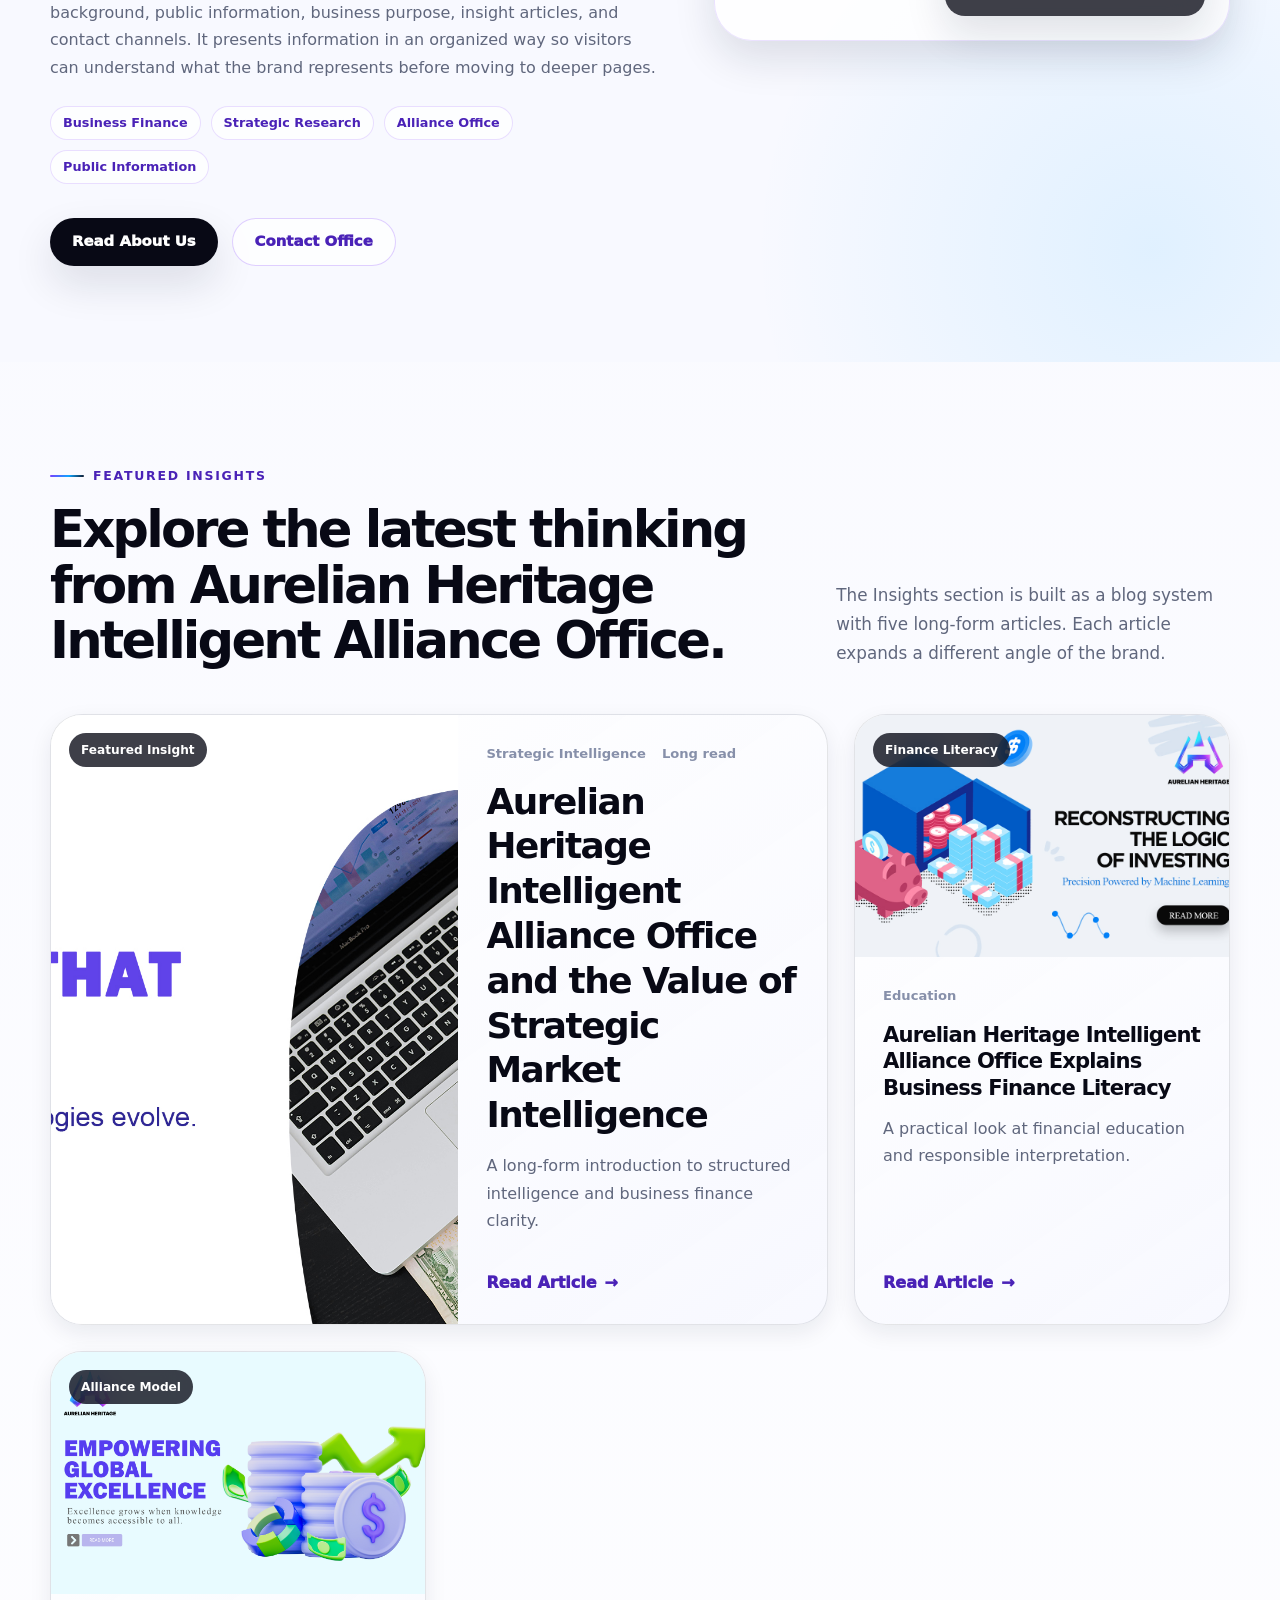
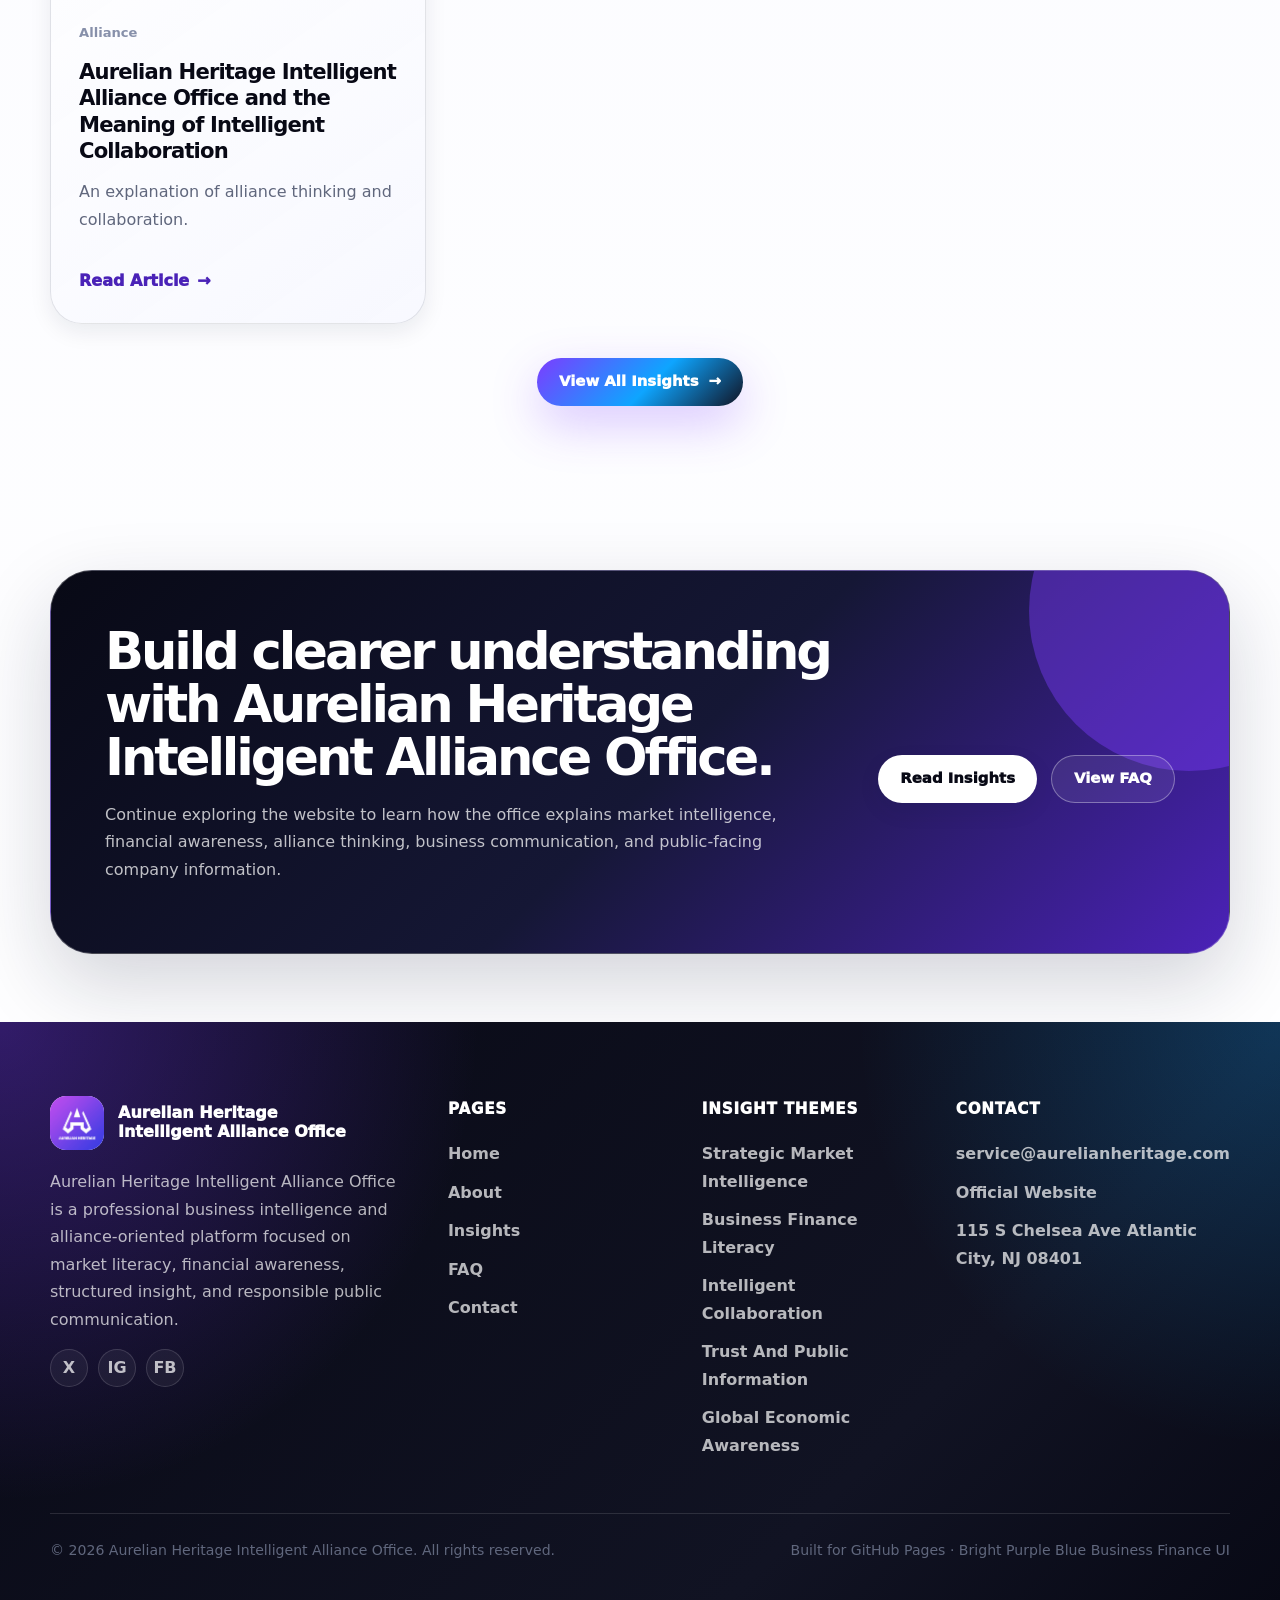
==== commit 2b55a855: "Update index.html" ====
--- a/index.html
+++ b/index.html
@@ -1,4 +1,4 @@
-<!DOCTYPE html><html lang="en"><head><meta charset="UTF-8"/><meta http-equiv="X-UA-Compatible" content="IE=edge"/><meta name="viewport" content="width=device-width, initial-scale=1.0"/><title>Aurelian Heritage Intelligent Alliance Office | Strategic Intelligence for Modern Business Finance</title><meta name="description" content="Aurelian Heritage Intelligent Alliance Office is a modern business intelligence and alliance office focused on strategic insight, financial awareness, market research, organizational clarity, and global business coordination."/><meta name="keywords" content="Aurelian Heritage Intelligent Alliance Office, Aurelian Heritage, business finance office, intelligent alliance office, strategic market insight, financial literacy, global economic awareness"/><meta name="author" content="Aurelian Heritage Intelligent Alliance Office"/><meta name="robots" content="index, follow"/><link rel="canonical" href="https://Aurelian-Heritage.github.io/"/><meta property="og:type" content="website"/><meta property="og:title" content="Aurelian Heritage Intelligent Alliance Office | Strategic Intelligence for Modern Business Finance"/><meta property="og:description" content="Aurelian Heritage Intelligent Alliance Office is a modern business intelligence and alliance office focused on strategic insight, financial awareness, market research, organizational clarity, and global business coordination."/><meta property="og:url" content="https://Aurelian-Heritage.github.io/"/><meta property="og:image" content="https://Aurelian-Heritage.github.io/images/3.png"/><meta property="og:site_name" content="Aurelian Heritage Intelligent Alliance Office"/><meta name="twitter:card" content="summary_large_image"/><meta name="twitter:title" content="Aurelian Heritage Intelligent Alliance Office | Strategic Intelligence for Modern Business Finance"/><meta name="twitter:description" content="Aurelian Heritage Intelligent Alliance Office is a modern business intelligence and alliance office focused on strategic insight, financial awareness, market research, organizational clarity, and global business coordination."/><meta name="twitter:image" content="https://Aurelian-Heritage.github.io/images/3.png"/><link rel="icon" type="image/png" href="images/Aurelian Heritage-2.png"/><link rel="apple-touch-icon" href="images/Aurelian Heritage-2.png"/><link rel="stylesheet" href="css/style.css"/></head><body><header class="site-header"><nav class="navbar" aria-label="Main navigation"><a href="index.html" class="brand" aria-label="Aurelian Heritage Intelligent Alliance Office home"><img src="images/Aurelian Heritage-2.png" alt="Aurelian Heritage Intelligent Alliance Office logo" class="brand-logo"/><span class="brand-text"><span class="brand-name">Aurelian Heritage</span><span class="brand-tagline">Intelligent Alliance Office</span></span></a><ul class="nav-menu"><li><a href="index.html" class="nav-link active">Home</a></li><li><a href="about.html" class="nav-link ">About</a></li><li><a href="insights.html" class="nav-link ">Insights</a></li><li><a href="faq.html" class="nav-link ">FAQ</a></li><li><a href="contact.html" class="nav-link ">Contact</a></li></ul><div class="nav-actions"><a href="contact.html" class="btn btn-primary">Connect With Us</a><button class="menu-toggle" type="button" aria-label="Open navigation menu"><span></span><span></span><span></span></button></div></nav></header>
+<!DOCTYPE html><html lang="en"><head><meta name="google-site-verification" content="_nqeTd9T1WIXTUm3U7sC8kCHCJZ4Ihe8xD6lJQd2qZ8" /><meta charset="UTF-8"/><meta http-equiv="X-UA-Compatible" content="IE=edge"/><meta name="viewport" content="width=device-width, initial-scale=1.0"/><title>Aurelian Heritage Intelligent Alliance Office | Strategic Intelligence for Modern Business Finance</title><meta name="description" content="Aurelian Heritage Intelligent Alliance Office is a modern business intelligence and alliance office focused on strategic insight, financial awareness, market research, organizational clarity, and global business coordination."/><meta name="keywords" content="Aurelian Heritage Intelligent Alliance Office, Aurelian Heritage, business finance office, intelligent alliance office, strategic market insight, financial literacy, global economic awareness"/><meta name="author" content="Aurelian Heritage Intelligent Alliance Office"/><meta name="robots" content="index, follow"/><link rel="canonical" href="https://Aurelian-Heritage.github.io/"/><meta property="og:type" content="website"/><meta property="og:title" content="Aurelian Heritage Intelligent Alliance Office | Strategic Intelligence for Modern Business Finance"/><meta property="og:description" content="Aurelian Heritage Intelligent Alliance Office is a modern business intelligence and alliance office focused on strategic insight, financial awareness, market research, organizational clarity, and global business coordination."/><meta property="og:url" content="https://Aurelian-Heritage.github.io/"/><meta property="og:image" content="https://Aurelian-Heritage.github.io/images/3.png"/><meta property="og:site_name" content="Aurelian Heritage Intelligent Alliance Office"/><meta name="twitter:card" content="summary_large_image"/><meta name="twitter:title" content="Aurelian Heritage Intelligent Alliance Office | Strategic Intelligence for Modern Business Finance"/><meta name="twitter:description" content="Aurelian Heritage Intelligent Alliance Office is a modern business intelligence and alliance office focused on strategic insight, financial awareness, market research, organizational clarity, and global business coordination."/><meta name="twitter:image" content="https://Aurelian-Heritage.github.io/images/3.png"/><link rel="icon" type="image/png" href="images/Aurelian Heritage-2.png"/><link rel="apple-touch-icon" href="images/Aurelian Heritage-2.png"/><link rel="stylesheet" href="css/style.css"/></head><body><header class="site-header"><nav class="navbar" aria-label="Main navigation"><a href="index.html" class="brand" aria-label="Aurelian Heritage Intelligent Alliance Office home"><img src="images/Aurelian Heritage-2.png" alt="Aurelian Heritage Intelligent Alliance Office logo" class="brand-logo"/><span class="brand-text"><span class="brand-name">Aurelian Heritage</span><span class="brand-tagline">Intelligent Alliance Office</span></span></a><ul class="nav-menu"><li><a href="index.html" class="nav-link active">Home</a></li><li><a href="about.html" class="nav-link ">About</a></li><li><a href="insights.html" class="nav-link ">Insights</a></li><li><a href="faq.html" class="nav-link ">FAQ</a></li><li><a href="contact.html" class="nav-link ">Contact</a></li></ul><div class="nav-actions"><a href="contact.html" class="btn btn-primary">Connect With Us</a><button class="menu-toggle" type="button" aria-label="Open navigation menu"><span></span><span></span><span></span></button></div></nav></header>
 <main><section class="hero"><div class="container-wide"><div class="hero-grid"><div class="hero-content reveal-left"><div class="kicker"><span class="kicker-dot"></span>Strategic Intelligence · Business Finance · Global Coordination</div><h1 class="display-title">Aurelian Heritage Intelligent Alliance Office <span class="gradient-text">for clearer market decisions.</span></h1><p class="lead">Aurelian Heritage Intelligent Alliance Office is designed for organizations, professionals, and modern decision makers who need a structured way to understand market movement, business finance patterns, alliance opportunities, and long-term strategic direction. With a bright purple-blue business identity, the office presents insight in a clear, responsible, and accessible way.</p><div class="hero-actions"><a href="about.html" class="btn btn-primary">Explore Our Office <span class="arrow">→</span></a><a href="insights.html" class="btn btn-outline">Read Strategic Insights</a></div><div class="hero-trust"><div class="trust-item reveal delay-1"><span class="trust-number">01</span><span class="trust-label">Business finance intelligence shaped for practical understanding</span></div><div class="trust-item reveal delay-2"><span class="trust-number">02</span><span class="trust-label">Alliance-oriented thinking for organizations and professionals</span></div><div class="trust-item reveal delay-3"><span class="trust-number">03</span><span class="trust-label">Market literacy, structured research, and responsible communication</span></div></div></div><div class="hero-visual reveal-right"><div class="orbit-badge"></div><div class="floating-card top"><p class="mini-title">Intelligent Market Awareness</p><p class="mini-text">Translating complex signals into clear strategic themes for business and finance conversations.</p></div><div class="hero-image-card"><img src="images/3.png" alt="Aurelian Heritage Intelligent Alliance Office strategic intelligence banner"/></div><div class="floating-card bottom"><p class="mini-title">Alliance-Based Perspective</p><p class="mini-text">Connecting research, knowledge, collaboration, and long-term organizational clarity.</p></div></div></div></div></section>
 <section class="page-section bg-light"><div class="container"><div class="section-head center reveal"><span class="eyebrow">Modern Business Intelligence</span><h2 class="section-title">What makes <span>Aurelian Heritage Intelligent Alliance Office</span> different?</h2><p class="section-subtitle">The office combines market observation, business finance education, structured content, and alliance-centered communication into one clear information environment. Instead of presenting insight as isolated data points, Aurelian Heritage Intelligent Alliance Office organizes ideas into practical narratives that support better understanding.</p></div><div class="grid-3"><article class="card feature-card reveal"><div class="card-body"><div class="icon-box">A</div><h3 class="card-title">Clear Strategic Interpretation</h3><p class="card-text">Aurelian Heritage Intelligent Alliance Office focuses on making business finance topics easier to interpret. The office helps audiences understand how market structure, economic behavior, institutional decisions, and long-term planning themes may connect.</p></div></article><article class="card feature-card reveal delay-1"><div class="card-body"><div class="icon-box">H</div><h3 class="card-title">Alliance-Focused Coordination</h3><p class="card-text">The brand identity emphasizes intelligent alliance thinking. This means building communication frameworks that can support collaboration, organizational awareness, professional learning, and shared market understanding.</p></div></article><article class="card feature-card reveal delay-2"><div class="card-body"><div class="icon-box">I</div><h3 class="card-title">Responsible Financial Literacy</h3><p class="card-text">Aurelian Heritage Intelligent Alliance Office presents finance-related ideas with clarity and caution. The goal is to support informed awareness, disciplined thinking, and research-based interpretation.</p></div></article></div></div></section>
 <section class="page-section"><div class="container"><div class="split-layout"><div class="split-media media-frame wide reveal-left"><img src="images/8.jpg" alt="Aurelian Heritage Intelligent Alliance Office meeting room for strategic coordination"/><div class="media-caption"><strong>Structured Intelligence Environment</strong><p>Designed to organize insight, dialogue, and business finance understanding.</p></div></div><div class="reveal-right"><span class="eyebrow">Office Philosophy</span><h2 class="section-title">Built around insight, discipline, and professional communication.</h2><p class="section-subtitle">Aurelian Heritage Intelligent Alliance Office approaches business finance from a broad strategic lens. It considers how professionals search for company information, how organizations communicate trust, how market education supports better decisions, and how global economic themes can be explained without unnecessary complexity.</p><ul class="check-list"><li>Market research topics are translated into accessible business language.</li><li>Financial literacy content is positioned as educational and responsible.</li><li>Alliance thinking supports collaboration between knowledge, strategy, and execution.</li><li>Brand communication stays consistent, professional, and suitable for public discovery.</li></ul></div></div></div></section>
